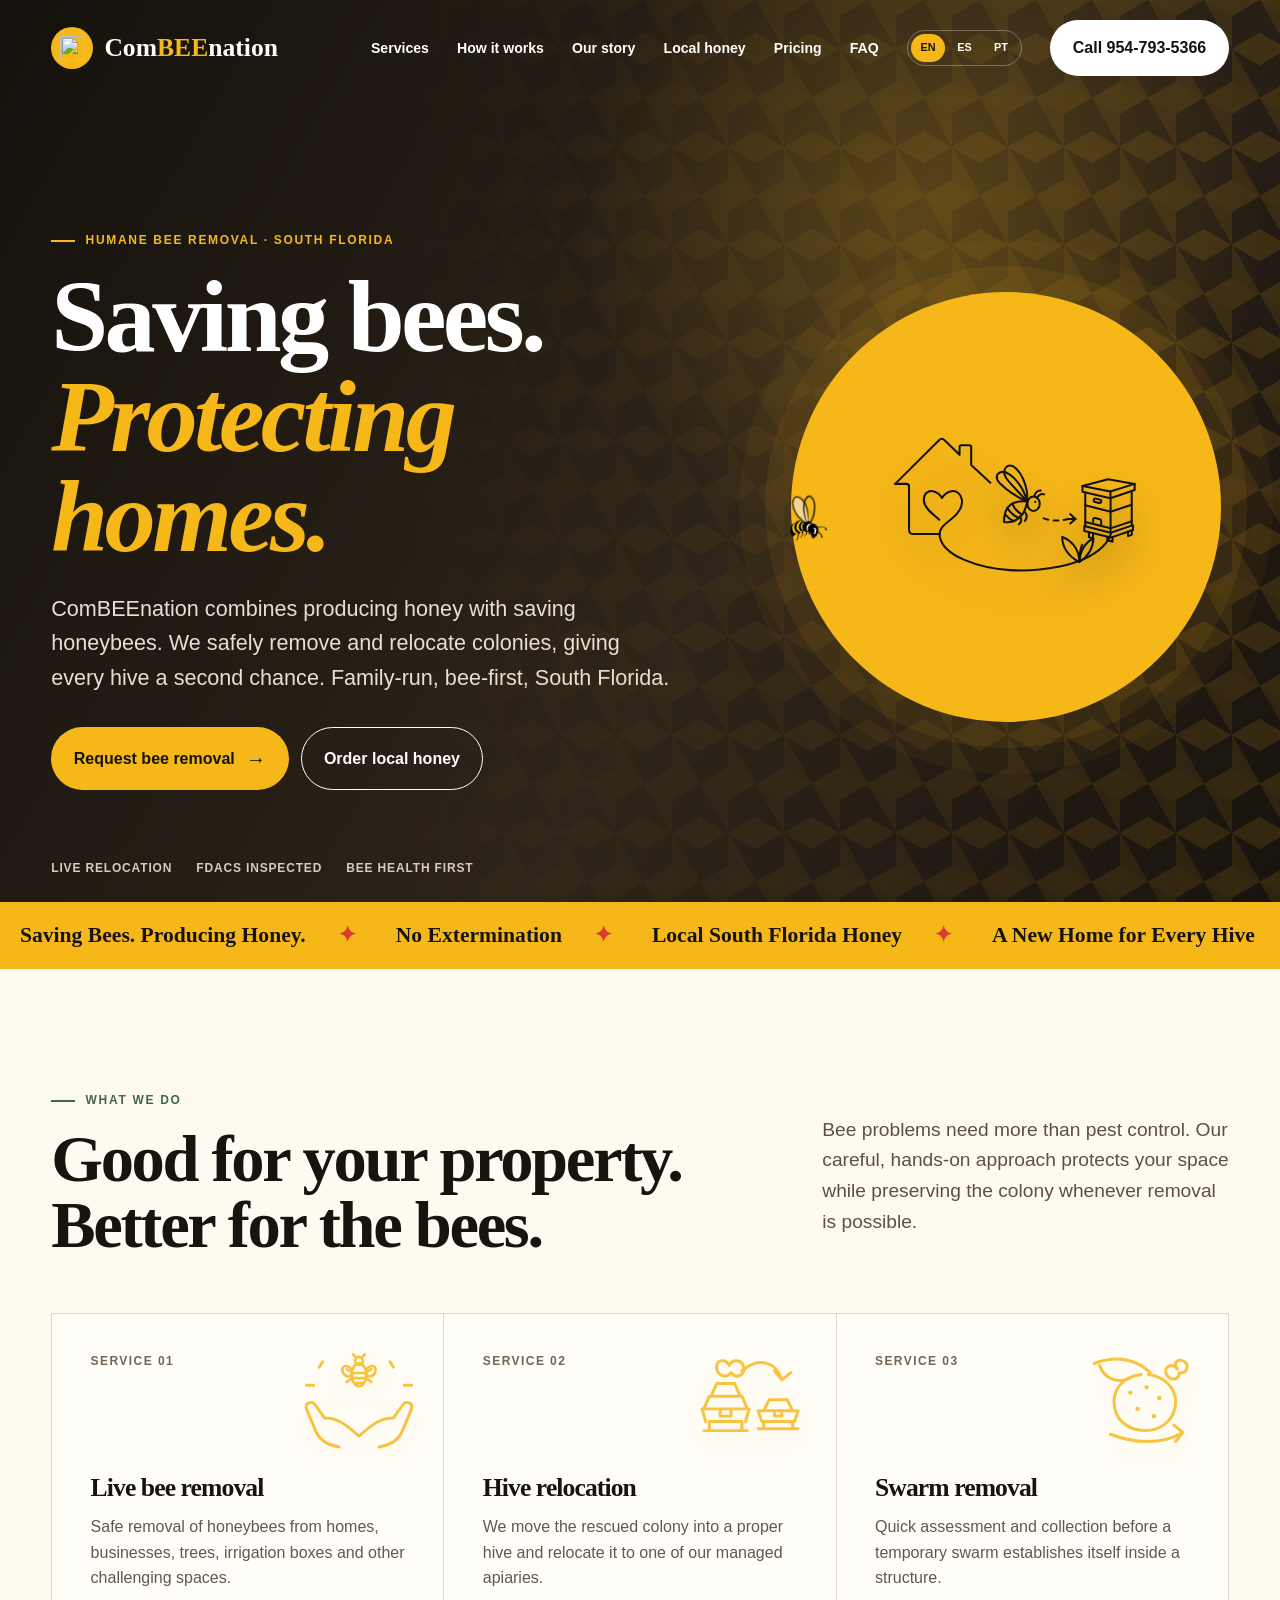
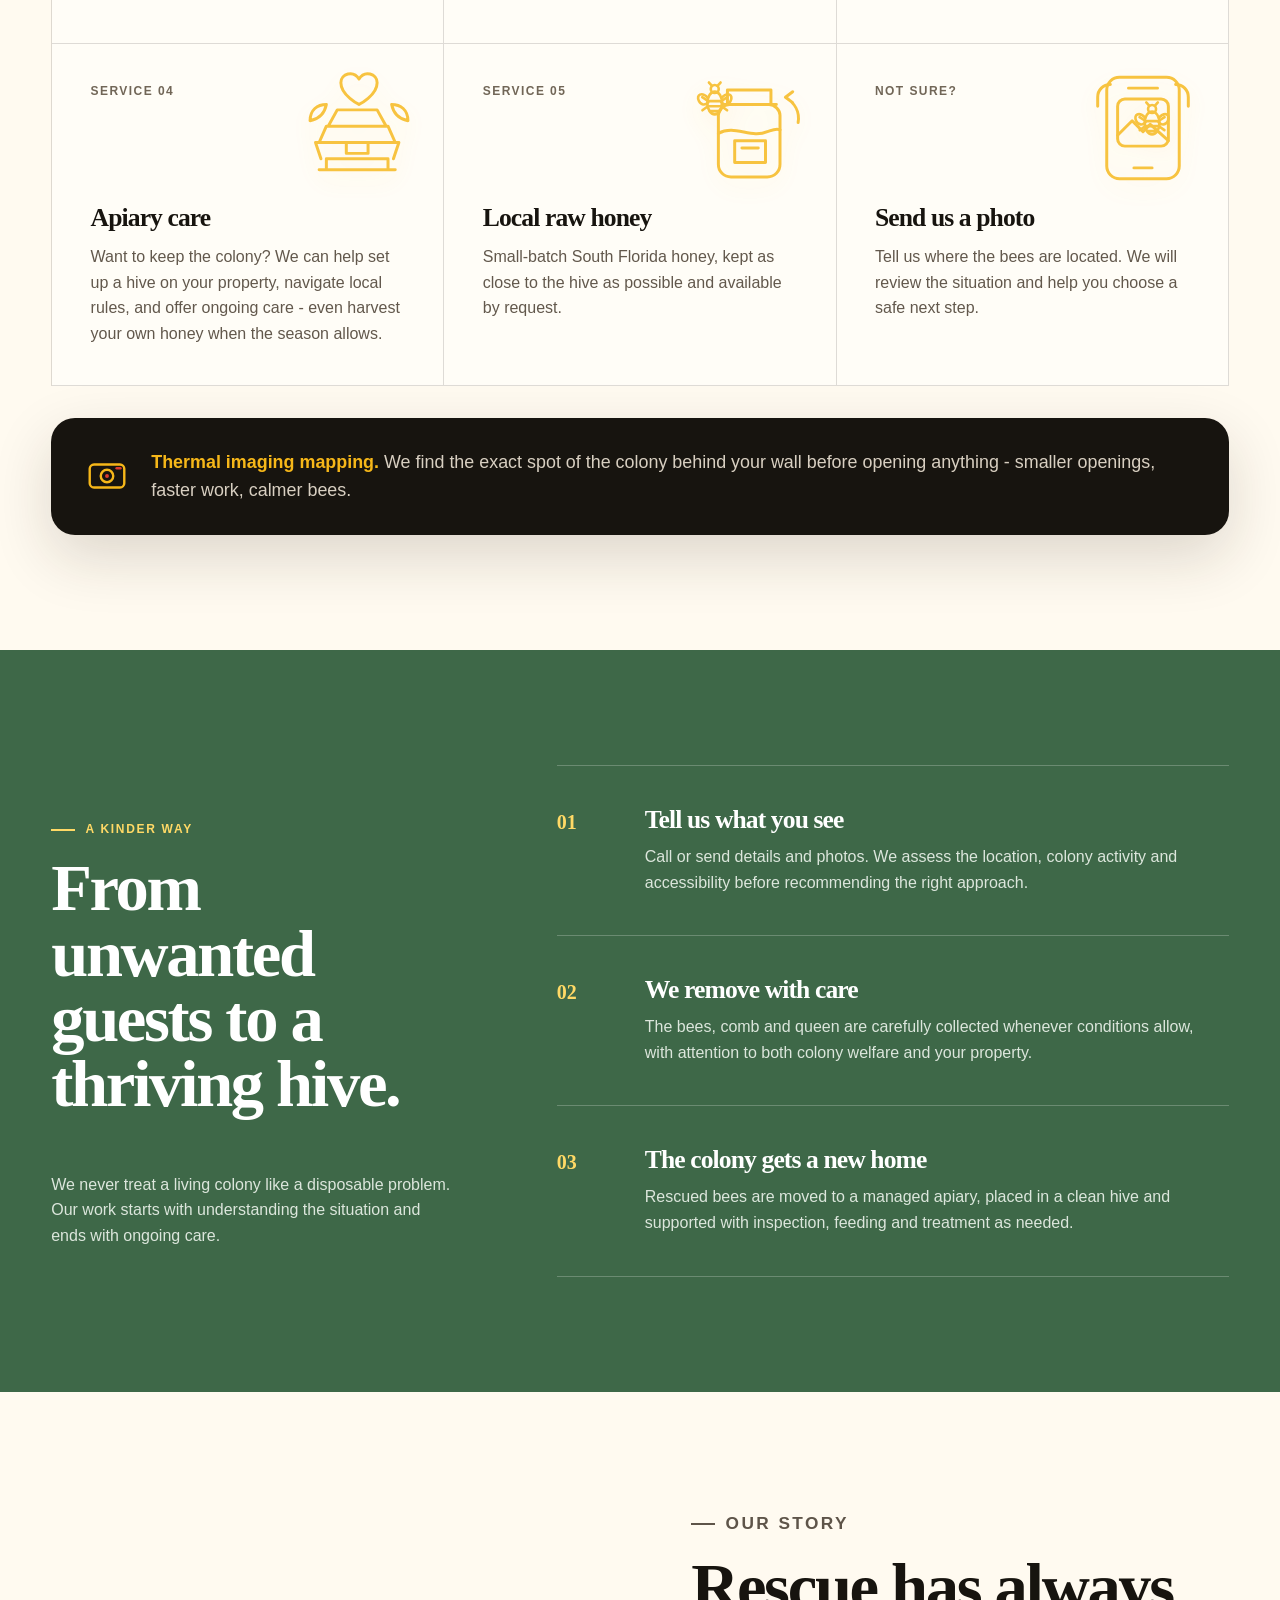
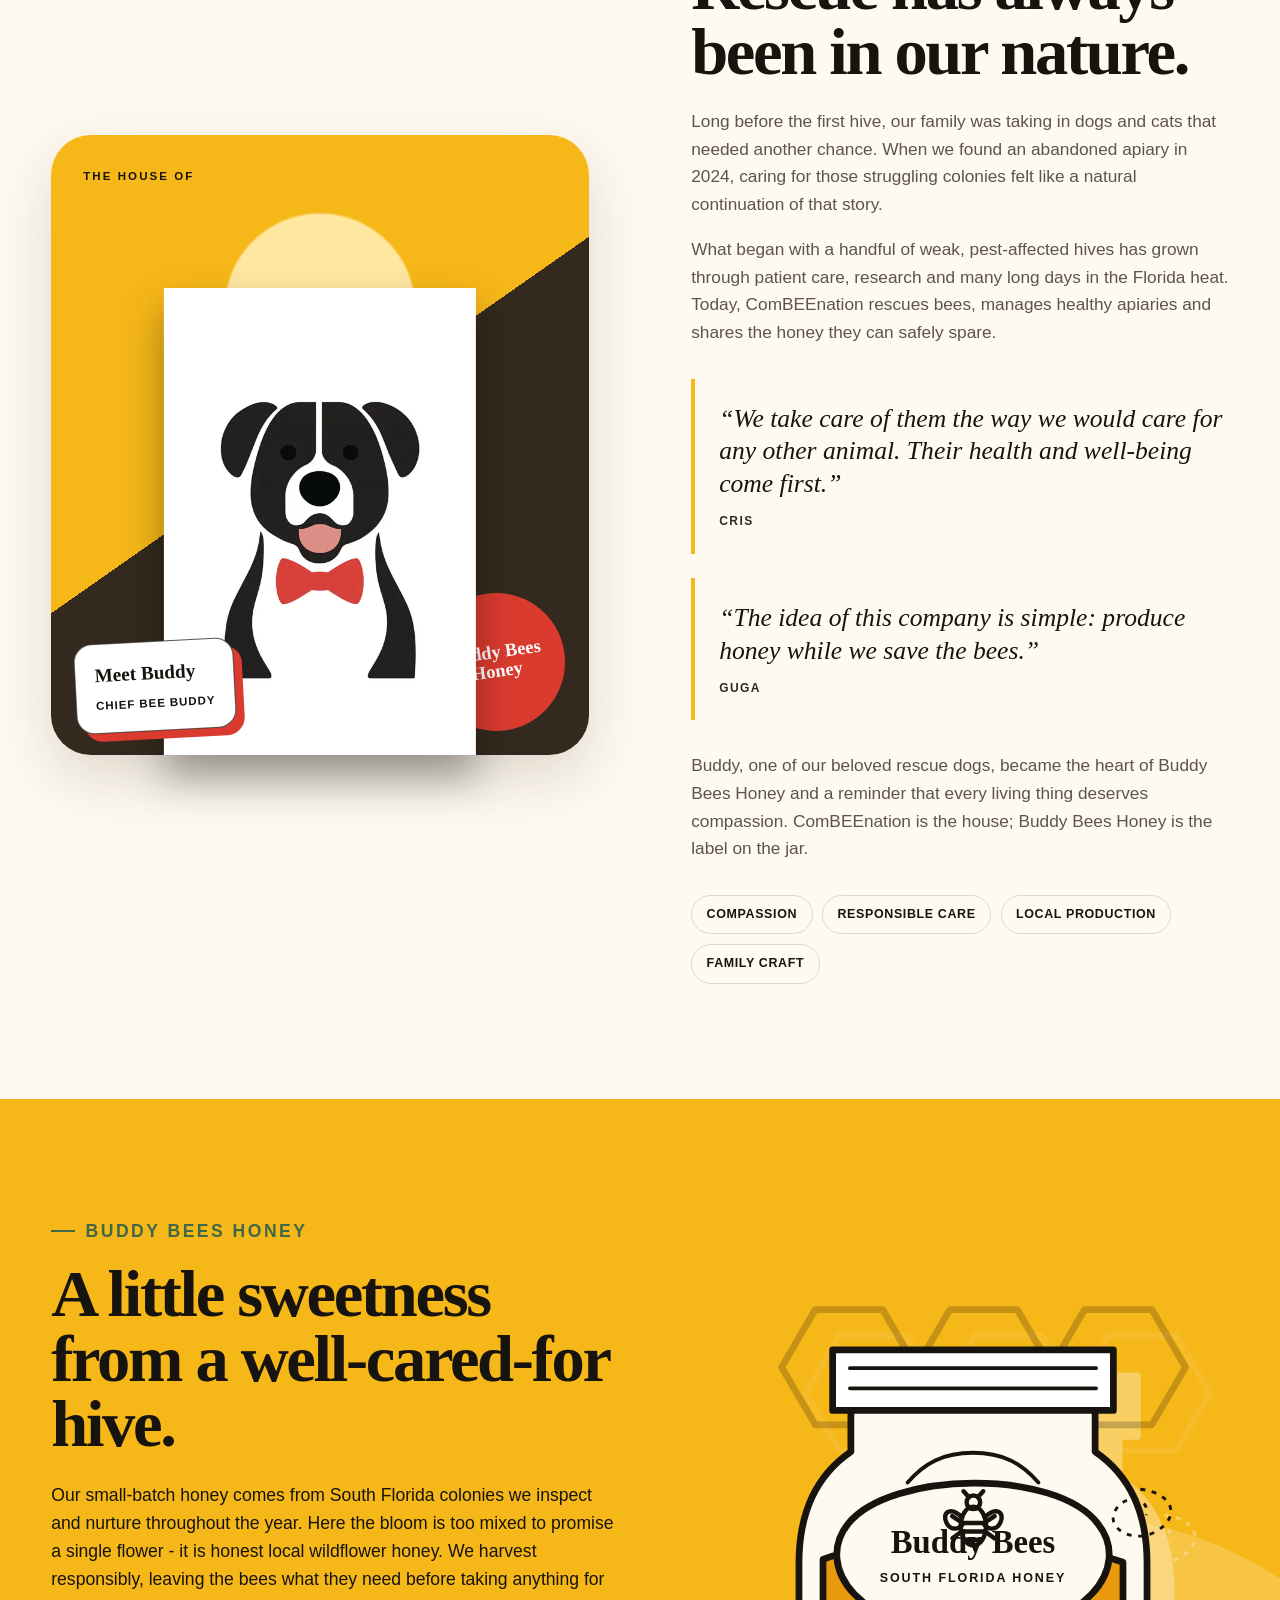
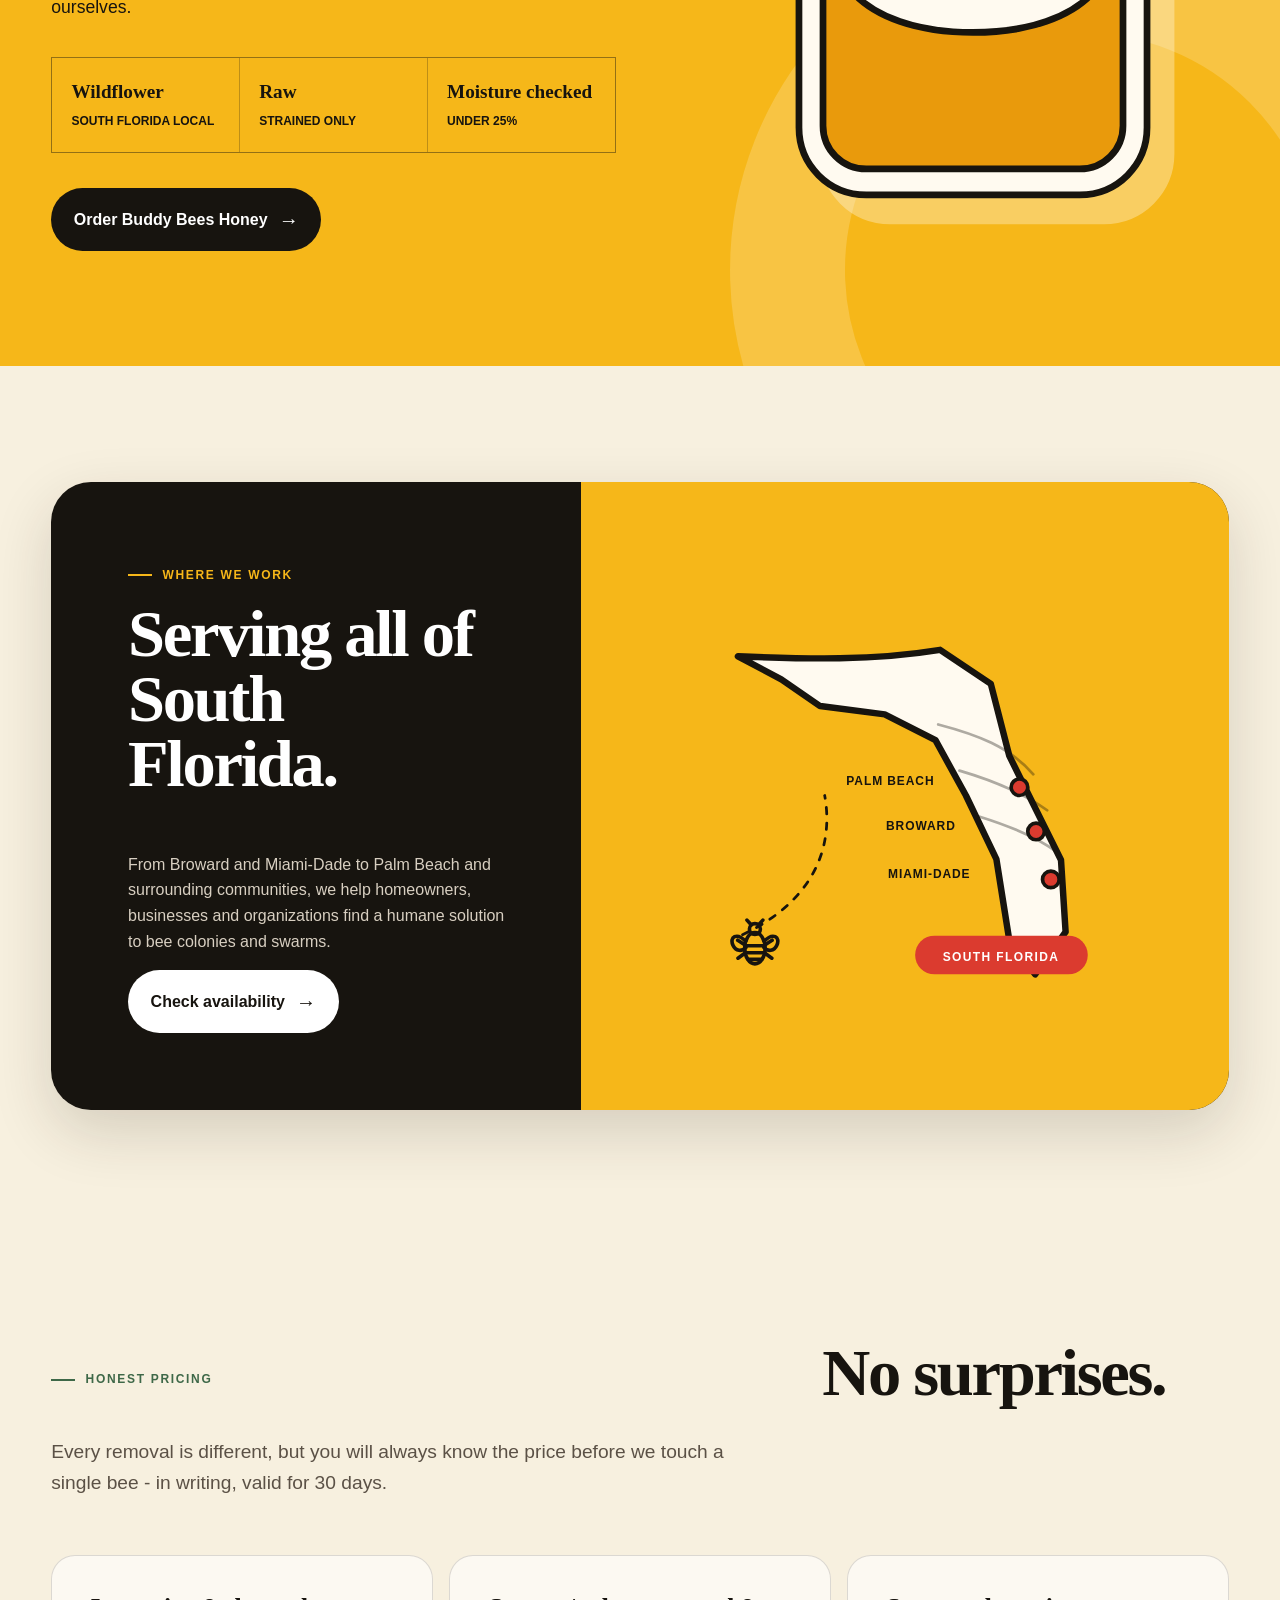
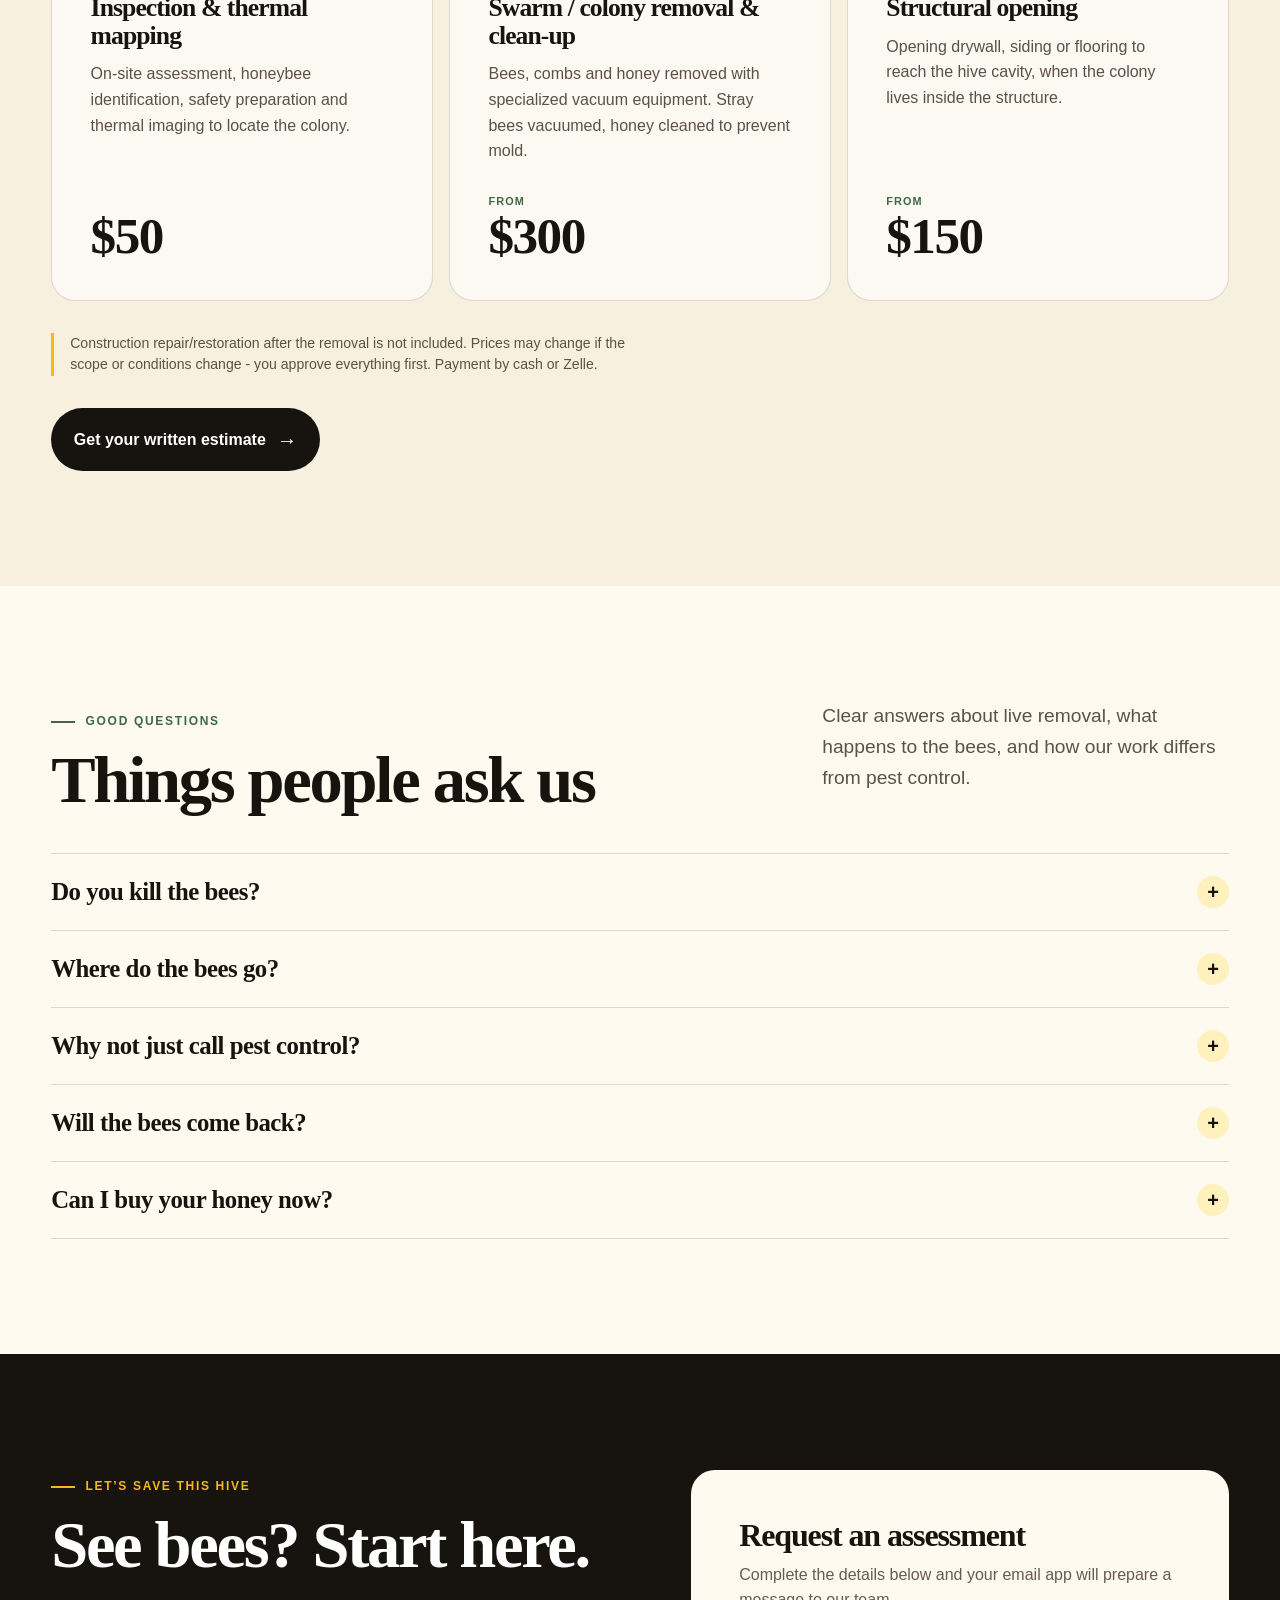
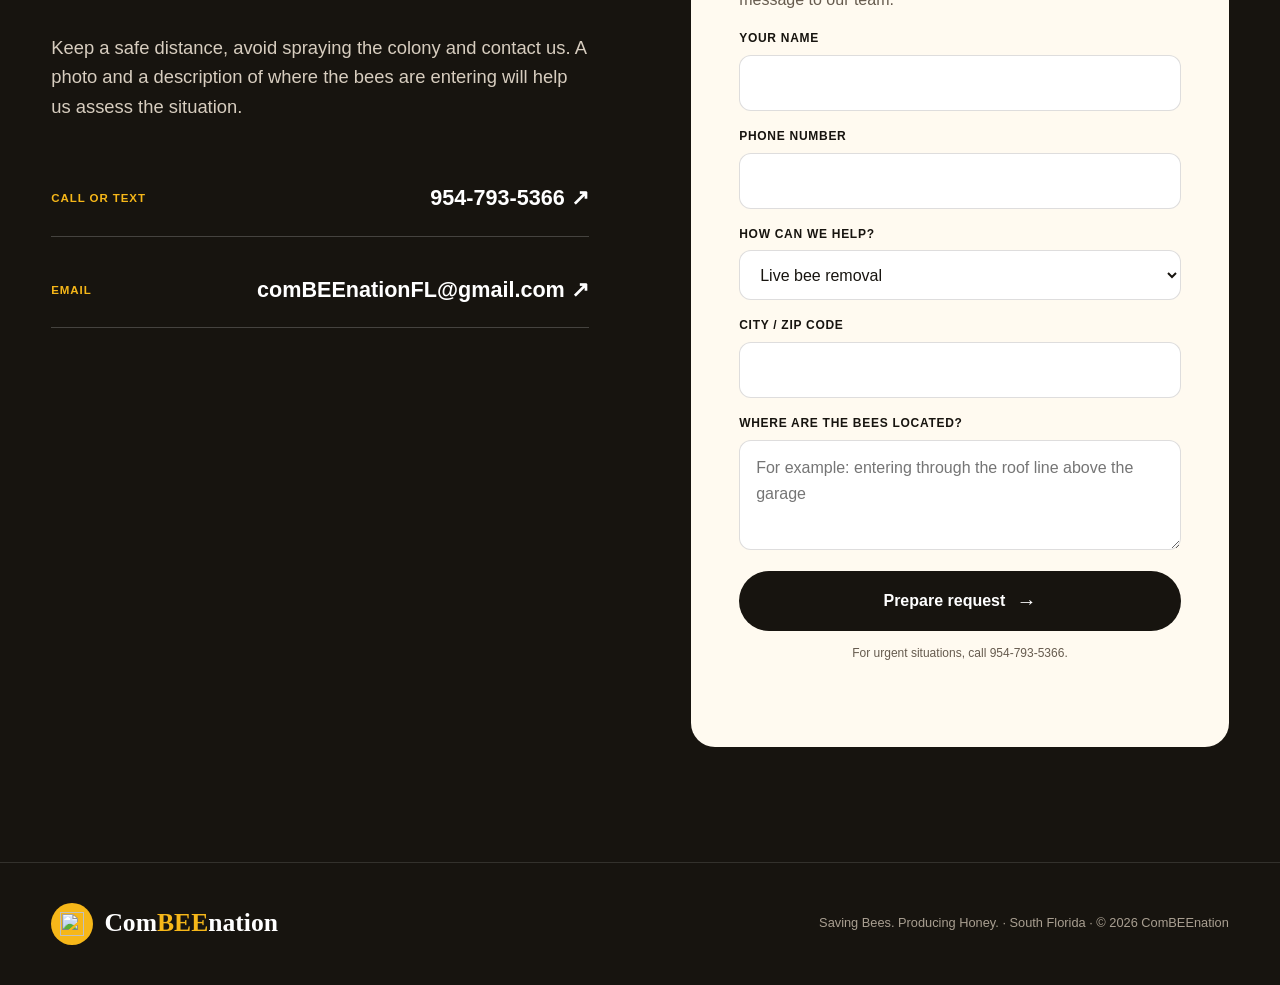
==== index.html @ e832d256 "Refine index.html content for clarity and impact, updating service descriptions and trust indicators" ====
<!DOCTYPE html>
<html lang="en">

<head>
    <meta charset="UTF-8">
    <meta name="viewport" content="width=device-width, initial-scale=1.0">
    <meta name="description"
        content="ComBEEnation provides humane live bee removal, colony relocation, apiary care and local raw honey throughout South Florida.">
    <meta name="theme-color" content="#f6b719">
    <title>ComBEEnation | Saving Bees Across South Florida</title>
    <link rel="stylesheet" href="assets/css/styles.css">
</head>

<body>
    <header class="site-header">
        <div class="container nav">
            <a class="logo" href="#home" aria-label="ComBEEnation home">
                <span class="logo__mark" aria-hidden="true"><img class="svg-icon" src="assets/images/svg/icon-bee.svg"
                        alt=""></span>
                <span>Com<strong>BEE</strong>nation</span>
            </a>
            <button class="menu-toggle" type="button" aria-expanded="false" aria-controls="main-menu"
                aria-label="Open navigation menu">☰</button>
            <nav class="nav__links" id="main-menu" aria-label="Main navigation">
                <a href="#services">Services</a>
                <a href="#process">How it works</a>
                <a href="#story">Our story</a>
                <a href="#honey">Local honey</a>
                <a href="#pricing">Pricing</a>
                <a href="#faq">FAQ</a>
                <div class="language-switcher" aria-label="Choose language">
                    <button type="button" data-language="en" aria-pressed="true">EN</button>
                    <button type="button" data-language="es" aria-pressed="false">ES</button>
                    <button type="button" data-language="pt" aria-pressed="false">PT</button>
                </div>
                <a class="button button--light" href="tel:+19547935366">Call 954-793-5366</a>
            </nav>
        </div>
    </header>

    <main>
        <section class="hero" id="home">
            <div class="container hero__grid">
                <div class="hero__copy">
                    <p class="eyebrow">Humane bee removal · South Florida</p>
                    <h1>Saving bees.<br><span>Protecting homes.</span></h1>
                    <p class="hero__lede">ComBEEnation combines producing honey with saving honeybees. We safely remove and relocate colonies, giving every hive a second chance. Family-run, bee-first, South Florida.</p>
                    <div class="hero__actions">
                        <a class="button" href="#contact">Request bee removal <span class="button__arrow"
                                aria-hidden="true">→</span></a>
                        <a class="button button--outline" href="#honey">Order local honey</a>
                    </div>
                </div>
                <div class="hero__visual" aria-label="ComBEEnation bee protection and relocation">
                    <div class="hero__sun" aria-hidden="true"></div>
                    <img class="buddy" src="assets/images/svg/business.svg"
                        alt="Minimalist illustration of a home, a flying bee and an apiary hive connected by a leafy path">
                </div>
            </div>
            <div class="container hero__trust" aria-label="Service qualities">
                <span>Live relocation</span>
                <span>FDACS inspected</span>
                <span>Bee health first</span>
            </div>
        </section>

        <div class="purpose-strip" aria-hidden="true">
            <div class="purpose-strip__track">
                <div class="purpose-strip__item">Saving Bees. Producing Honey.</div>
                <div class="purpose-strip__item">No Extermination</div>
                <div class="purpose-strip__item">Local South Florida Honey</div>
                <div class="purpose-strip__item">A New Home for Every Hive</div>
                <div class="purpose-strip__item">Saving Bees. Producing Honey.</div>
                <div class="purpose-strip__item">No Extermination</div>
                <div class="purpose-strip__item">Local South Florida Honey</div>
                <div class="purpose-strip__item">A New Home for Every Hive</div>
            </div>
        </div>

        <section class="services" id="services">
            <div class="container">
                <div class="section-heading reveal">
                    <div>
                        <p class="eyebrow">What we do</p>
                        <h2>Good for your property. Better for the bees.</h2>
                    </div>
                    <p class="section-intro">Bee problems need more than pest control. Our careful, hands-on approach
                        protects your space while preserving the colony whenever removal is possible.</p>
                </div>
                <div class="service-grid">
                    <article class="service-card reveal">
                        <span class="service-card__icon" aria-hidden="true"><img class="svg-icon"
                                src="assets/images/svg/service-live-removal.svg" alt=""></span>
                        <span class="service-card__number">SERVICE 01</span>
                        <h3>Live bee removal</h3>
                        <p>Safe removal of honeybees from homes, businesses, trees, irrigation boxes and other
                            challenging spaces.</p>
                    </article>
                    <article class="service-card reveal">
                        <span class="service-card__icon" aria-hidden="true"><img class="svg-icon"
                                src="assets/images/svg/service-hive-relocation.svg" alt=""></span>
                        <span class="service-card__number">SERVICE 02</span>
                        <h3>Hive relocation</h3>
                        <p>We move the rescued colony into a proper hive and relocate it to one of our managed apiaries.
                        </p>
                    </article>
                    <article class="service-card reveal">
                        <span class="service-card__icon" aria-hidden="true"><img class="svg-icon"
                                src="assets/images/svg/service-swarm-removal.svg" alt=""></span>
                        <span class="service-card__number">SERVICE 03</span>
                        <h3>Swarm removal</h3>
                        <p>Quick assessment and collection before a temporary swarm establishes itself inside a
                            structure.</p>
                    </article>
                    <article class="service-card reveal">
                        <span class="service-card__icon" aria-hidden="true"><img class="svg-icon"
                                src="assets/images/svg/service-apiary-care.svg" alt=""></span>
                        <span class="service-card__number">SERVICE 04</span>
                        <h3>Apiary care</h3>
                        <p>Want to keep the colony? We can help set up a hive on your property, navigate local rules, and offer ongoing care - even harvest your own honey when the season allows.</p>
                    </article>
                    <article class="service-card reveal">
                        <span class="service-card__icon" aria-hidden="true"><img class="svg-icon"
                                src="assets/images/svg/service-local-honey.svg" alt=""></span>
                        <span class="service-card__number">SERVICE 05</span>
                        <h3>Local raw honey</h3>
                        <p>Small-batch South Florida honey, kept as close to the hive as possible and available by
                            request.</p>
                    </article>
                    <article class="service-card reveal">
                        <span class="service-card__icon" aria-hidden="true"><img class="svg-icon"
                                src="assets/images/svg/service-send-photo.svg" alt=""></span>
                        <span class="service-card__number">NOT SURE?</span>
                        <h3>Send us a photo</h3>
                        <p>Tell us where the bees are located. We will review the situation and help you choose a safe
                            next step.</p>
                    </article>
                </div>
                <div class="thermal reveal">
                    <img class="thermal__icon" src="assets/images/svg/thermal-camera.svg" alt="">
                    <p><strong>Thermal imaging mapping.</strong> We find the exact spot of the colony behind your wall
                        before opening anything - smaller openings, faster work, calmer bees.</p>
                </div>
            </div>
        </section>

        <section class="process" id="process">
            <div class="container process__layout">
                <div class="process__sticky reveal">
                    <p class="eyebrow">A kinder way</p>
                    <h2>From unwanted guests to a thriving hive.</h2>
                    <p>We never treat a living colony like a disposable problem. Our work starts with understanding the
                        situation and ends with ongoing care.</p>
                </div>
                <div class="steps">
                    <article class="step reveal">
                        <div>
                            <h3>Tell us what you see</h3>
                            <p>Call or send details and photos. We assess the location, colony activity and
                                accessibility before recommending the right approach.</p>
                        </div>
                    </article>
                    <article class="step reveal">
                        <div>
                            <h3>We remove with care</h3>
                            <p>The bees, comb and queen are carefully collected whenever conditions allow, with
                                attention to both colony welfare and your property.</p>
                        </div>
                    </article>
                    <article class="step reveal">
                        <div>
                            <h3>The colony gets a new home</h3>
                            <p>Rescued bees are moved to a managed apiary, placed in a clean hive and supported with
                                inspection, feeding and treatment as needed.</p>
                        </div>
                    </article>
                </div>
            </div>
        </section>

        <section class="story" id="story">
            <div class="container story__grid">
                <div class="story__art reveal" aria-label="The House of Buddy Bees">
                    <img class="buddy" src="assets/images/buddy.webp"
                        alt="Buddy, the rescue dog who inspired Buddy Bees Honey">
                    <div class="buddy-badge">
                        <strong>Meet Buddy</strong>
                        <span>Chief Bee Buddy</span>
                    </div>
                    <div class="story__stamp">Buddy Bees Honey</div>
                </div>
                <div class="story__copy reveal">
                    <p class="eyebrow">Our story</p>
                    <h2>Rescue has always been in our nature.</h2>
                    <p>Long before the first hive, our family was taking in dogs and cats that needed another chance.
                        When we found an abandoned apiary in 2024, caring for those struggling colonies felt like a
                        natural continuation of that story.</p>
                    <p>What began with a handful of weak, pest-affected hives has grown through patient care, research
                        and many long days in the Florida heat. Today, ComBEEnation rescues bees, manages healthy
                        apiaries and shares the honey they can safely spare.</p>
                    <blockquote class="quote">
                        <p>“We take care of them the way we would care for any other animal. Their health and well-being come first.”</p>
                        <cite>Cris</cite>
                    </blockquote>
                    <blockquote class="quote">
                        <p>“The idea of this company is simple: produce honey while we save the bees.”</p>
                        <cite>Guga</cite>
                    </blockquote>
                    <p>Buddy, one of our beloved rescue dogs, became the heart of Buddy Bees Honey and a reminder that every living thing deserves compassion. ComBEEnation is the house; Buddy Bees Honey is the label on the jar.</p>
                    <div class="values" aria-label="Our values">
                        <span class="value">Compassion</span>
                        <span class="value">Responsible care</span>
                        <span class="value">Local production</span>
                        <span class="value">Family craft</span>
                    </div>
                </div>
            </div>
        </section>

        <section class="honey-section" id="honey">
            <div class="container honey__grid">
                <div class="honey__copy reveal">
                    <p class="eyebrow">Buddy Bees Honey</p>
                    <h2>A little sweetness from a well-cared-for hive.</h2>
                    <p>Our small-batch honey comes from South Florida colonies we inspect and nurture throughout the year. Here the bloom is too mixed to promise a single flower - it is honest local wildflower honey. We harvest responsibly, leaving the bees what they need before taking anything for ourselves.</p>
                    <div class="honey__facts">
                        <div class="honey__fact"><strong>Wildflower</strong><span>South Florida local</span></div>
                        <div class="honey__fact"><strong>Raw</strong><span>Strained only</span></div>
                        <div class="honey__fact"><strong>Moisture checked</strong><span>Under 25%</span></div>
                    </div>
                    <a class="button"
                        href="mailto:comBEEnationFL@gmail.com?subject=Buddy%20Bees%20Honey%20Order&body=Hi%20ComBEEnation%2C%0A%0AI%20would%20like%20to%20order%20local%20honey.%0A%0AName%3A%0AQuantity%3A%0ACity%3A">Order
                        Buddy Bees Honey <span class="button__arrow" aria-hidden="true">→</span></a>
                </div>
                <img class="honey-illustration reveal" src="assets/images/svg/honey-illustration.svg"
                    alt="A hand-drawn jar of golden South Florida honey with bees and honeycomb.">
            </div>
        </section>

        <section class="area" id="area">
            <div class="container">
                <div class="area__card reveal">
                    <div class="area__copy">
                        <p class="eyebrow">Where we work</p>
                        <h2>Serving all of South Florida.</h2>
                        <p>From Broward and Miami-Dade to Palm Beach and surrounding communities, we help homeowners,
                            businesses and organizations find a humane solution to bee colonies and swarms.</p>
                        <a class="button button--light" href="tel:+19547935366">Check availability <span
                                class="button__arrow" aria-hidden="true">→</span></a>
                    </div>
                    <div class="area__map">
                        <img class="florida-map" src="assets/images/svg/florida-map.svg"
                            alt="Stylized map highlighting Palm Beach, Broward and Miami-Dade counties.">
                    </div>
                </div>
            </div>
        </section>

        <section class="pricing" id="pricing">
            <div class="container">
                <div class="pricing__head reveal">
                    <p class="eyebrow">Honest pricing</p>
                    <h2>No surprises.</h2>
                    <p class="section-intro">Every removal is different, but you will always know the price before we
                        touch a single bee - in writing, valid for 30 days.</p>
                </div>
                <div class="price-list">
                    <article class="price-row reveal">
                        <div class="price-row__copy">
                            <h3>Inspection &amp; thermal mapping</h3>
                            <p>On-site assessment, honeybee identification, safety preparation and thermal imaging to
                                locate the colony.</p>
                        </div>
                        <div class="price-row__value">$50</div>
                    </article>
                    <article class="price-row reveal">
                        <div class="price-row__copy">
                            <h3>Swarm / colony removal &amp; clean-up</h3>
                            <p>Bees, combs and honey removed with specialized vacuum equipment. Stray bees vacuumed,
                                honey cleaned to prevent mold.</p>
                        </div>
                        <div class="price-row__value"><small>from</small>$300</div>
                    </article>
                    <article class="price-row reveal">
                        <div class="price-row__copy">
                            <h3>Structural opening</h3>
                            <p>Opening drywall, siding or flooring to reach the hive cavity, when the colony lives
                                inside the structure.</p>
                        </div>
                        <div class="price-row__value"><small>from</small>$150</div>
                    </article>
                </div>
                <p class="price-note reveal">Construction repair/restoration after the removal is not included. Prices
                    may change if the scope or conditions change - you approve everything first. Payment by cash or
                    Zelle.</p>
                <div class="price-cta reveal">
                    <a class="button" href="tel:+19547935366">Get your written estimate <span class="button__arrow"
                            aria-hidden="true">→</span></a>
                </div>
            </div>
        </section>

        <section class="faq" id="faq">
            <div class="container">
                <div class="section-heading reveal">
                    <div>
                        <p class="eyebrow">Good questions</p>
                        <h2>Things people ask us</h2>
                    </div>
                    <p class="section-intro">Clear answers about live removal, what happens to the bees, and how our
                        work differs from pest control.</p>
                </div>
                <div class="faq__list">
                    <details class="reveal">
                        <summary>Do you kill the bees?</summary>
                        <p>Never. Not one, not with chemicals, not "just this once". If a colony can't be removed
                            safely, we would rather turn the job down than harm the bees.</p>
                    </details>
                    <details class="reveal">
                        <summary>Where do the bees go?</summary>
                        <p>To our apiaries in Davie - certified beekeepers, apiaries inspected by the Florida Department of Agriculture (FDACS). There they're nursed back to strength and become part of our local honey production.</p>
                    </details>
                    <details class="reveal">
                        <summary>Why not just call pest control?</summary>
                        <p>Spraying a colony leaves poisoned honey and dead brood rotting inside your wall - and the
                            queen's pheromone keeps attracting new swarms to the same spot. Removal solves the problem;
                            extermination hides it.</p>
                    </details>
                    <details class="reveal">
                        <summary>Will the bees come back?</summary>
                        <p>Honest answer: the scent left behind can attract scout bees. We remove the combs and honey,
                            clean the area, and show you exactly which entry points to seal so a new swarm doesn't move
                            in.</p>
                    </details>
                    <details class="reveal">
                        <summary>Can I buy your honey now?</summary>
                        <p>Almost! Our first commercial harvest is on the way. Text or email us to join the Buddy Bees
                            Honey waitlist and you'll be first in line.</p>
                    </details>
                </div>
            </div>
        </section>

        <section class="contact" id="contact">
            <div class="container contact__grid">
                <div class="reveal">
                    <p class="eyebrow">Let’s save this hive</p>
                    <h2>See bees? Start here.</h2>
                    <p class="contact__lede">Keep a safe distance, avoid spraying the colony and contact us. A photo and
                        a description of where the bees are entering will help us assess the situation.</p>
                    <div class="contact__options">
                        <a class="contact-link" href="tel:+19547935366"><span>Call or text</span><strong>954-793-5366
                                ↗</strong></a>
                        <a class="contact-link"
                            href="mailto:comBEEnationFL@gmail.com"><span>Email</span><strong>comBEEnationFL@gmail.com
                                ↗</strong></a>
                    </div>
                </div>
                <form class="request-card reveal" id="request-form">
                    <h3>Request an assessment</h3>
                    <p>Complete the details below and your email app will prepare a message to our team.</p>
                    <div class="field">
                        <label for="name">Your name</label>
                        <input id="name" name="name" autocomplete="name" required>
                    </div>
                    <div class="field">
                        <label for="phone">Phone number</label>
                        <input id="phone" name="phone" type="tel" autocomplete="tel" required>
                    </div>
                    <div class="field">
                        <label for="need">How can we help?</label>
                        <select id="need" name="need">
                            <option>Live bee removal</option>
                            <option>Swarm removal</option>
                            <option>Apiary care</option>
                            <option>Order local honey</option>
                            <option>Something else</option>
                        </select>
                    </div>
                    <div class="field">
                        <label for="location">City / ZIP code</label>
                        <input id="location" name="location" autocomplete="postal-code" required>
                    </div>
                    <div class="field">
                        <label for="message">Where are the bees located?</label>
                        <textarea id="message" name="message"
                            placeholder="For example: entering through the roof line above the garage"></textarea>
                    </div>
                    <button class="button" type="submit">Prepare request <span class="button__arrow"
                            aria-hidden="true">→</span></button>
                    <p class="form-note">For urgent situations, call 954-793-5366.</p>
                    <p class="form-status" id="form-status" role="status"></p>
                </form>
            </div>
        </section>
    </main>

    <div class="bee-flight" aria-hidden="true">
        <img src="assets/images/svg/bee.svg" alt="" width="50" height="50">
    </div>

    <button class="back-to-top" type="button" aria-label="Back to top" title="Back to top">
        <img class="svg-icon" src="assets/images/svg/arrow-up.svg" alt="">
    </button>

    <footer class="footer">
        <div class="container footer__inner">
            <a class="logo" href="#home">
                <span class="logo__mark" aria-hidden="true"><img class="svg-icon" src="assets/images/svg/icon-bee.svg"
                        alt=""></span>
                <span>Com<strong>BEE</strong>nation</span>
            </a>
            <p>Saving Bees. Producing Honey. · South Florida · © <span id="year"></span> ComBEEnation</p>
        </div>
    </footer>

    <script src="assets/js/translations.js" defer></script>
    <script src="assets/js/app.js" defer></script>
    <script src="assets/js/bee.js" defer></script>
</body>

</html>
---- assets/css/styles.css ----
/* =========================================================
           DESIGN TOKENS - ajuste a identidade visual por aqui
           ========================================================= */
        :root {
            --color-honey: #f6b719;
            --color-honey-light: #ffd966;
            --color-honey-pale: #fff1bd;
            --color-ink: #17140f;
            --color-bark: #33291e;
            --color-cream: #fffaf0;
            --color-paper: #f7f0df;
            --color-white: #ffffff;
            --color-red: #db3b2f;
            --color-green: #3e6848;
            --color-line: rgba(23, 20, 15, .14);
            --color-shadow: rgba(41, 31, 18, .16);

            --font-display: Georgia, "Times New Roman", serif;
            --font-body: Arial, Helvetica, sans-serif;

            --page-padding: clamp(1.25rem, 4vw, 4.5rem);
            --section-padding: clamp(4.5rem, 9vw, 8.5rem);
            --content-width: 1240px;
            --text-width: 680px;

            --radius-sm: 12px;
            --radius-md: 24px;
            --radius-lg: 40px;
            --radius-pill: 999px;

            --shadow-card: 0 22px 60px var(--color-shadow);
            --transition: 220ms cubic-bezier(.2, .75, .25, 1);
        }

        *,
        *::before,
        *::after {
            box-sizing: border-box;
        }

        html {
            scroll-behavior: smooth;
        }

        body {
            margin: 0;
            color: var(--color-ink);
            background: var(--color-cream);
            font-family: var(--font-body);
            line-height: 1.6;
            -webkit-font-smoothing: antialiased;
        }

        body.menu-open {
            overflow: hidden;
        }

        a {
            color: inherit;
        }

        img {
            display: block;
            max-width: 100%;
        }

        .svg-icon {
            width: 1.6rem;
            height: 1.6rem;
        }

        button,
        input,
        textarea,
        select {
            font: inherit;
        }

        button,
        a {
            -webkit-tap-highlight-color: transparent;
        }

        :focus-visible {
            outline: 3px solid var(--color-red);
            outline-offset: 4px;
        }

        .sr-only {
            position: absolute;
            width: 1px;
            height: 1px;
            padding: 0;
            margin: -1px;
            overflow: hidden;
            clip: rect(0, 0, 0, 0);
            white-space: nowrap;
            border: 0;
        }

        .container {
            width: min(var(--content-width), calc(100% - (var(--page-padding) * 2)));
            margin-inline: auto;
        }

        .eyebrow {
            display: inline-flex;
            align-items: center;
            gap: .65rem;
            margin: 0 0 1rem;
            color: var(--color-green);
            font-size: .75rem;
            font-weight: 800;
            letter-spacing: .14em;
            text-transform: uppercase;
        }

        .eyebrow::before {
            content: "";
            width: 24px;
            height: 2px;
            background: currentColor;
        }

        h1,
        h2,
        h3,
        p {
            margin-top: 0;
        }

        h1,
        h2,
        h3 {
            font-family: var(--font-display);
            letter-spacing: -.035em;
            line-height: .98;
        }

        h1 {
            font-size: clamp(3.5rem, 8vw, 7.8rem);
            font-weight: 700;
        }

        h2 {
            font-size: clamp(2.7rem, 5.2vw, 5.5rem);
        }

        h3 {
            font-size: clamp(1.45rem, 2vw, 2rem);
            line-height: 1.08;
        }

        .section-intro {
            max-width: var(--text-width);
            color: #5b5146;
            font-size: clamp(1.05rem, 1.5vw, 1.25rem);
        }

        .button {
            display: inline-flex;
            min-height: 54px;
            align-items: center;
            justify-content: center;
            gap: .7rem;
            padding: .9rem 1.35rem;
            border: 1px solid transparent;
            border-radius: var(--radius-pill);
            background: var(--color-ink);
            color: var(--color-white);
            font-weight: 800;
            text-decoration: none;
            transition: transform var(--transition), background var(--transition), color var(--transition);
        }

        .button:hover {
            transform: translateY(-3px);
            background: var(--color-red);
        }

        .button--light {
            background: var(--color-white);
            color: var(--color-ink);
        }

        .button--outline {
            border-color: currentColor;
            background: transparent;
            color: var(--color-ink);
        }

        .button--outline:hover {
            background: var(--color-ink);
            color: var(--color-white);
        }

        .button__arrow {
            font-size: 1.25rem;
            transition: transform var(--transition);
        }

        .button:hover .button__arrow {
            transform: translateX(4px);
        }

        /* Navegação */
        .site-header {
            position: absolute;
            z-index: 30;
            top: 0;
            left: 0;
            width: 100%;
            color: var(--color-white);
        }

        .nav {
            display: flex;
            min-height: 96px;
            align-items: center;
            justify-content: space-between;
            gap: 2rem;
        }

        .logo {
            display: inline-flex;
            align-items: center;
            gap: .7rem;
            color: inherit;
            font-family: var(--font-display);
            font-size: clamp(1.3rem, 2vw, 1.7rem);
            font-weight: 700;
            text-decoration: none;
        }

        .logo__mark {
            display: grid;
            width: 42px;
            height: 42px;
            place-items: center;
            border-radius: 50%;
            background: var(--color-honey);
            color: var(--color-ink);
            font-family: var(--font-body);
            font-size: 1.25rem;
        }

        .logo__mark .svg-icon {
            width: 24px;
            height: 24px;
        }

        .logo strong {
            color: var(--color-honey);
        }

        .nav__links {
            display: flex;
            align-items: center;
            gap: clamp(1rem, 2.2vw, 2.2rem);
        }

        .language-switcher {
            display: inline-flex;
            gap: .15rem;
            padding: .2rem;
            border: 1px solid rgba(255, 255, 255, .3);
            border-radius: var(--radius-pill);
        }

        .language-switcher button {
            min-width: 34px;
            padding: .35rem .45rem;
            border: 0;
            border-radius: var(--radius-pill);
            background: transparent;
            color: inherit;
            font-size: .68rem;
            font-weight: 900;
            cursor: pointer;
        }

        .language-switcher button[aria-pressed="true"] {
            background: var(--color-honey);
            color: var(--color-ink);
        }

        .nav__links a:not(.button) {
            font-size: .88rem;
            font-weight: 700;
            text-decoration: none;
            white-space: nowrap;
        }

        .nav__links .button {
            white-space: nowrap;
        }

        .nav__links a:not(.button):hover {
            color: var(--color-honey);
        }

        .menu-toggle {
            display: none;
            width: 48px;
            height: 48px;
            border: 1px solid rgba(255, 255, 255, .35);
            border-radius: 50%;
            background: transparent;
            color: inherit;
            cursor: pointer;
        }

        /* Hero */
        .hero {
            position: relative;
            min-height: 800px;
            overflow: hidden;
            padding: clamp(10rem, 18vw, 14rem) 0 7rem;
            background:
                radial-gradient(circle at 72% 24%, rgba(246, 183, 25, .22), transparent 30%),
                linear-gradient(120deg, #14110c 0%, #2e2419 58%, #18130e 100%);
            color: var(--color-white);
        }

        .hero::before {
            content: "";
            position: absolute;
            inset: 0;
            opacity: .12;
            background-image:
                linear-gradient(30deg, #f6b719 12%, transparent 12.5%, transparent 87%, #f6b719 87.5%, #f6b719),
                linear-gradient(150deg, #f6b719 12%, transparent 12.5%, transparent 87%, #f6b719 87.5%, #f6b719),
                linear-gradient(30deg, #f6b719 12%, transparent 12.5%, transparent 87%, #f6b719 87.5%, #f6b719),
                linear-gradient(150deg, #f6b719 12%, transparent 12.5%, transparent 87%, #f6b719 87.5%, #f6b719),
                linear-gradient(60deg, rgba(246, 183, 25, .8) 25%, transparent 25.5%, transparent 75%, rgba(246, 183, 25, .8) 75%);
            background-position: 0 0, 0 0, 28px 49px, 28px 49px, 0 0;
            background-size: 56px 98px;
            mask-image: linear-gradient(90deg, transparent 30%, #000 100%);
        }

        .hero__grid {
            position: relative;
            z-index: 2;
            display: grid;
            grid-template-columns: minmax(0, 1.2fr) minmax(320px, .8fr);
            align-items: center;
            gap: clamp(2rem, 5vw, 6rem);
        }

        .hero .eyebrow {
            color: var(--color-honey);
        }

        .hero h1 {
            max-width: 760px;
            margin-bottom: 1.5rem;
        }

        .hero h1 span {
            color: var(--color-honey);
            font-style: italic;
        }

        .hero__lede {
            max-width: 620px;
            margin-bottom: 2rem;
            color: #e8dfd2;
            font-size: clamp(1.1rem, 1.7vw, 1.35rem);
        }

        .hero__actions {
            display: flex;
            flex-wrap: wrap;
            gap: .8rem;
        }

        .hero__actions .button:first-child {
            background: var(--color-honey);
            color: var(--color-ink);
        }

        .hero__actions .button:first-child:hover {
            background: var(--color-white);
        }

        .hero__actions .button--outline {
            color: var(--color-white);
        }

        .hero__visual {
            position: relative;
            display: grid;
            min-height: 470px;
            place-items: center;
        }

        .hero__sun {
            position: absolute;
            width: min(34vw, 430px);
            aspect-ratio: 1;
            border-radius: 50%;
            background: var(--color-honey);
            box-shadow: 0 0 0 26px rgba(246, 183, 25, .07), 0 0 0 52px rgba(246, 183, 25, .04);
        }

        .buddy {
            position: relative;
            z-index: 1;
            width: min(28vw, 340px);
            filter: drop-shadow(0 22px 20px rgba(0, 0, 0, .34));
        }

        .buddy-badge {
            position: absolute;
            z-index: 2;
            left: 1.5rem;
            bottom: 1.5rem;
            max-width: 180px;
            padding: 1rem 1.2rem;
            border: 1px solid rgba(23, 20, 15, .72);
            border-radius: 18px;
            background: var(--color-white);
            color: var(--color-ink);
            box-shadow: 8px 8px 0 var(--color-red);
            transform: rotate(-3deg);
        }

        .buddy-badge strong {
            display: block;
            font-family: var(--font-display);
            font-size: 1.2rem;
        }

        .buddy-badge span {
            font-size: .72rem;
            font-weight: 800;
            letter-spacing: .08em;
            text-transform: uppercase;
        }

        .hero__trust {
            position: absolute;
            z-index: 3;
            right: var(--page-padding);
            bottom: 1.5rem;
            display: flex;
            gap: 1.5rem;
            color: #d6ccbe;
            font-size: .75rem;
            font-weight: 700;
            letter-spacing: .07em;
            text-transform: uppercase;
        }

        /* Faixa de propósito */
        .purpose-strip {
            overflow: hidden;
            background: var(--color-honey);
            color: var(--color-ink);
        }

        .purpose-strip__track {
            display: flex;
            width: max-content;
            animation: ticker 24s linear infinite;
        }

        .purpose-strip__item {
            display: flex;
            align-items: center;
            gap: 2rem;
            padding: 1rem 1.25rem;
            font-family: var(--font-display);
            font-size: clamp(1rem, 2vw, 1.35rem);
            font-weight: 700;
            white-space: nowrap;
        }

        .purpose-strip__item::after {
            content: "✦";
            color: var(--color-red);
        }

        @keyframes ticker {
            to {
                transform: translateX(-50%);
            }
        }

        /* Serviços */
        .services {
            padding: var(--section-padding) 0;
        }

        .section-heading {
            display: grid;
            grid-template-columns: minmax(0, 1fr) minmax(280px, .55fr);
            align-items: end;
            gap: 2rem;
            margin-bottom: 3.5rem;
        }

        .section-heading h2 {
            max-width: 800px;
            margin-bottom: 0;
        }

        .service-grid {
            display: grid;
            grid-template-columns: repeat(3, 1fr);
            border-top: 1px solid var(--color-line);
            border-left: 1px solid var(--color-line);
        }

        .service-card {
            position: relative;
            min-height: 330px;
            padding: clamp(1.5rem, 3vw, 2.5rem);
            overflow: hidden;
            border-right: 1px solid var(--color-line);
            border-bottom: 1px solid var(--color-line);
            background: rgba(255, 255, 255, .45);
            transition: background var(--transition), transform var(--transition);
        }

        .service-card:hover {
            z-index: 2;
            background: var(--color-white);
            transform: translateY(-8px);
            box-shadow: var(--shadow-card);
        }

        .service-card__number {
            display: block;
            margin-bottom: clamp(4rem, 8vw, 7rem);
            color: #716657;
            font-size: .75rem;
            font-weight: 800;
            letter-spacing: .12em;
        }

        .service-card h3 {
            max-width: 240px;
            margin-bottom: .8rem;
        }

        .service-card p {
            margin-bottom: 0;
            color: #62584c;
        }

        .service-card__icon {
            position: absolute;
            top: .65rem;
            right: .65rem;
            display: grid;
            width: 148px;
            height: 148px;
            place-items: center;
            color: var(--color-honey);
            opacity: .82;
            pointer-events: none;
            animation: service-icon-drift 5.4s ease-in-out infinite;
        }

        .service-card__icon .svg-icon {
            width: 116px;
            height: 116px;
            filter: drop-shadow(0 9px 14px rgba(246, 183, 25, .14));
            transition: transform 400ms cubic-bezier(.2, .75, .25, 1), opacity var(--transition);
        }

        .service-card:nth-child(2) .service-card__icon {
            animation-delay: -.9s;
        }

        .service-card:nth-child(3) .service-card__icon {
            animation-delay: -1.8s;
        }

        .service-card:nth-child(4) .service-card__icon {
            animation-delay: -2.7s;
        }

        .service-card:nth-child(5) .service-card__icon {
            animation-delay: -3.6s;
        }

        .service-card:nth-child(6) .service-card__icon {
            animation-delay: -4.5s;
        }

        .service-card:hover .service-card__icon {
            opacity: 1;
        }

        .service-card:hover .service-card__icon .svg-icon {
            transform: scale(1.055);
        }

        @keyframes service-icon-drift {

            0%,
            100% {
                transform: translate3d(0, 0, 0) rotate(0);
            }

            50% {
                transform: translate3d(0, -5px, 0) rotate(1.2deg);
            }
        }

        .service-card h3,
        .service-card p,
        .service-card__number {
            position: relative;
            z-index: 1;
        }

        .thermal {
            display: flex;
            align-items: center;
            gap: 1.25rem;
            margin-top: 2rem;
            padding: clamp(1.35rem, 3vw, 1.85rem) clamp(1.4rem, 3vw, 2rem);
            border-radius: var(--radius-md);
            background: var(--color-ink);
            color: var(--color-cream);
            box-shadow: var(--shadow-card);
        }

        .thermal__icon {
            flex: 0 0 auto;
            width: 48px;
            height: 48px;
        }

        .thermal p {
            margin: 0;
            color: #d8cfc1;
            font-size: clamp(1rem, 1.4vw, 1.12rem);
        }

        .thermal strong {
            color: var(--color-honey);
        }

        /* Processo */
        .process {
            position: relative;
            overflow: hidden;
            padding: var(--section-padding) 0;
            background: var(--color-green);
            color: var(--color-white);
        }

        .process .eyebrow {
            color: var(--color-honey-light);
        }

        .process__layout {
            display: grid;
            grid-template-columns: .75fr 1.25fr;
            gap: clamp(3rem, 8vw, 8rem);
        }

        .process__sticky {
            align-self: start;
            position: sticky;
            top: 3rem;
        }

        .process__sticky p {
            color: #dce6dc;
        }

        .steps {
            counter-reset: steps;
        }

        .step {
            position: relative;
            display: grid;
            grid-template-columns: 64px 1fr;
            gap: 1.5rem;
            padding: 2.5rem 0;
            border-top: 1px solid rgba(255, 255, 255, .23);
            counter-increment: steps;
        }

        .step:last-child {
            border-bottom: 1px solid rgba(255, 255, 255, .23);
        }

        .step::before {
            content: "0" counter(steps);
            color: var(--color-honey-light);
            font-family: var(--font-display);
            font-size: 1.25rem;
            font-weight: 700;
        }

        .step h3 {
            margin-bottom: .65rem;
        }

        .step p {
            max-width: 550px;
            margin-bottom: 0;
            color: #dce6dc;
        }

        /* História */
        .story {
            padding: var(--section-padding) 0;
        }

        .story__grid {
            display: grid;
            grid-template-columns: 1fr 1fr;
            align-items: center;
            gap: clamp(3rem, 8vw, 8rem);
        }

        .story__art {
            position: relative;
            min-height: 620px;
            border-radius: var(--radius-lg);
            background:
                radial-gradient(circle at 50% 28%, #ffe7a0 0 18%, transparent 18.5%),
                linear-gradient(145deg, var(--color-honey) 0 48%, var(--color-bark) 48%);
            box-shadow: var(--shadow-card);
        }

        .story__art::before {
            content: "THE HOUSE OF";
            position: absolute;
            top: 2rem;
            left: 2rem;
            color: var(--color-ink);
            font-size: .72rem;
            font-weight: 900;
            letter-spacing: .18em;
        }

        .story__art .buddy {
            position: absolute;
            right: 50%;
            bottom: 0;
            width: 58%;
            transform: translateX(50%);
        }

        .story__stamp {
            position: absolute;
            right: 1.5rem;
            bottom: 1.5rem;
            display: grid;
            width: 138px;
            aspect-ratio: 1;
            place-items: center;
            padding: 1rem;
            border-radius: 50%;
            background: var(--color-red);
            color: var(--color-white);
            font-family: var(--font-display);
            font-size: 1.15rem;
            font-weight: 700;
            line-height: 1.05;
            text-align: center;
            transform: rotate(-8deg);
        }

        .story__copy h2 {
            margin-bottom: 1.5rem;
        }

        .story__copy>p {
            color: #5e5449;
            font-size: 1.08rem;
        }

        .quote {
            margin: 2rem 0;
            padding: 1.5rem 0 1.5rem 1.5rem;
            border-left: 4px solid var(--color-honey);
            font-family: var(--font-display);
            font-size: clamp(1.35rem, 2vw, 1.8rem);
            font-style: italic;
            line-height: 1.28;
        }

        .quote + .quote {
            margin-top: -0.5rem;
        }

        .quote p {
            margin: 0;
        }

        .quote cite {
            display: block;
            margin-top: .85rem;
            font-family: var(--font-body);
            font-size: .75rem;
            font-style: normal;
            font-weight: 800;
            letter-spacing: .12em;
            text-transform: uppercase;
            color: var(--color-bark);
        }

        .values {
            display: flex;
            flex-wrap: wrap;
            gap: .6rem;
            margin-top: 2rem;
        }

        .value {
            padding: .55rem .9rem;
            border: 1px solid var(--color-line);
            border-radius: var(--radius-pill);
            font-size: .78rem;
            font-weight: 800;
            letter-spacing: .05em;
            text-transform: uppercase;
        }

        /* Mel */
        .honey-section {
            position: relative;
            overflow: hidden;
            padding: var(--section-padding) 0;
            background: var(--color-honey);
        }

        .honey-section::after {
            content: "";
            position: absolute;
            right: -12vw;
            bottom: -20vw;
            width: 55vw;
            aspect-ratio: 1;
            border: clamp(60px, 9vw, 140px) solid rgba(255, 255, 255, .18);
            border-radius: 50%;
        }

        .honey__grid {
            position: relative;
            z-index: 1;
            display: grid;
            grid-template-columns: 1.05fr .95fr;
            align-items: center;
            gap: clamp(3rem, 8vw, 8rem);
        }

        .honey__copy h2 {
            margin-bottom: 1.5rem;
        }

        .honey__copy p {
            max-width: 590px;
            font-size: 1.1rem;
        }

        .honey__facts {
            display: grid;
            grid-template-columns: repeat(3, 1fr);
            gap: 1px;
            margin: 2.2rem 0;
            background: rgba(23, 20, 15, .25);
            border: 1px solid rgba(23, 20, 15, .25);
        }

        .honey__fact {
            padding: 1.2rem;
            background: var(--color-honey);
        }

        .honey__fact strong {
            display: block;
            font-family: var(--font-display);
            font-size: 1.2rem;
        }

        .honey__fact span {
            font-size: .75rem;
            font-weight: 700;
            text-transform: uppercase;
        }

        .honey-illustration {
            width: min(100%, 500px);
            margin-inline: auto;
            filter: drop-shadow(24px 26px 0 rgba(255, 255, 255, .32));
        }

        /* Área de atendimento */
        .area {
            padding: var(--section-padding) 0;
            background: var(--color-paper);
        }

        .area__card {
            display: grid;
            grid-template-columns: .9fr 1.1fr;
            min-height: 500px;
            overflow: hidden;
            border-radius: var(--radius-lg);
            background: var(--color-ink);
            color: var(--color-white);
            box-shadow: var(--shadow-card);
        }

        .area__copy {
            padding: clamp(2rem, 6vw, 5.5rem);
        }

        .area__copy .eyebrow {
            color: var(--color-honey);
        }

        .area__copy p {
            color: #d8cfc1;
        }

        .area__map {
            position: relative;
            display: grid;
            min-height: 420px;
            place-items: center;
            overflow: hidden;
            background: var(--color-honey);
            color: var(--color-ink);
        }

        .florida-map {
            width: min(88%, 480px);
            height: auto;
        }

        /* Preços */
        .pricing {
            padding: var(--section-padding) 0;
            background: var(--color-paper);
        }

        .pricing__head {
            display: grid;
            grid-template-columns: minmax(0, 1fr) minmax(280px, .55fr);
            align-items: end;
            gap: 2rem;
            max-width: none;
            margin-bottom: 3.5rem;
        }

        .pricing__head h2 {
            max-width: 760px;
            margin-bottom: 0;
            font-size: clamp(2.7rem, 5.2vw, 5.5rem);
        }

        .pricing__head .section-intro {
            margin: 0;
            font-size: clamp(1.05rem, 1.5vw, 1.25rem);
        }

        .price-list {
            display: grid;
            grid-template-columns: repeat(3, 1fr);
            gap: 1rem;
        }

        .price-row {
            display: flex;
            min-height: 330px;
            flex-direction: column;
            justify-content: space-between;
            gap: 2rem;
            padding: clamp(1.5rem, 3vw, 2.5rem);
            border: 1px solid var(--color-line);
            border-radius: var(--radius-md);
            background: rgba(255, 255, 255, .58);
            transition: transform var(--transition), background var(--transition), box-shadow var(--transition);
        }

        .price-row:hover {
            transform: translateY(-8px);
            background: var(--color-white);
            box-shadow: var(--shadow-card);
        }

        .price-row__copy h3 {
            margin: 0 0 .75rem;
            font-size: clamp(1.45rem, 2vw, 2rem);
            line-height: 1.08;
        }

        .price-row__copy p {
            margin: 0;
            color: #5b5146;
            font-size: 1rem;
            line-height: 1.6;
        }

        .price-row__value {
            color: var(--color-ink);
            font-family: var(--font-display);
            font-size: clamp(2.2rem, 4vw, 3.5rem);
            font-weight: 700;
            letter-spacing: -.03em;
            line-height: 1;
            text-align: left;
            white-space: nowrap;
        }

        .price-row__value small {
            display: block;
            margin-bottom: .2rem;
            color: var(--color-green);
            font-family: var(--font-body);
            font-size: .68rem;
            font-weight: 800;
            letter-spacing: .1em;
            text-transform: uppercase;
        }

        .price-note {
            max-width: 76ch;
            margin: 2rem 0 0;
            padding-left: 1rem;
            border-left: 3px solid var(--color-honey);
            color: #5b5146;
            font-size: .88rem;
            line-height: 1.55;
        }

        .price-cta {
            margin-top: 2rem;
        }

        /* FAQ */
        .faq {
            padding: var(--section-padding) 0;
        }

        .faq .section-heading {
            margin-bottom: 2.5rem;
        }

        .faq__list {
            display: grid;
            border-top: 1px solid var(--color-line);
        }

        .faq details {
            border-bottom: 1px solid var(--color-line);
            background: transparent;
        }

        .faq summary {
            position: relative;
            list-style: none;
            cursor: pointer;
            padding: 1.45rem 3.5rem 1.45rem 0;
            font-family: var(--font-display);
            font-size: clamp(1.2rem, 2vw, 1.55rem);
            font-weight: 700;
            letter-spacing: -.02em;
            line-height: 1.2;
            transition: color var(--transition);
        }

        .faq summary::-webkit-details-marker {
            display: none;
        }

        .faq summary::after {
            content: "+";
            position: absolute;
            top: 50%;
            right: 0;
            width: 2rem;
            height: 2rem;
            display: grid;
            place-items: center;
            border-radius: 50%;
            background: var(--color-honey-pale);
            color: var(--color-ink);
            font-family: var(--font-body);
            font-size: 1.25rem;
            font-weight: 800;
            line-height: 1;
            transform: translateY(-50%);
            transition: background var(--transition), transform var(--transition), color var(--transition);
        }

        .faq details[open] summary {
            color: var(--color-green);
        }

        .faq details[open] summary::after {
            content: "−";
            background: var(--color-honey);
            transform: translateY(-50%) rotate(180deg);
        }

        .faq summary:hover {
            color: var(--color-green);
        }

        .faq details p {
            max-width: 68ch;
            margin: 0;
            padding: 0 3.5rem 1.6rem 0;
            color: #5b5146;
            font-size: 1.05rem;
        }

        /* Contato */
        .contact {
            padding: var(--section-padding) 0;
            background: var(--color-ink);
            color: var(--color-white);
        }

        .contact__grid {
            display: grid;
            grid-template-columns: 1fr 1fr;
            gap: clamp(3rem, 8vw, 8rem);
        }

        .contact .eyebrow {
            color: var(--color-honey);
        }

        .contact h2 {
            max-width: 620px;
        }

        .contact__lede {
            max-width: 560px;
            color: #d7cdbf;
            font-size: 1.15rem;
        }

        .contact__options {
            display: grid;
            gap: 1rem;
            margin-top: 2.5rem;
        }

        .contact-link {
            display: flex;
            align-items: center;
            justify-content: space-between;
            gap: 1rem;
            padding: 1.25rem 0;
            border-bottom: 1px solid rgba(255, 255, 255, .2);
            color: var(--color-white);
            font-size: clamp(1rem, 1.8vw, 1.35rem);
            font-weight: 700;
            text-decoration: none;
        }

        .contact-link span:first-child {
            color: var(--color-honey);
            font-size: .72rem;
            letter-spacing: .08em;
            text-transform: uppercase;
        }

        .contact-link:hover {
            color: var(--color-honey);
        }

        .request-card {
            padding: clamp(1.5rem, 4vw, 3rem);
            border-radius: var(--radius-md);
            background: var(--color-cream);
            color: var(--color-ink);
        }

        .request-card h3 {
            margin-bottom: .6rem;
            font-size: 2rem;
        }

        .request-card>p {
            color: #665b4e;
        }

        .field {
            display: grid;
            gap: .4rem;
            margin-top: 1rem;
        }

        .field label {
            font-size: .75rem;
            font-weight: 800;
            letter-spacing: .06em;
            text-transform: uppercase;
        }

        .field input,
        .field select,
        .field textarea {
            width: 100%;
            border: 1px solid var(--color-line);
            border-radius: var(--radius-sm);
            background: var(--color-white);
            color: var(--color-ink);
            padding: .9rem 1rem;
        }

        .field textarea {
            min-height: 110px;
            resize: vertical;
        }

        .request-card .button {
            width: 100%;
            margin-top: 1.3rem;
            border: 0;
            cursor: pointer;
        }

        .form-note {
            margin: .8rem 0 0;
            color: #74695d;
            font-size: .75rem;
            text-align: center;
        }

        .form-status {
            min-height: 1.5rem;
            margin: .7rem 0 0;
            color: var(--color-green);
            font-weight: 700;
            text-align: center;
        }

        /* Rodapé */
        .footer {
            padding: 2.5rem 0;
            border-top: 1px solid rgba(255, 255, 255, .12);
            background: var(--color-ink);
            color: #a99f91;
        }

        .footer__inner {
            display: flex;
            align-items: center;
            justify-content: space-between;
            gap: 2rem;
        }

        .footer .logo {
            color: var(--color-white);
        }

        .footer p {
            margin: 0;
            font-size: .8rem;
        }

        .back-to-top {
            position: fixed;
            z-index: 25;
            right: clamp(1rem, 3vw, 2rem);
            bottom: clamp(1rem, 3vw, 2rem);
            display: grid;
            width: 52px;
            height: 52px;
            place-items: center;
            border: 2px solid var(--color-ink);
            border-radius: 50%;
            background: var(--color-honey);
            color: var(--color-ink);
            box-shadow:
                0 12px 28px rgba(23, 20, 15, .22),
                0 3px 8px rgba(23, 20, 15, .16);
            opacity: 0;
            cursor: pointer;
            pointer-events: none;
            transform: translateY(18px);
            transition:
                opacity var(--transition),
                transform var(--transition),
                background var(--transition),
                box-shadow var(--transition);
        }

        .back-to-top.is-visible {
            opacity: 1;
            pointer-events: auto;
            transform: none;
        }

        .back-to-top:hover {
            background: var(--color-white);
            box-shadow:
                0 17px 34px rgba(23, 20, 15, .2),
                0 5px 12px rgba(23, 20, 15, .14);
        }

        .back-to-top:active,
        .back-to-top.is-pressed {
            background: var(--color-honey-light);
            box-shadow:
                0 4px 10px rgba(23, 20, 15, .18),
                0 1px 3px rgba(23, 20, 15, .16);
            transform: translateY(2px) scale(.96);
            transition-duration: 90ms;
        }

        .back-to-top .svg-icon {
            width: 22px;
            height: 22px;
        }

        .bee-flight {
            position: fixed;
            top: 0;
            left: 0;
            width: 50px;
            height: 50px;
            z-index: 20;
            pointer-events: none;
            will-change: transform;
            opacity: 0;
            transition: opacity 800ms ease-in-out;
        }

        .bee-flight.is-visible {
            opacity: 1;
        }

        .bee-flight.edge-hidden {
            opacity: 0;
            transition: none;
        }

        .bee-flight img {
            display: block;
            width: 100%;
            height: 100%;
            overflow: visible;
            transform-origin: center;
            transition: transform 250ms ease;
        }

        .bee-flight.facing-right img {
            transform: scaleX(-1);
        }

        /* Animação progressiva */
        .reveal {
            opacity: 0;
            transform: translateY(24px);
            transition: opacity 700ms ease, transform 700ms ease;
        }

        .reveal.is-visible {
            opacity: 1;
            transform: none;
        }

        @media (max-width: 900px) {
            .menu-toggle {
                display: grid;
                place-items: center;
            }

            .nav__links {
                position: fixed;
                inset: 0;
                z-index: -1;
                display: flex;
                flex-direction: column;
                justify-content: center;
                background: var(--color-ink);
                opacity: 0;
                pointer-events: none;
                transition: opacity var(--transition);
            }

            .nav__links.is-open {
                z-index: 40;
                opacity: 1;
                pointer-events: auto;
            }

            .nav__links a:not(.button) {
                font-family: var(--font-display);
                font-size: 2rem;
            }

            .menu-toggle {
                position: relative;
                z-index: 50;
            }

            .hero {
                min-height: auto;
                padding-bottom: 5rem;
            }

            .hero__grid,
            .section-heading,
            .process__layout,
            .story__grid,
            .honey__grid,
            .area__card,
            .contact__grid,
            .pricing__head {
                grid-template-columns: 1fr;
            }

            .hero__visual {
                min-height: 380px;
            }

            .hero__sun {
                width: 330px;
            }

            .buddy {
                width: 260px;
            }

            .hero__trust {
                position: relative;
                right: auto;
                bottom: auto;
                margin-top: 2.5rem;
                flex-wrap: wrap;
            }

            .section-heading {
                align-items: start;
            }

            .service-grid {
                grid-template-columns: 1fr 1fr;
            }

            .price-list {
                grid-template-columns: 1fr;
            }

            .price-row {
                min-height: 0;
            }

            .process__sticky {
                position: static;
            }

            .story__grid {
                gap: 3rem;
            }

            .story__art {
                min-height: 500px;
                order: 2;
            }

            .honey-illustration {
                margin-top: 3rem;
            }

            .area__copy {
                padding-bottom: 3rem;
            }
        }

        @media (max-width: 600px) {
            h1 {
                font-size: clamp(3.3rem, 17vw, 5rem);
            }

            .nav {
                min-height: 78px;
            }

            .logo__mark {
                width: 36px;
                height: 36px;
            }

            .hero {
                padding-top: 8.5rem;
            }

            .hero__visual {
                min-height: 330px;
            }

            .hero__sun {
                width: 270px;
            }

            .buddy {
                width: 220px;
            }

            .buddy-badge {
                left: 1rem;
                bottom: 1rem;
                max-width: 150px;
                padding: .85rem 1rem;
            }

            .service-grid {
                grid-template-columns: 1fr;
            }

            .service-card {
                min-height: 280px;
            }

            .service-card__icon {
                top: .4rem;
                right: .25rem;
                width: 126px;
                height: 126px;
            }

            .service-card__icon .svg-icon {
                width: 98px;
                height: 98px;
            }

            .honey__facts {
                grid-template-columns: 1fr;
            }

            .honey__fact {
                display: flex;
                align-items: baseline;
                justify-content: space-between;
                gap: 1rem;
            }

            .story__art {
                min-height: 420px;
            }

            .story__stamp {
                width: 108px;
                font-size: .9rem;
            }

            .contact-link {
                display: grid;
                justify-content: start;
            }

            .footer__inner {
                align-items: flex-start;
                flex-direction: column;
            }
        }

        @media (prefers-reduced-motion: reduce) {

            *,
            *::before,
            *::after {
                scroll-behavior: auto !important;
                animation-duration: .01ms !important;
                animation-iteration-count: 1 !important;
                transition-duration: .01ms !important;
            }

            .reveal {
                opacity: 1;
                transform: none;
            }

            .bee-flight {
                transform: translate(24px, 24px);
                transition-duration: 200ms;
            }
        }
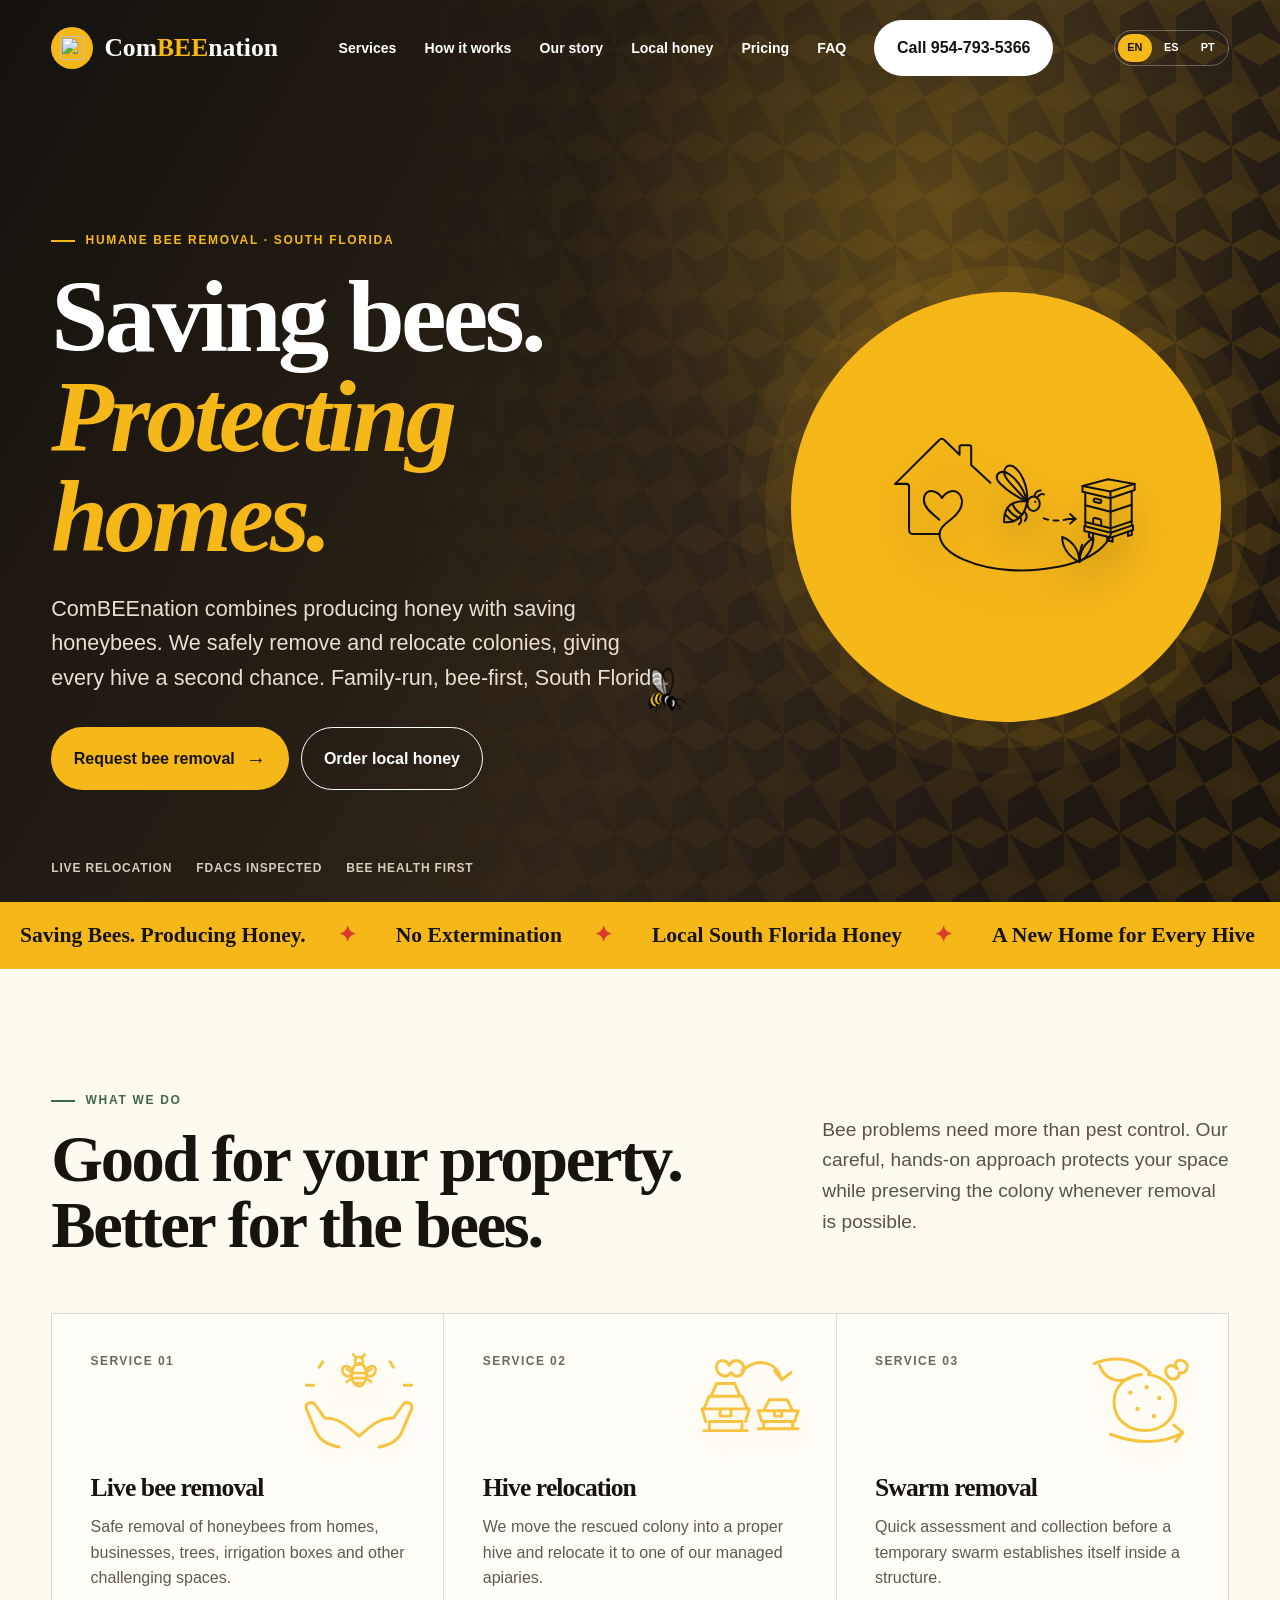
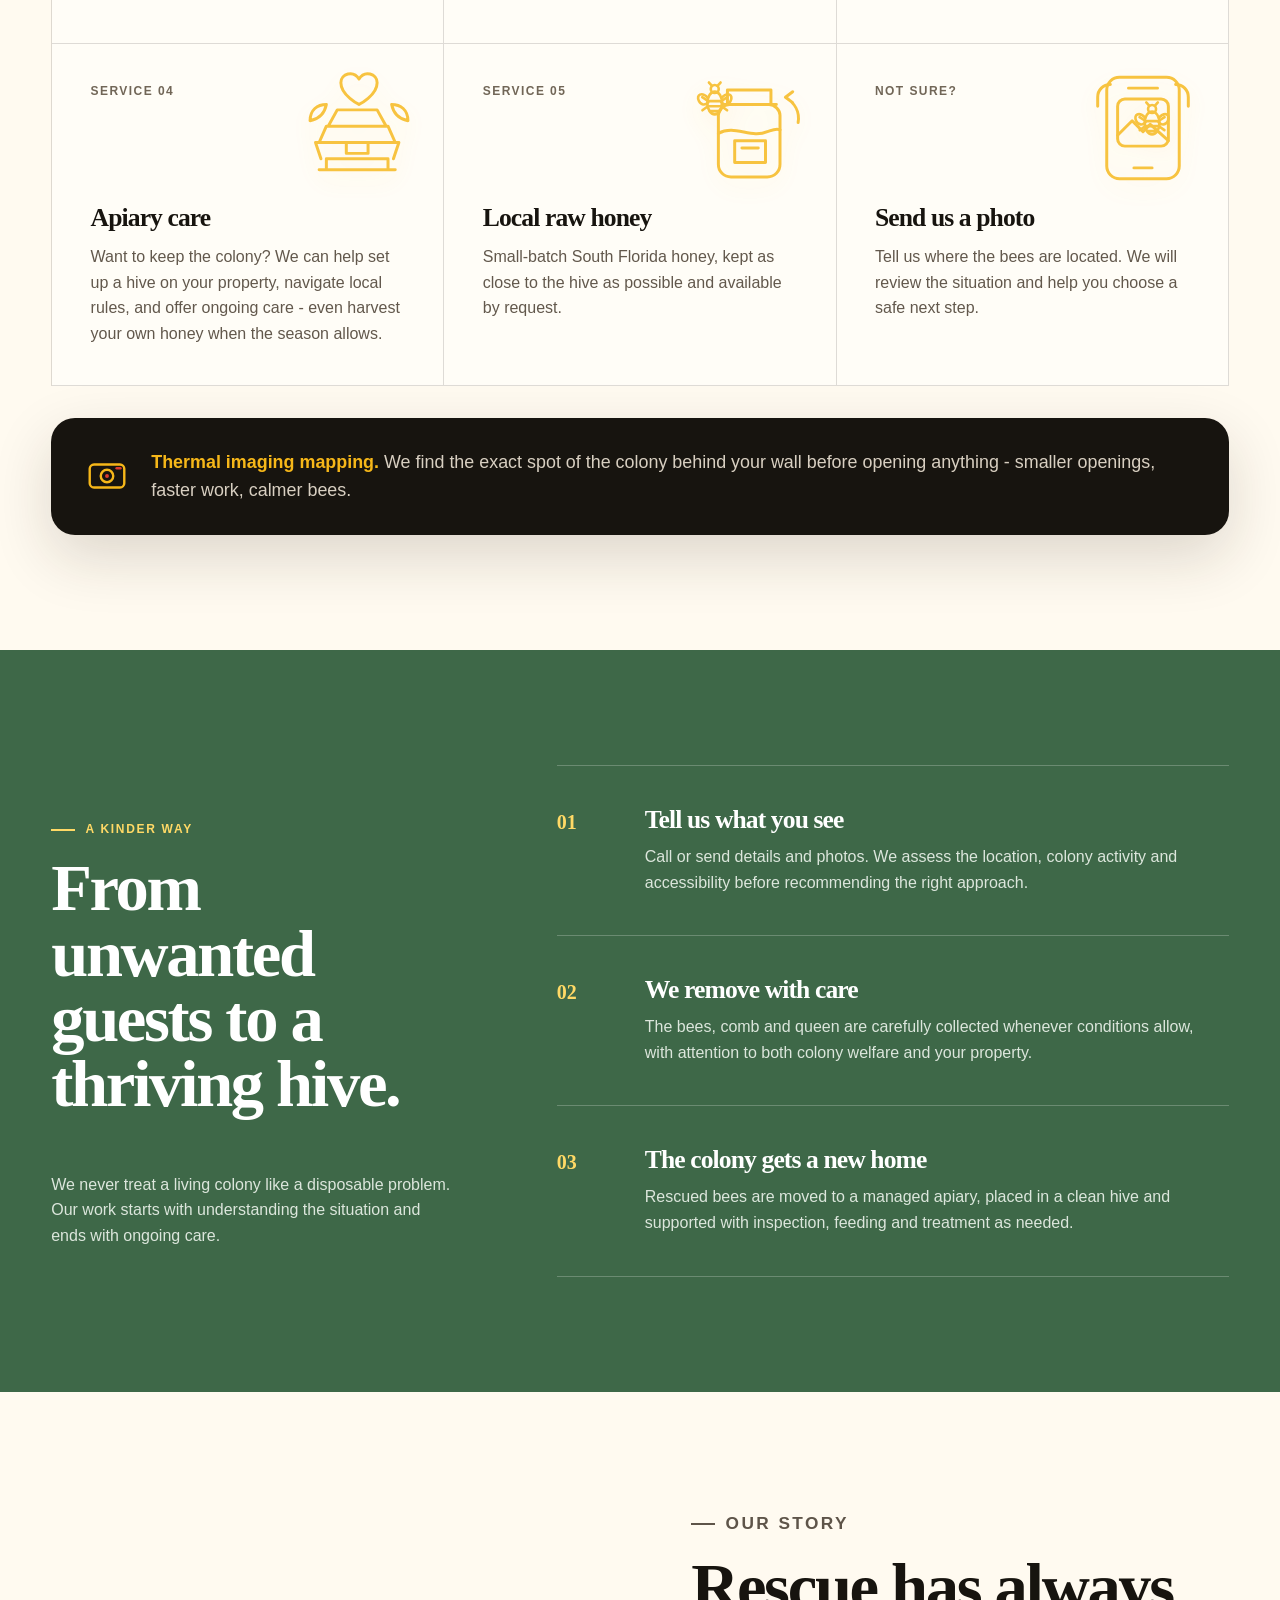
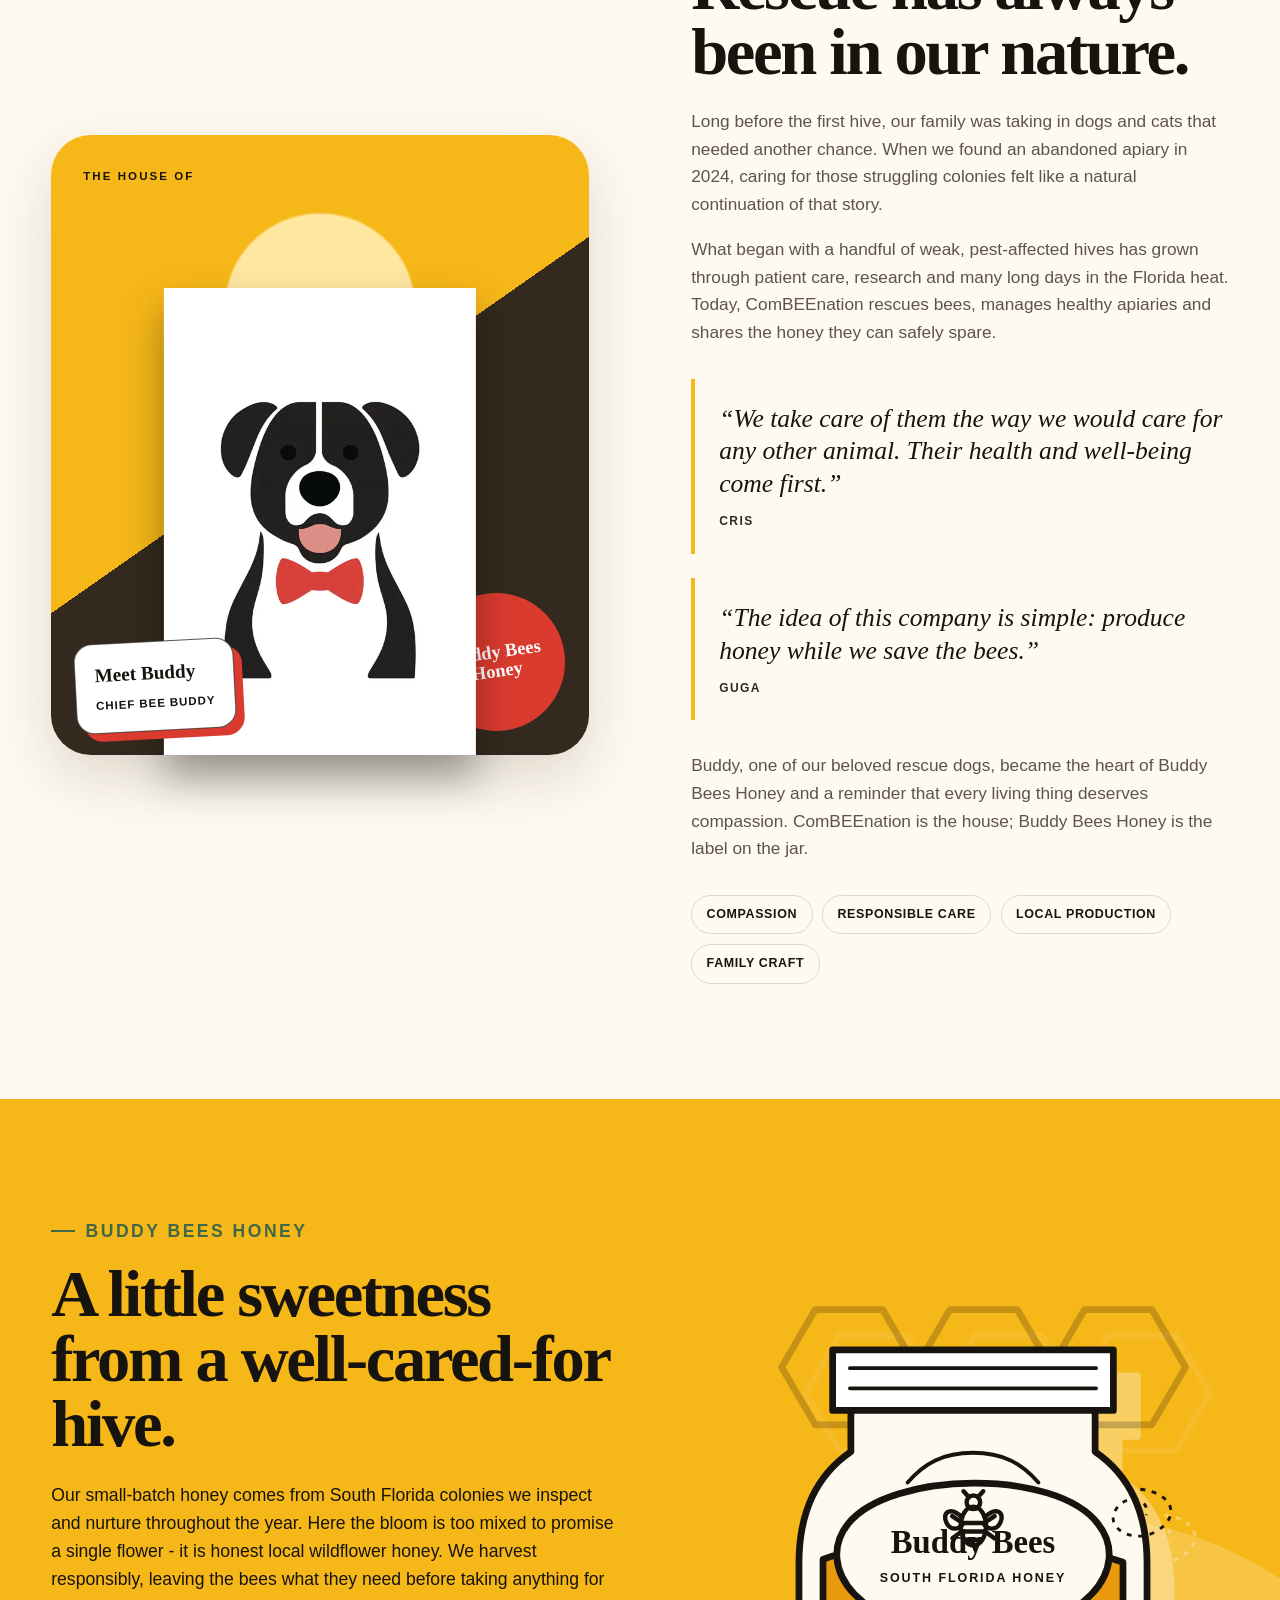
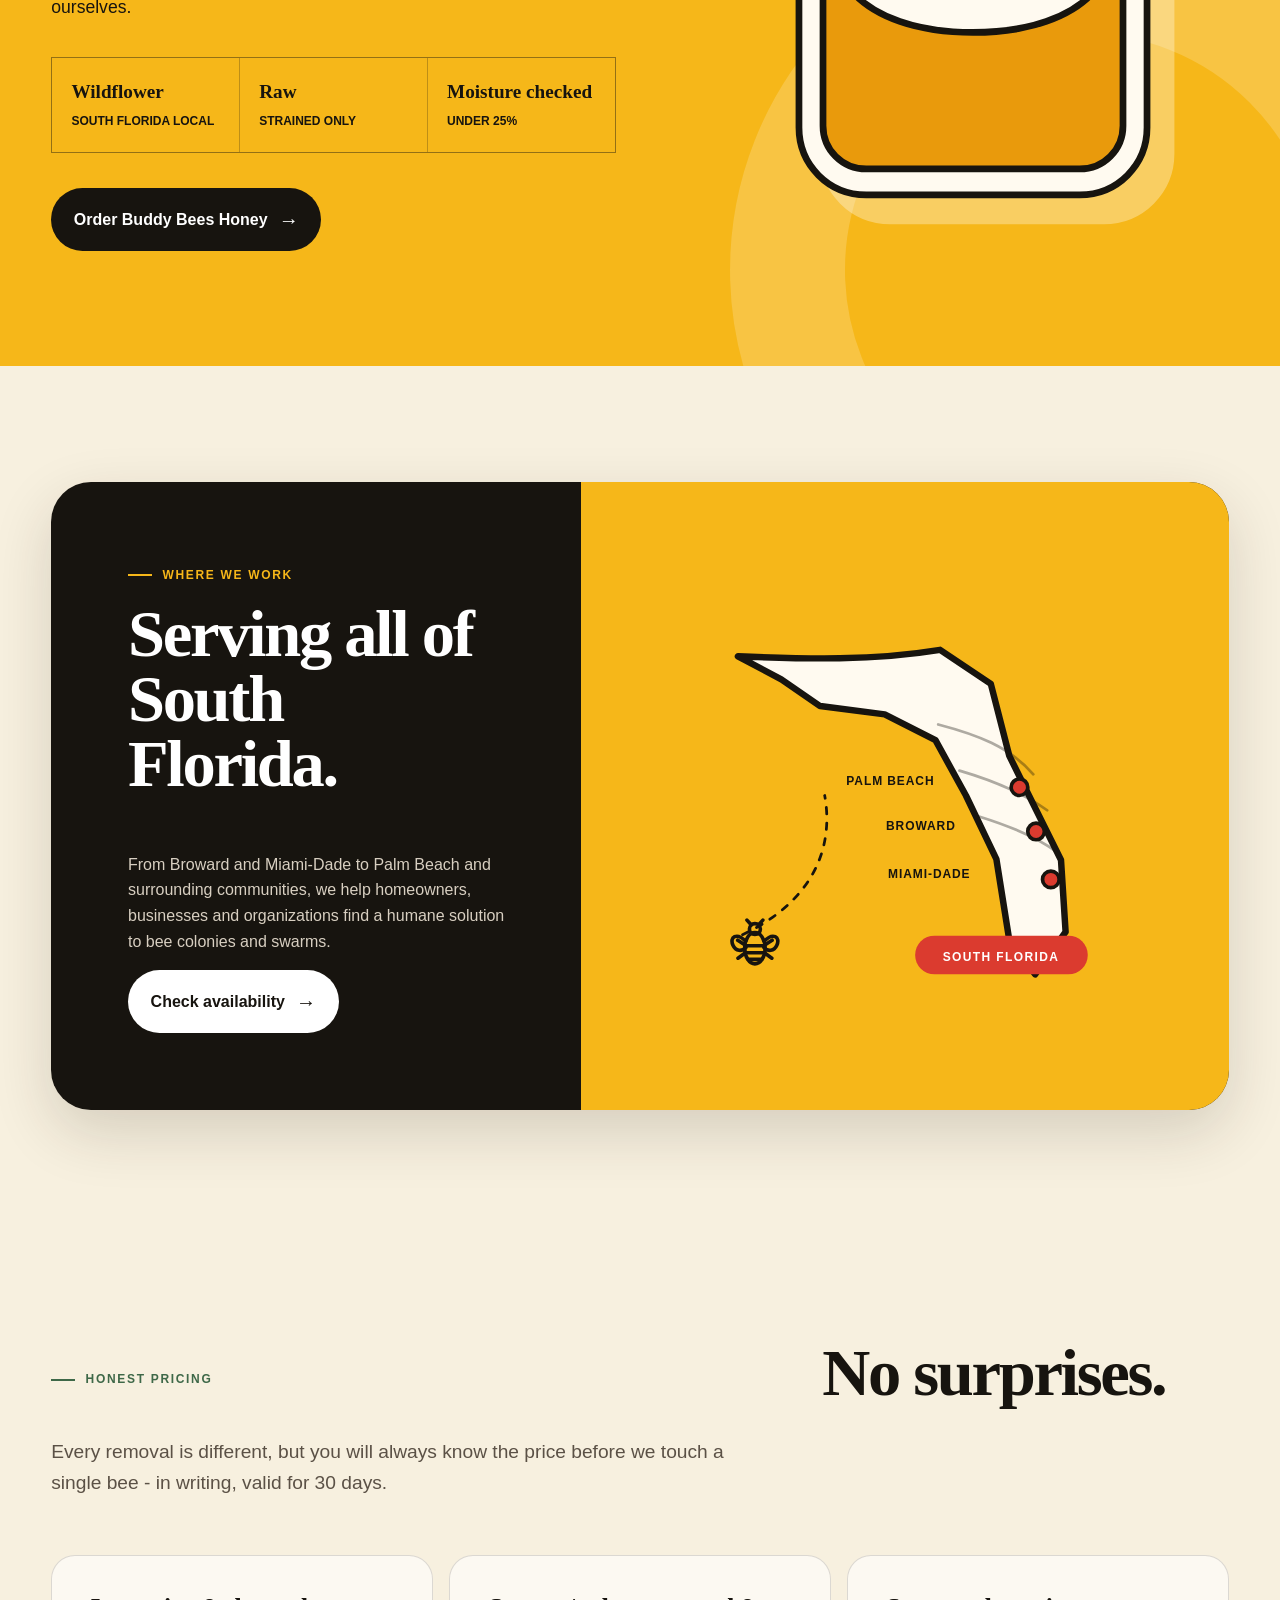
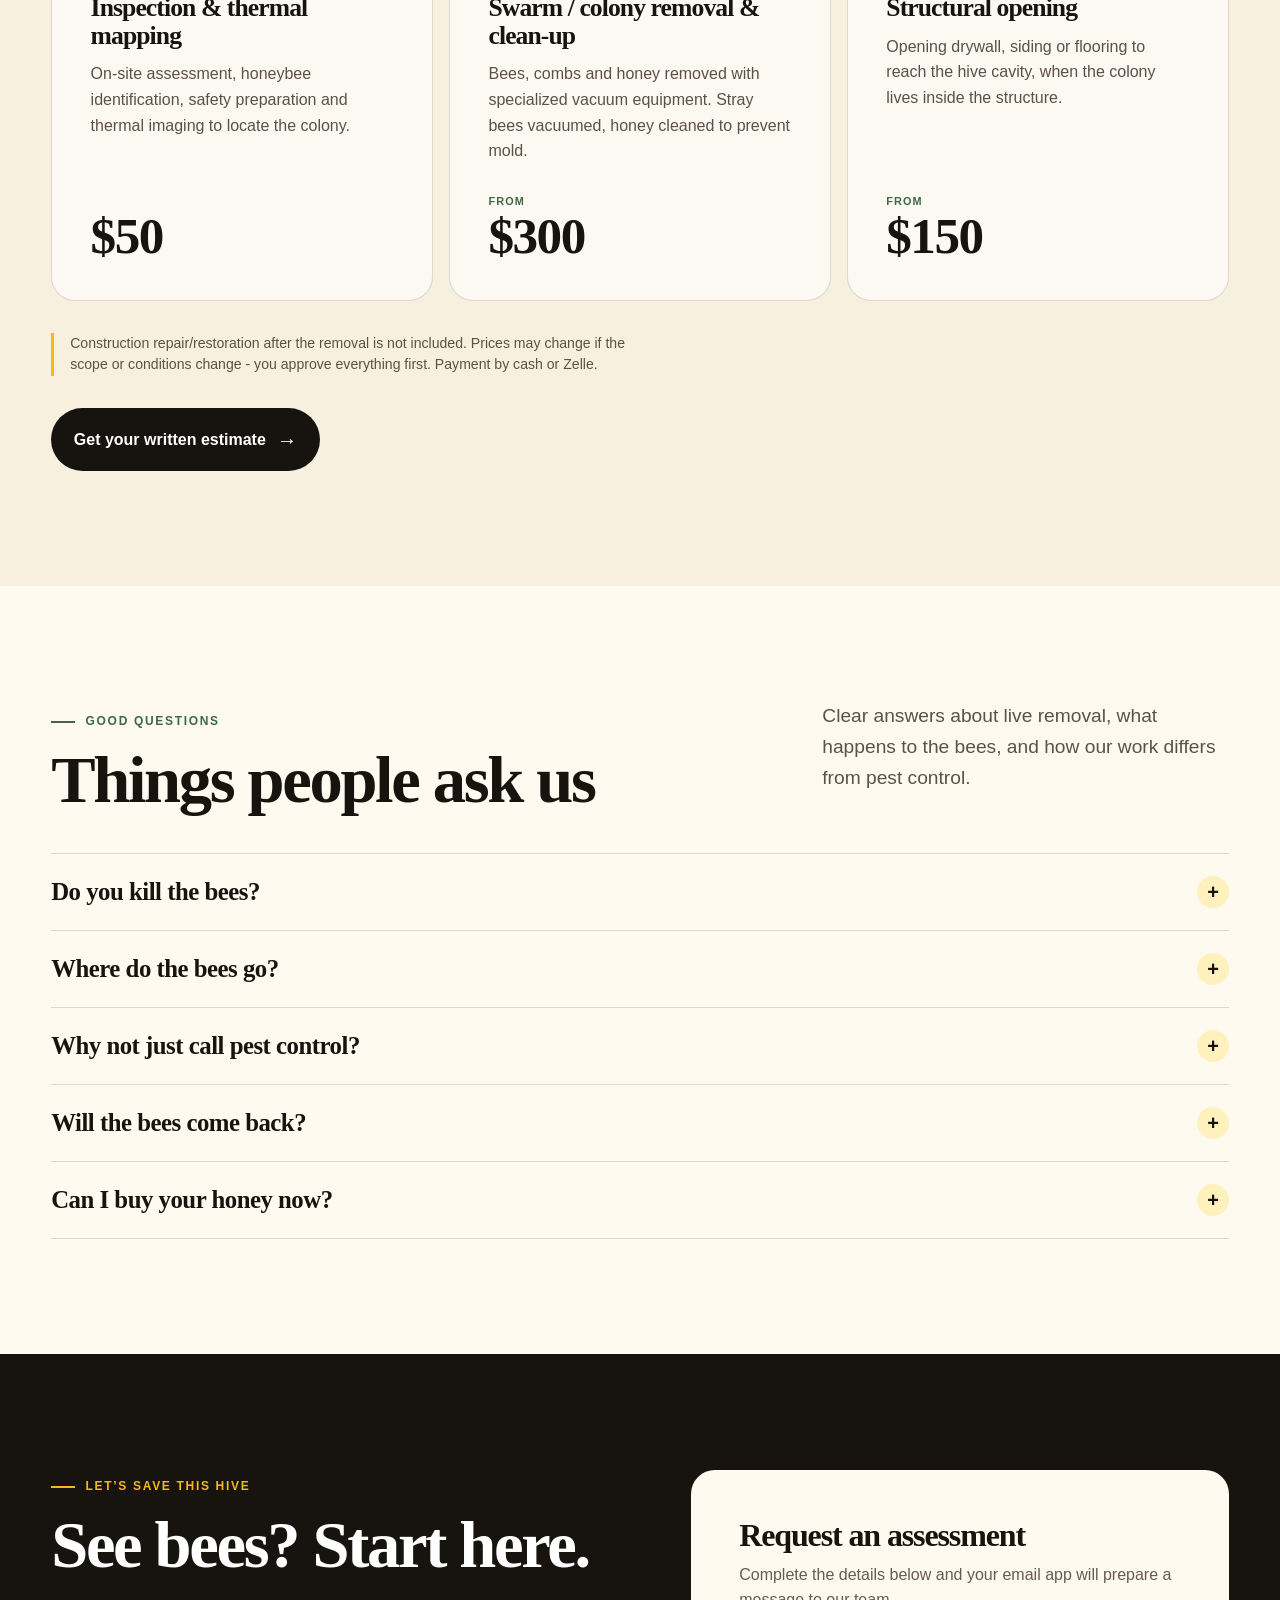
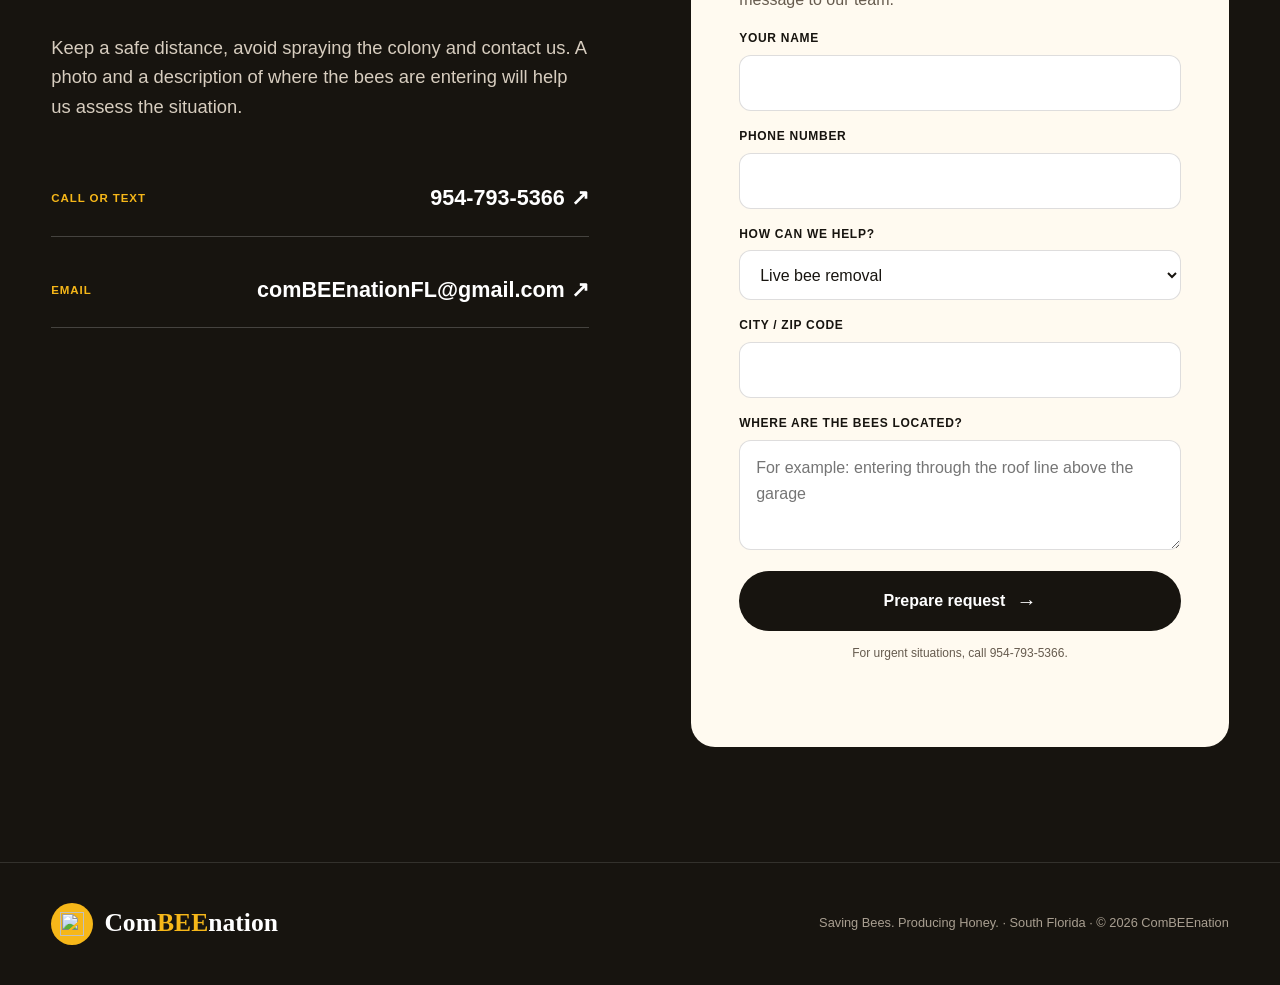
==== commit 72d7ec41: "Refactor navigation structure in index.html by moving the menu toggle button into a new nav__toolbar" ====
--- a/index.html
+++ b/index.html
@@ -19,8 +19,6 @@
                         alt=""></span>
                 <span>Com<strong>BEE</strong>nation</span>
             </a>
-            <button class="menu-toggle" type="button" aria-expanded="false" aria-controls="main-menu"
-                aria-label="Open navigation menu">☰</button>
             <nav class="nav__links" id="main-menu" aria-label="Main navigation">
                 <a href="#services">Services</a>
                 <a href="#process">How it works</a>
@@ -28,13 +26,17 @@
                 <a href="#honey">Local honey</a>
                 <a href="#pricing">Pricing</a>
                 <a href="#faq">FAQ</a>
+                <a class="button button--light" href="tel:+19547935366">Call 954-793-5366</a>
+            </nav>
+            <div class="nav__toolbar">
                 <div class="language-switcher" aria-label="Choose language">
                     <button type="button" data-language="en" aria-pressed="true">EN</button>
                     <button type="button" data-language="es" aria-pressed="false">ES</button>
                     <button type="button" data-language="pt" aria-pressed="false">PT</button>
                 </div>
-                <a class="button button--light" href="tel:+19547935366">Call 954-793-5366</a>
-            </nav>
+                <button class="menu-toggle" type="button" aria-expanded="false" aria-controls="main-menu"
+                    aria-label="Open navigation menu">☰</button>
+            </div>
         </div>
     </header>
 
--- a/assets/css/styles.css
+++ b/assets/css/styles.css
@@ -257,6 +257,13 @@
             display: flex;
             align-items: center;
             gap: clamp(1rem, 2.2vw, 2.2rem);
+        }
+
+        .nav__toolbar {
+            display: inline-flex;
+            align-items: center;
+            gap: .6rem;
+            flex-shrink: 0;
         }
 
         .language-switcher {
@@ -1372,6 +1379,14 @@
             .menu-toggle {
                 display: grid;
                 place-items: center;
+                position: relative;
+                z-index: 50;
+            }
+
+            .nav__toolbar {
+                position: relative;
+                z-index: 50;
+                margin-left: auto;
             }
 
             .nav__links {
@@ -1398,11 +1413,6 @@
                 font-size: 2rem;
             }
 
-            .menu-toggle {
-                position: relative;
-                z-index: 50;
-            }
-
             .hero {
                 min-height: auto;
                 padding-bottom: 5rem;
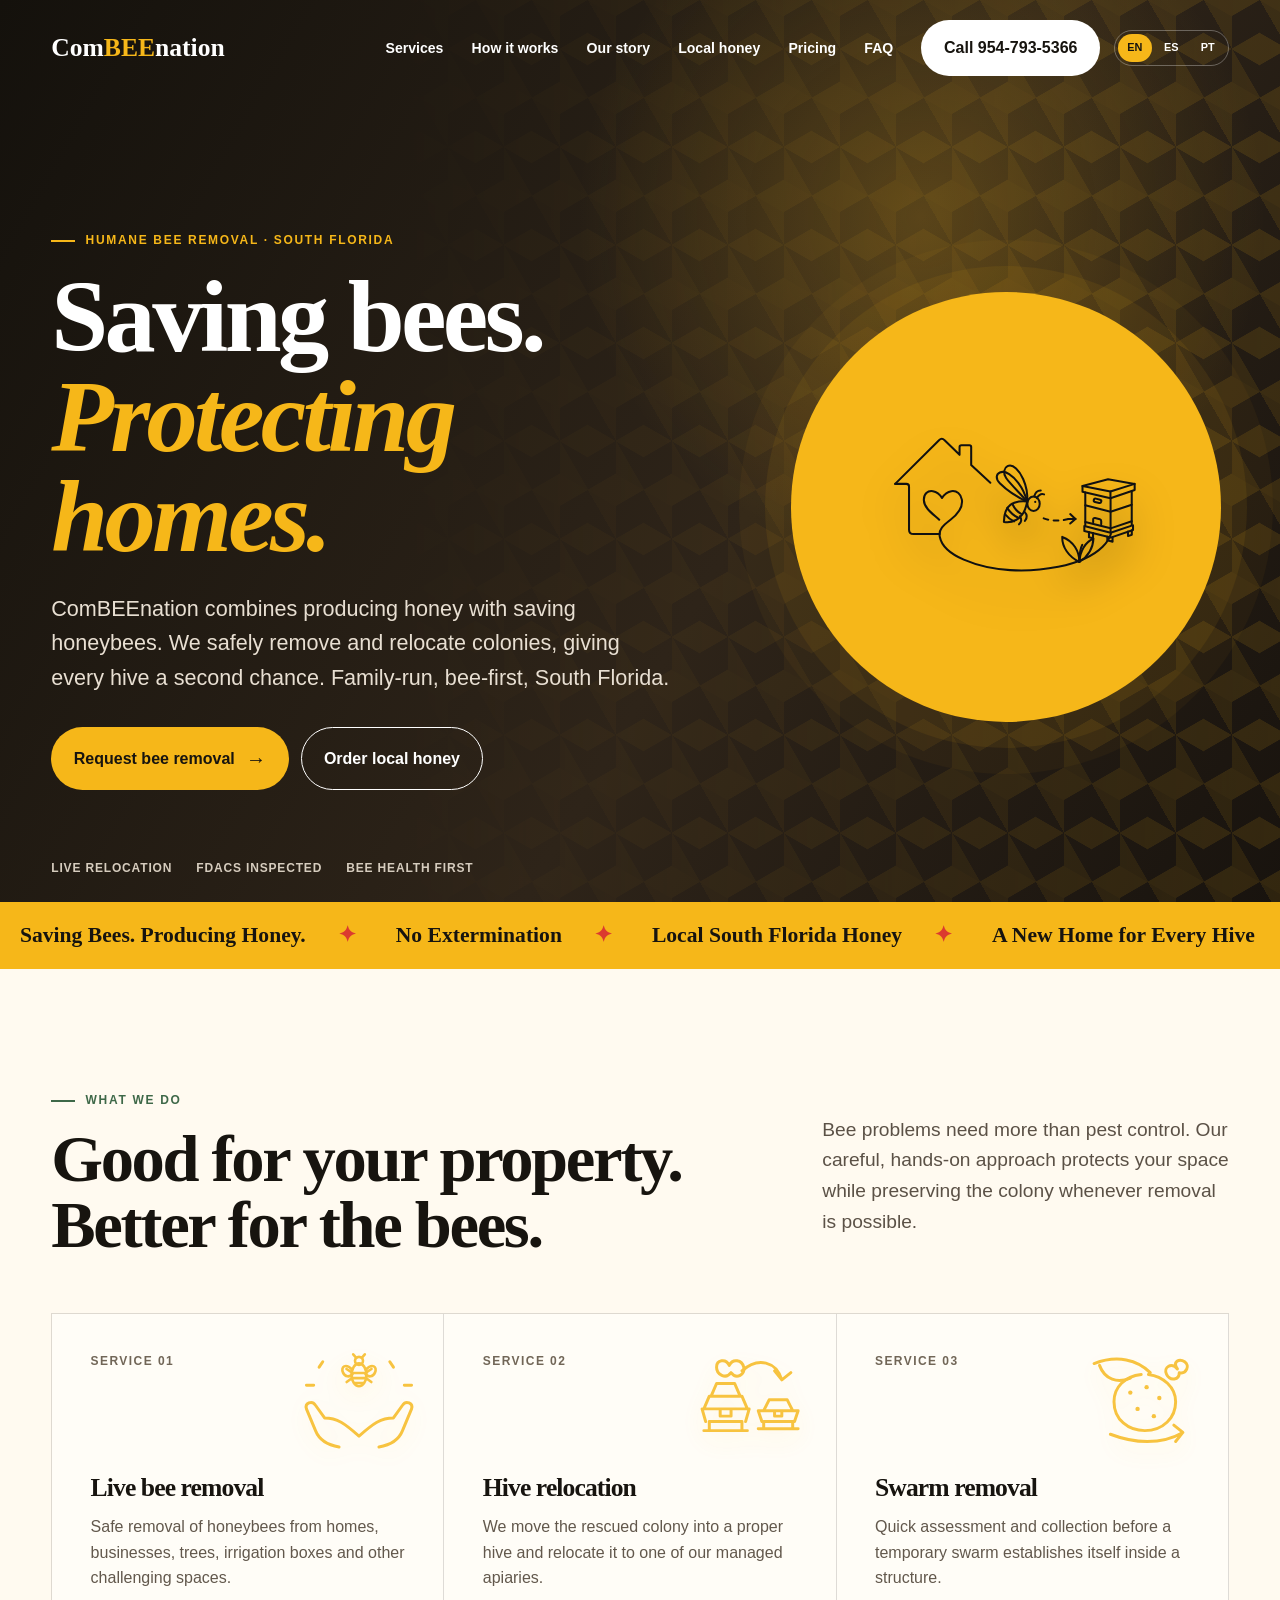
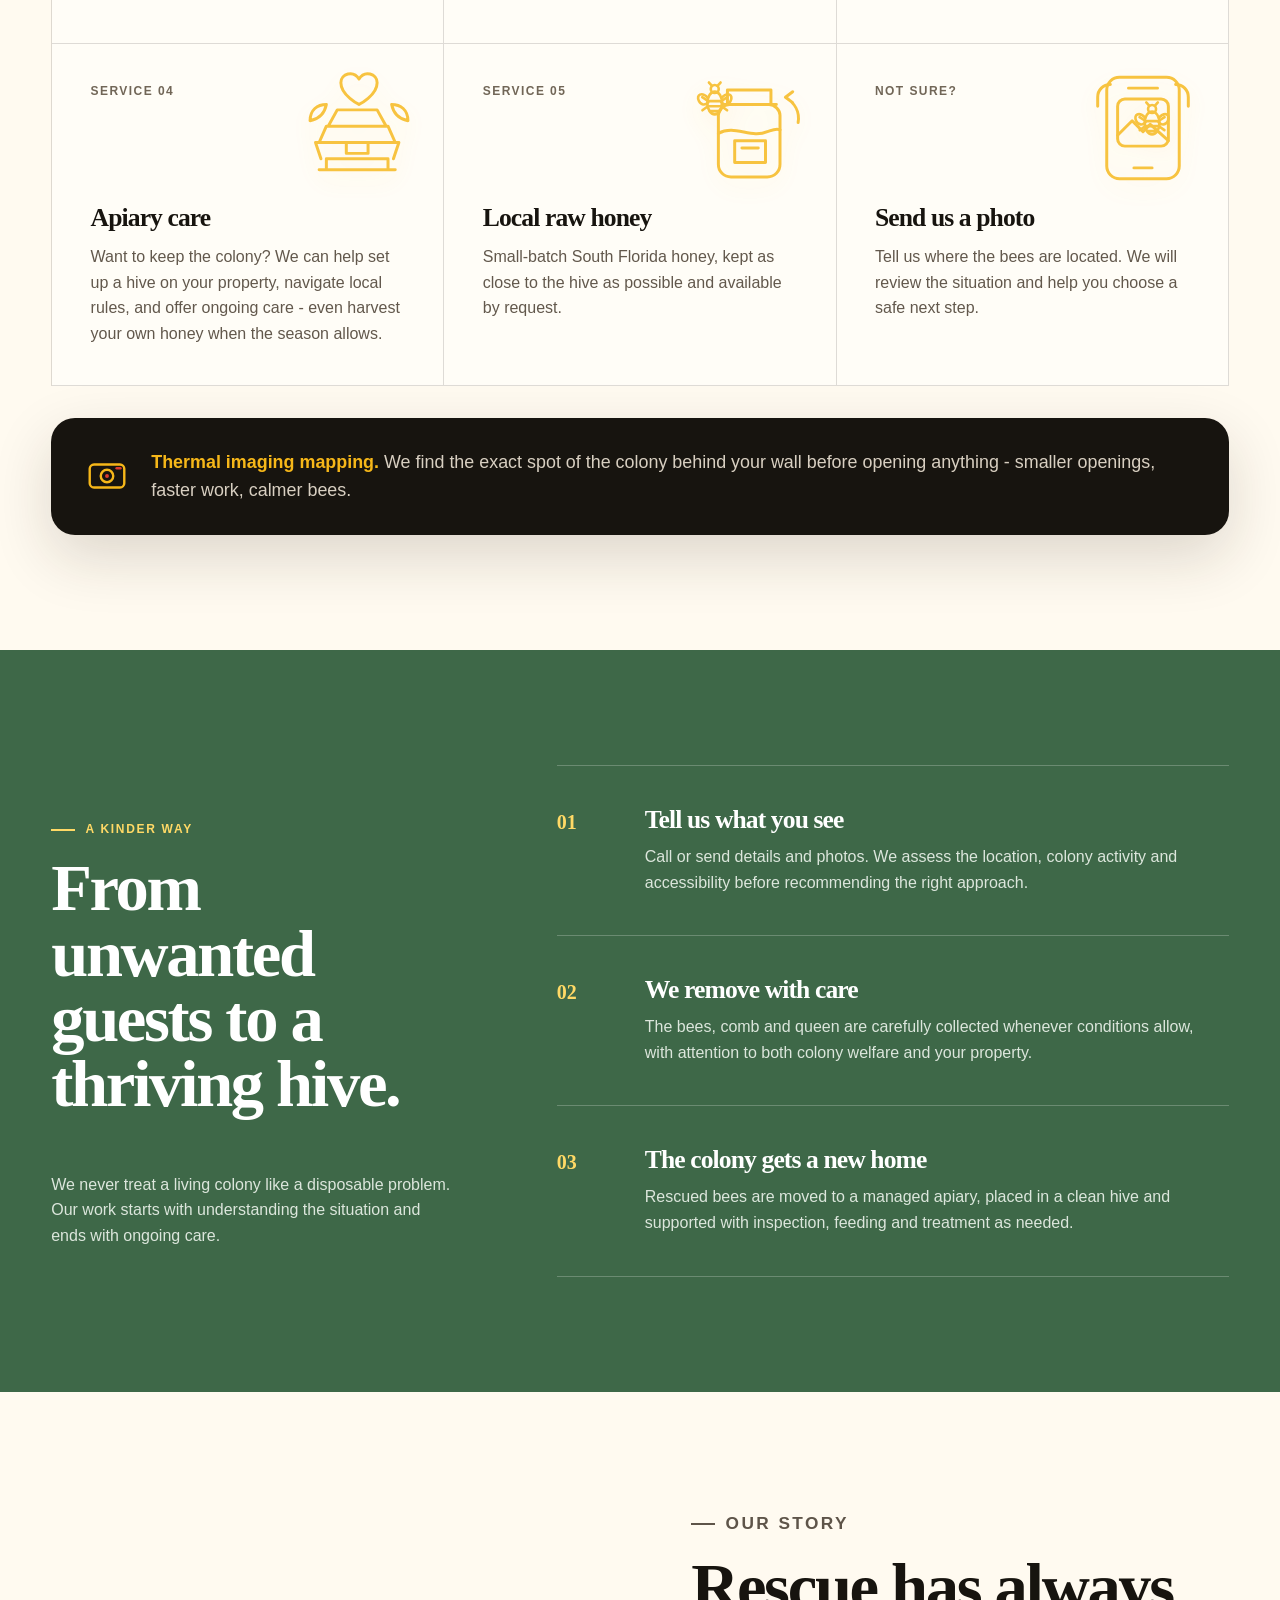
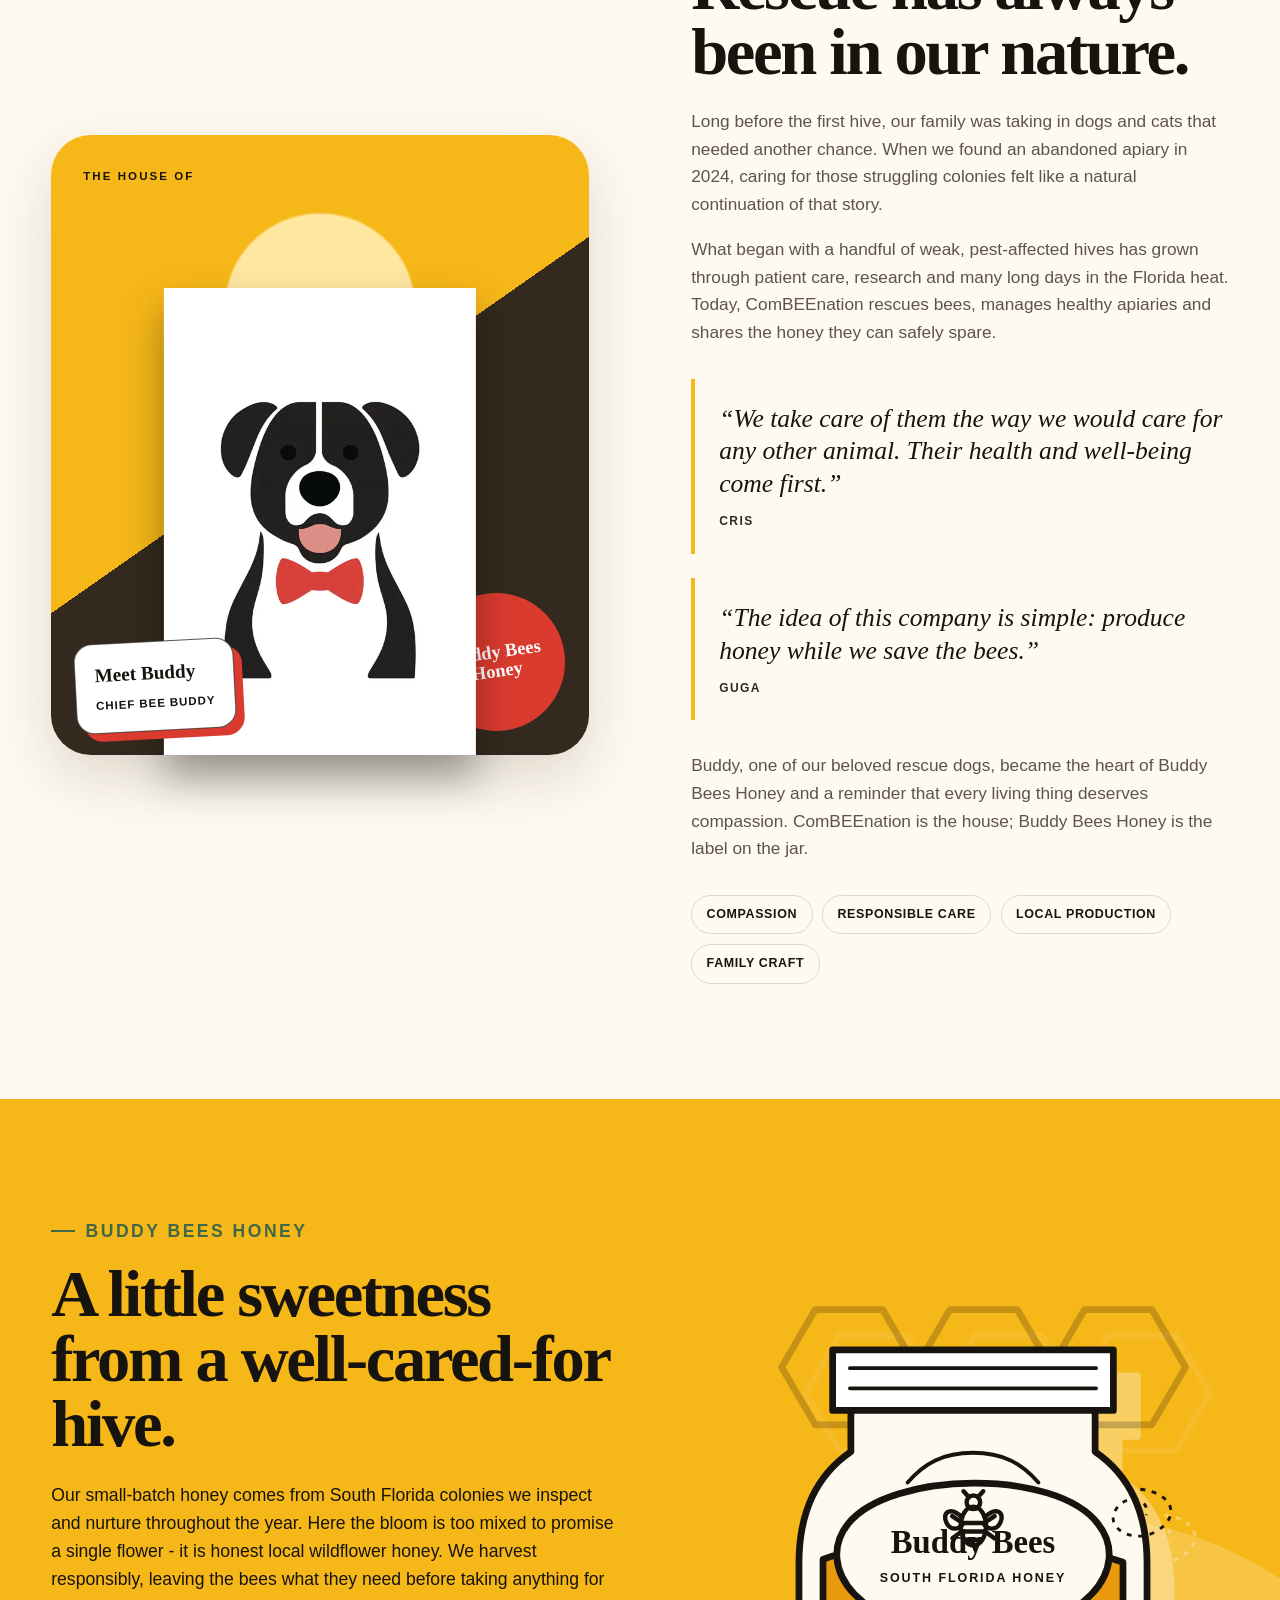
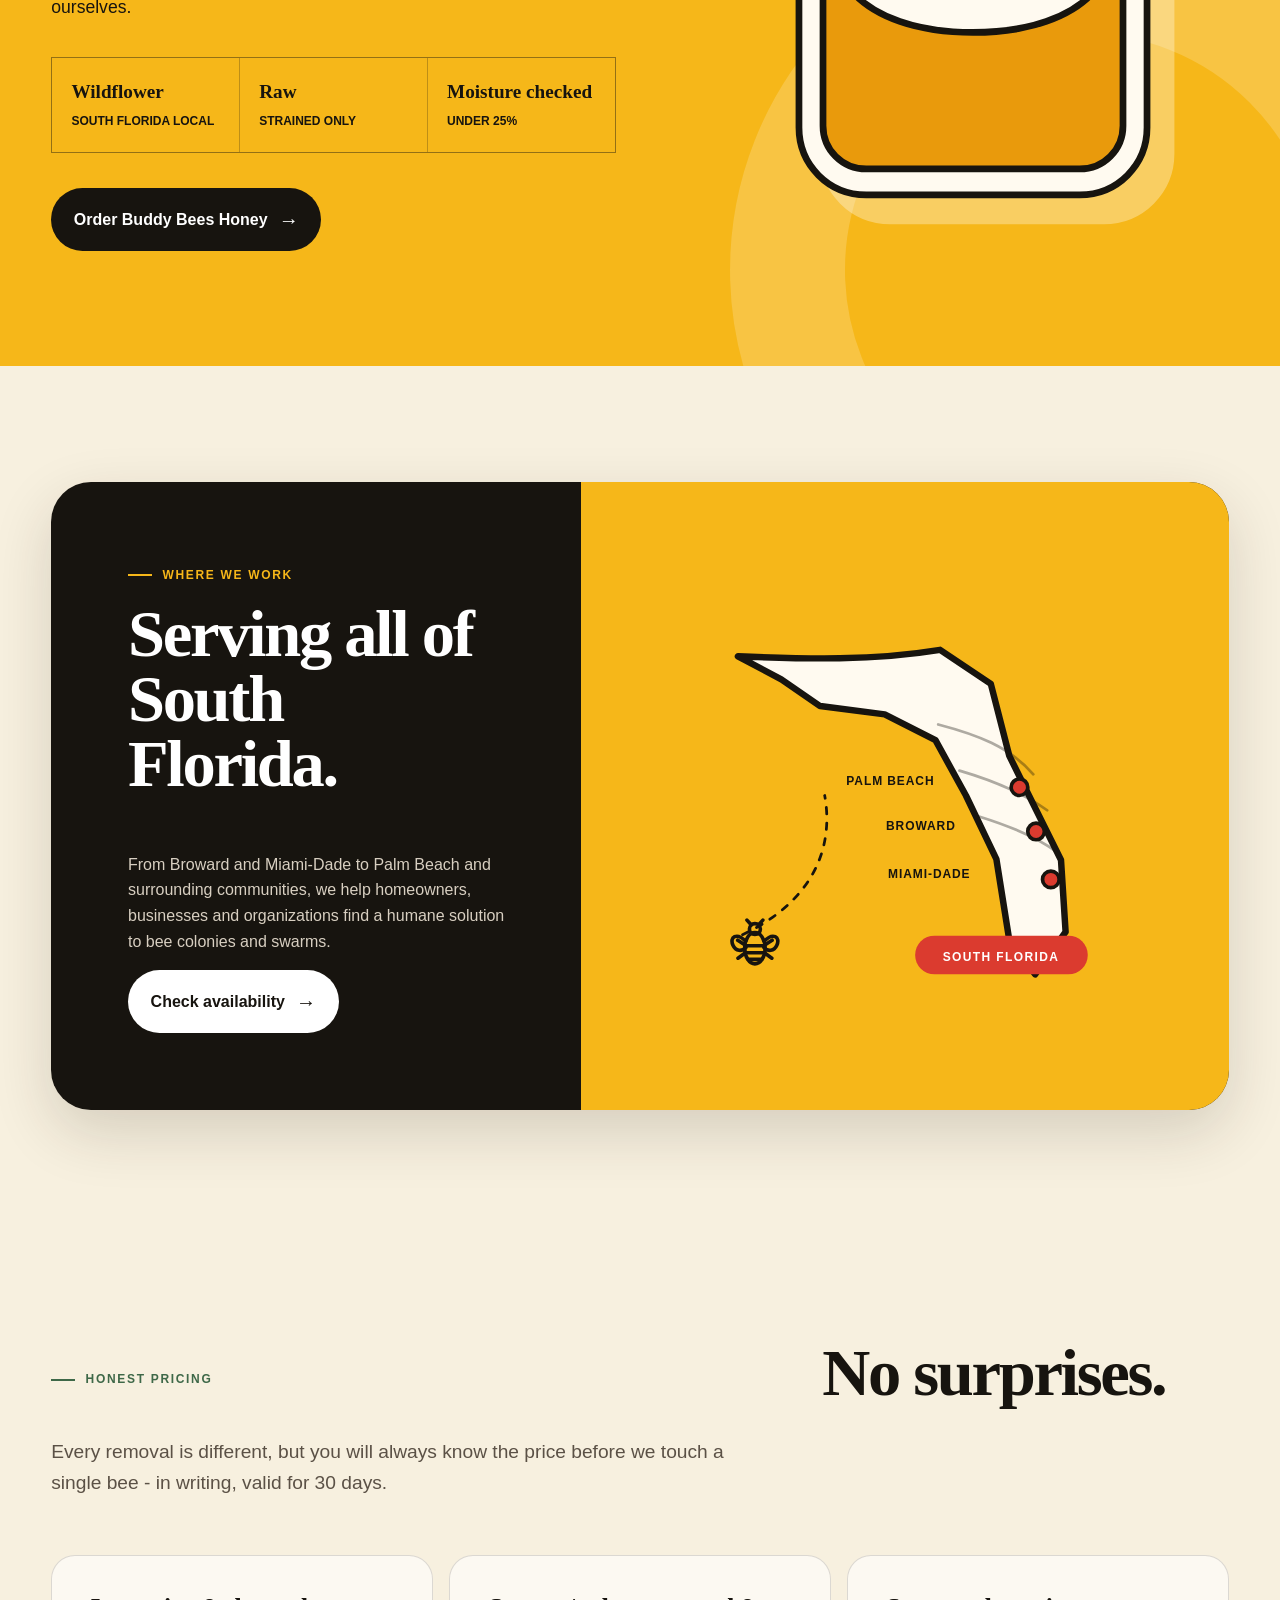
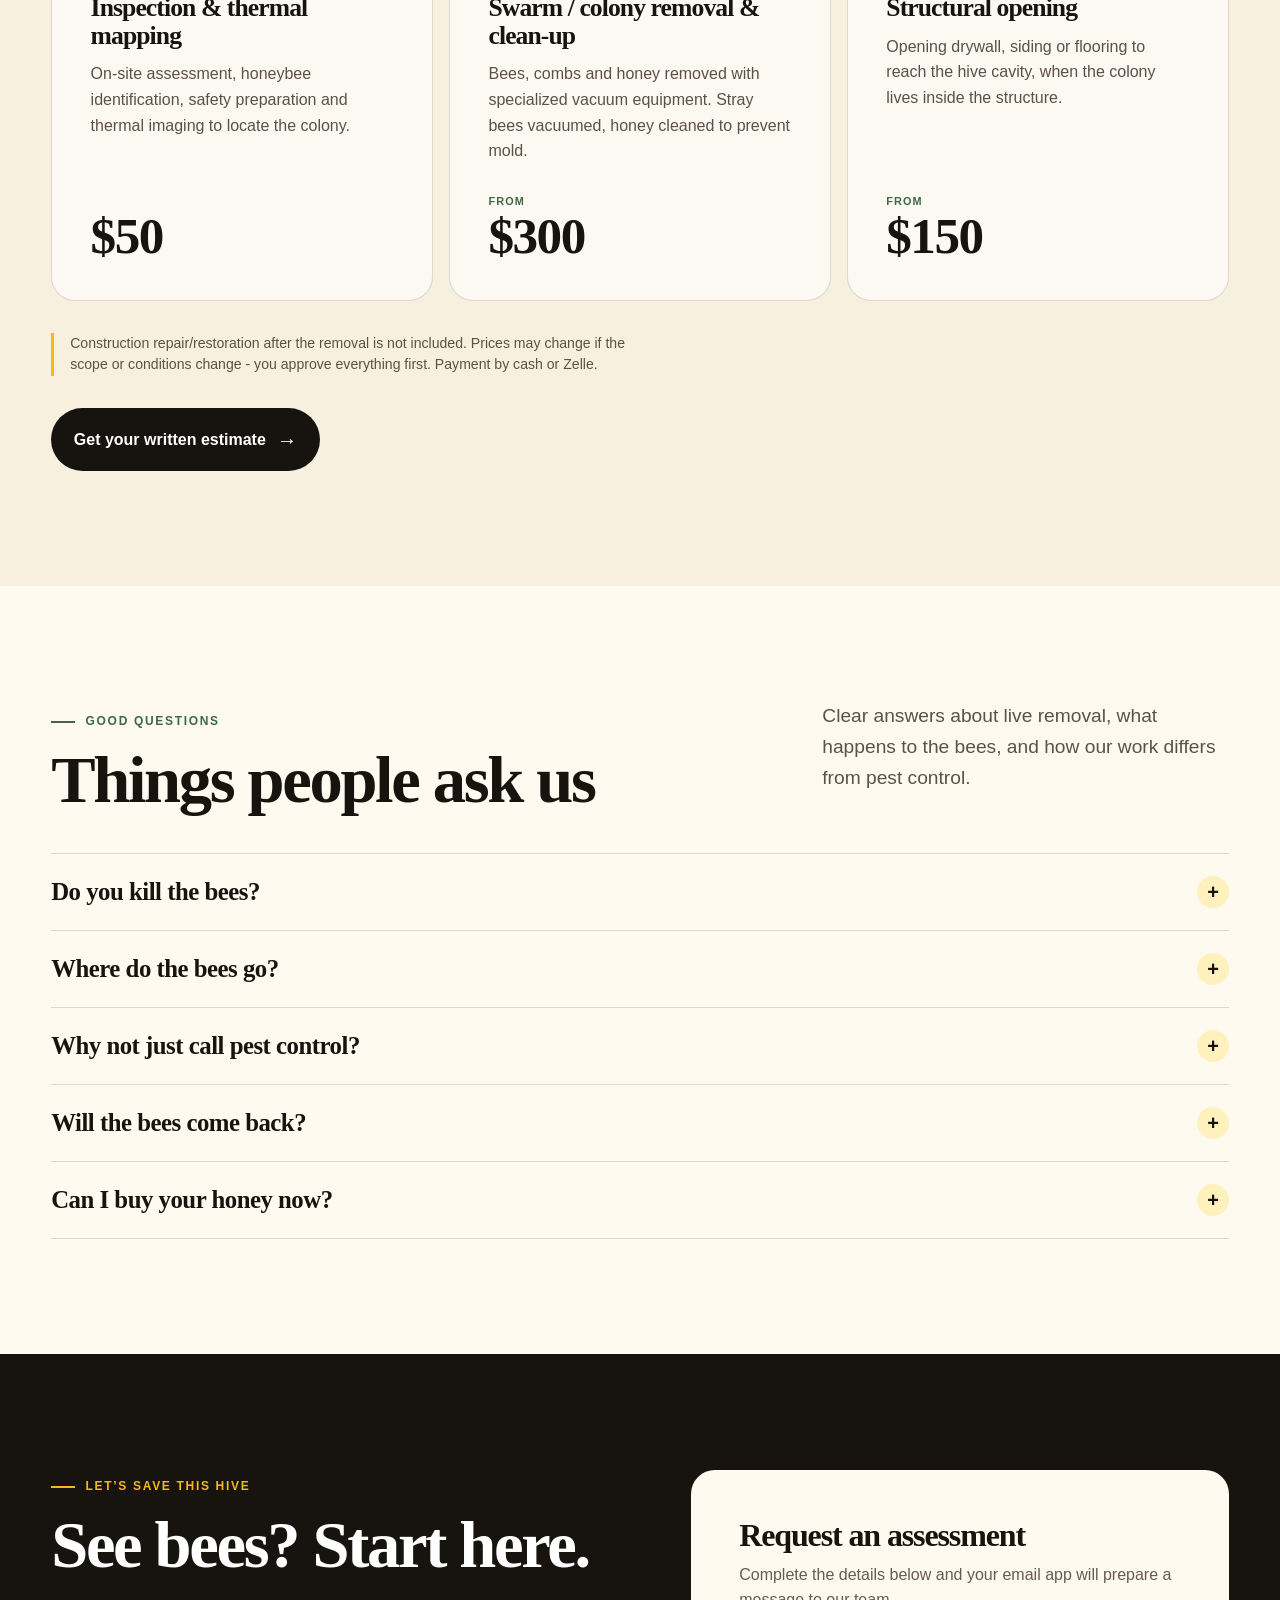
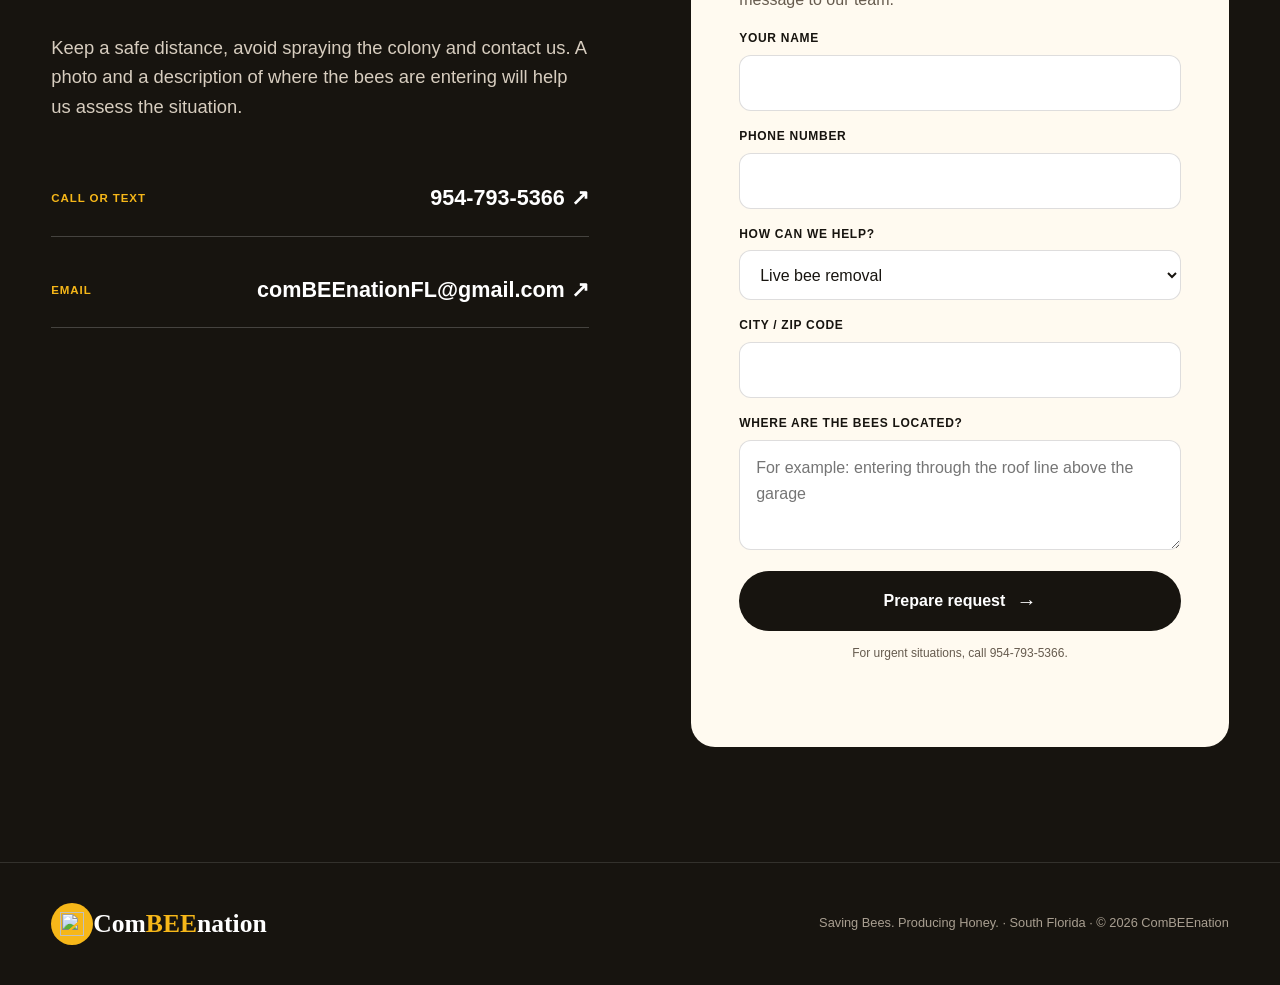
==== commit a400a10a: "Refactor navigation in index.html by repositioning the menu toggle button and updating the language " ====
--- a/index.html
+++ b/index.html
@@ -14,9 +14,9 @@
 <body>
     <header class="site-header">
         <div class="container nav">
+            <button class="menu-toggle" type="button" aria-expanded="false" aria-controls="main-menu"
+                aria-label="Open navigation menu">☰</button>
             <a class="logo" href="#home" aria-label="ComBEEnation home">
-                <span class="logo__mark" aria-hidden="true"><img class="svg-icon" src="assets/images/svg/icon-bee.svg"
-                        alt=""></span>
                 <span>Com<strong>BEE</strong>nation</span>
             </a>
             <nav class="nav__links" id="main-menu" aria-label="Main navigation">
@@ -28,14 +28,10 @@
                 <a href="#faq">FAQ</a>
                 <a class="button button--light" href="tel:+19547935366">Call 954-793-5366</a>
             </nav>
-            <div class="nav__toolbar">
-                <div class="language-switcher" aria-label="Choose language">
-                    <button type="button" data-language="en" aria-pressed="true">EN</button>
-                    <button type="button" data-language="es" aria-pressed="false">ES</button>
-                    <button type="button" data-language="pt" aria-pressed="false">PT</button>
-                </div>
-                <button class="menu-toggle" type="button" aria-expanded="false" aria-controls="main-menu"
-                    aria-label="Open navigation menu">☰</button>
+            <div class="language-switcher" aria-label="Choose language">
+                <button type="button" data-language="en" aria-pressed="true">EN</button>
+                <button type="button" data-language="es" aria-pressed="false">ES</button>
+                <button type="button" data-language="pt" aria-pressed="false">PT</button>
             </div>
         </div>
     </header>
--- a/assets/css/styles.css
+++ b/assets/css/styles.css
@@ -217,19 +217,18 @@
             display: flex;
             min-height: 96px;
             align-items: center;
-            justify-content: space-between;
-            gap: 2rem;
+            gap: .85rem;
         }
 
         .logo {
             display: inline-flex;
             align-items: center;
-            gap: .7rem;
             color: inherit;
             font-family: var(--font-display);
             font-size: clamp(1.3rem, 2vw, 1.7rem);
             font-weight: 700;
             text-decoration: none;
+            line-height: 1;
         }
 
         .logo__mark {
@@ -257,17 +256,13 @@
             display: flex;
             align-items: center;
             gap: clamp(1rem, 2.2vw, 2.2rem);
-        }
-
-        .nav__toolbar {
-            display: inline-flex;
-            align-items: center;
-            gap: .6rem;
-            flex-shrink: 0;
+            margin-left: auto;
         }
 
         .language-switcher {
             display: inline-flex;
+            flex-shrink: 0;
+            align-items: center;
             gap: .15rem;
             padding: .2rem;
             border: 1px solid rgba(255, 255, 255, .3);
@@ -308,12 +303,15 @@
 
         .menu-toggle {
             display: none;
-            width: 48px;
-            height: 48px;
+            flex-shrink: 0;
+            width: 42px;
+            height: 42px;
             border: 1px solid rgba(255, 255, 255, .35);
             border-radius: 50%;
             background: transparent;
             color: inherit;
+            font-size: 1.15rem;
+            line-height: 1;
             cursor: pointer;
         }
 
@@ -1383,9 +1381,13 @@
                 z-index: 50;
             }
 
-            .nav__toolbar {
+            .logo,
+            .language-switcher {
                 position: relative;
                 z-index: 50;
+            }
+
+            .language-switcher {
                 margin-left: auto;
             }
 
@@ -1396,6 +1398,7 @@
                 display: flex;
                 flex-direction: column;
                 justify-content: center;
+                margin-left: 0;
                 background: var(--color-ink);
                 opacity: 0;
                 pointer-events: none;
@@ -1494,11 +1497,13 @@
 
             .nav {
                 min-height: 78px;
-            }
-
-            .logo__mark {
+                gap: .65rem;
+            }
+
+            .menu-toggle {
                 width: 36px;
                 height: 36px;
+                font-size: 1rem;
             }
 
             .hero {
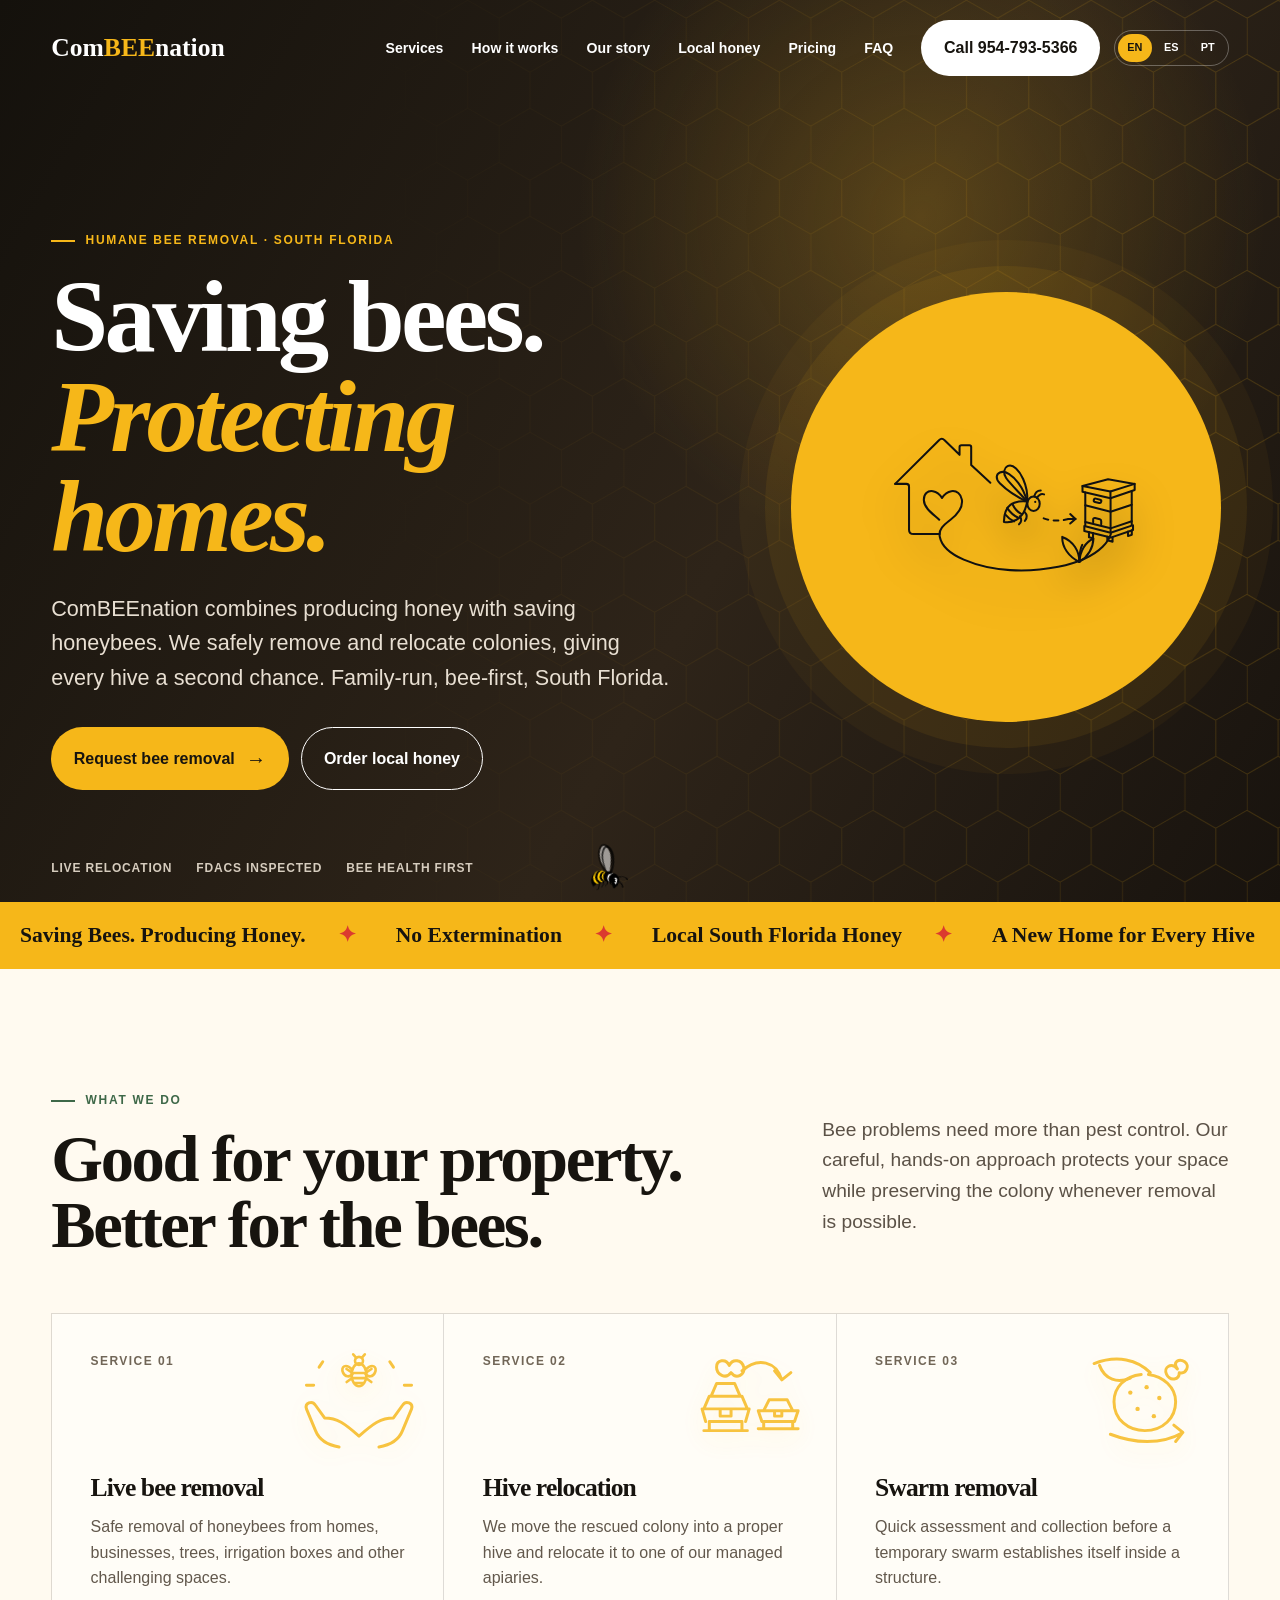
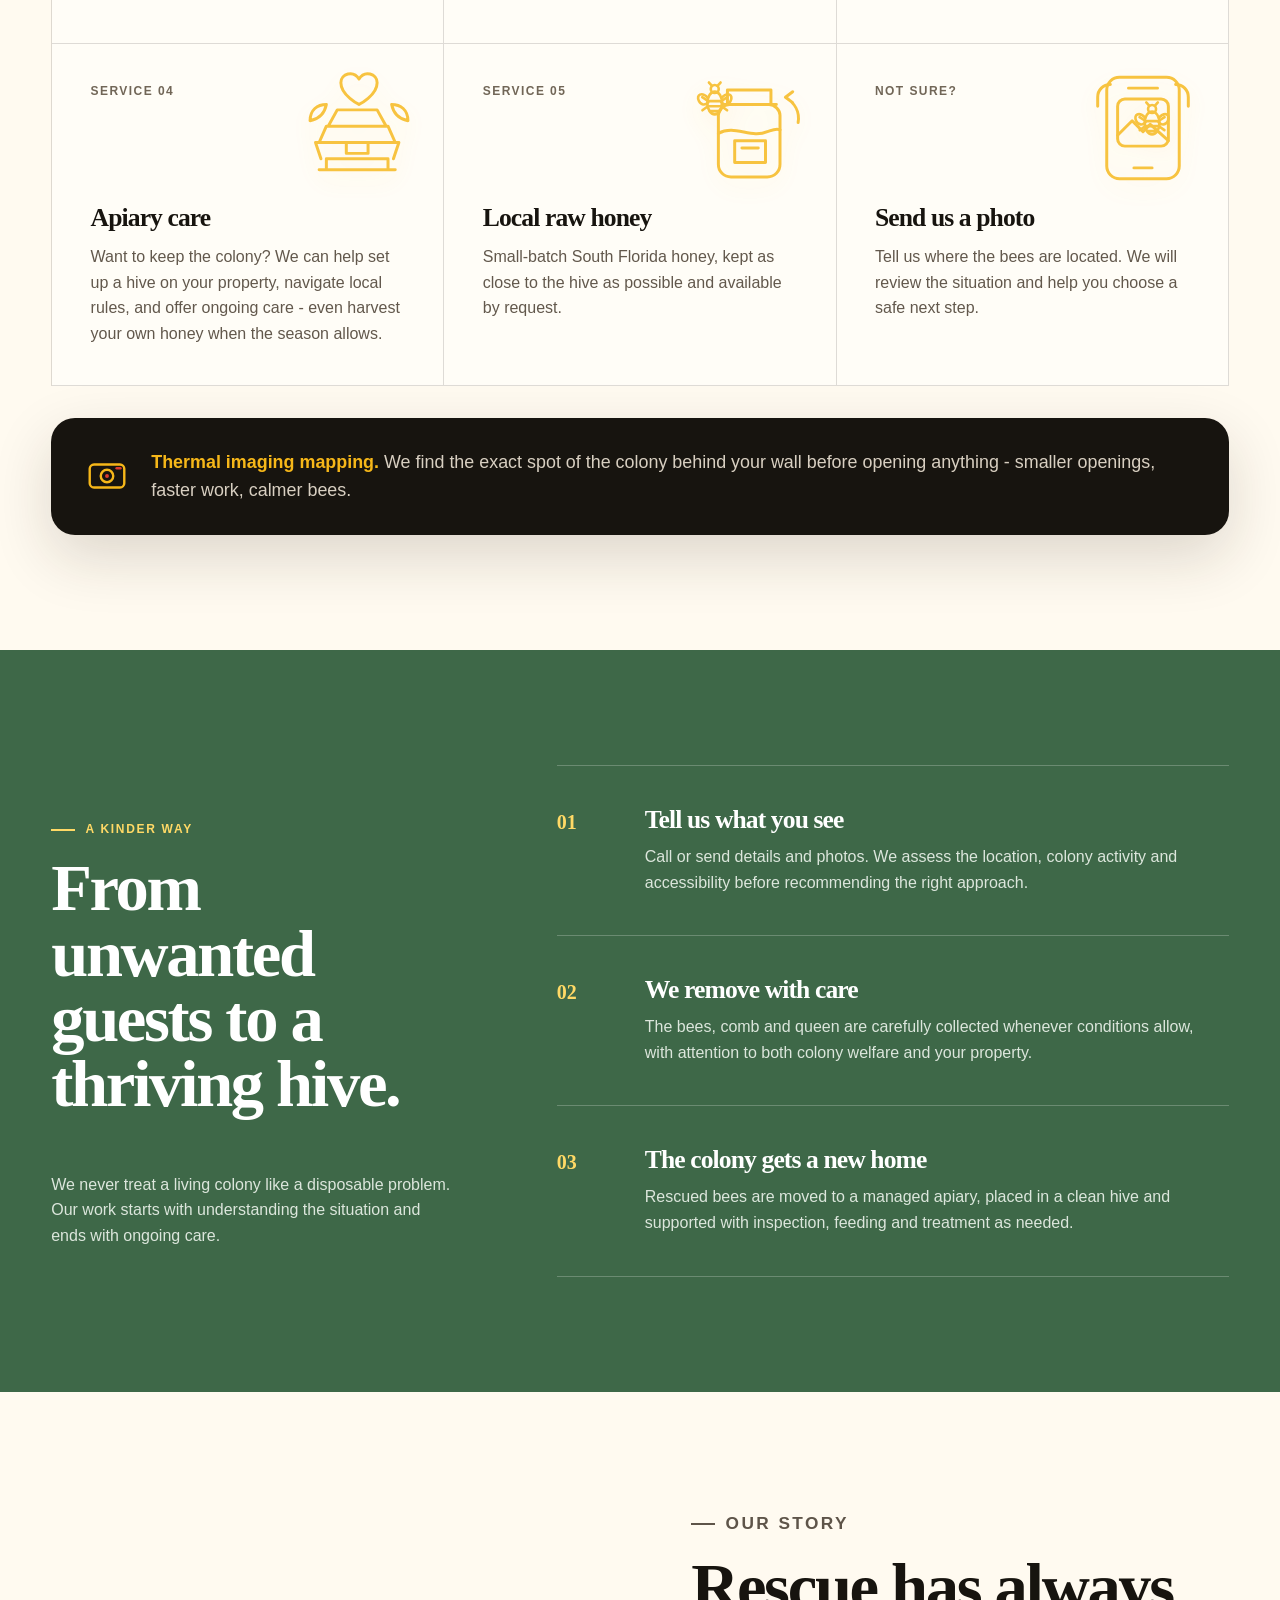
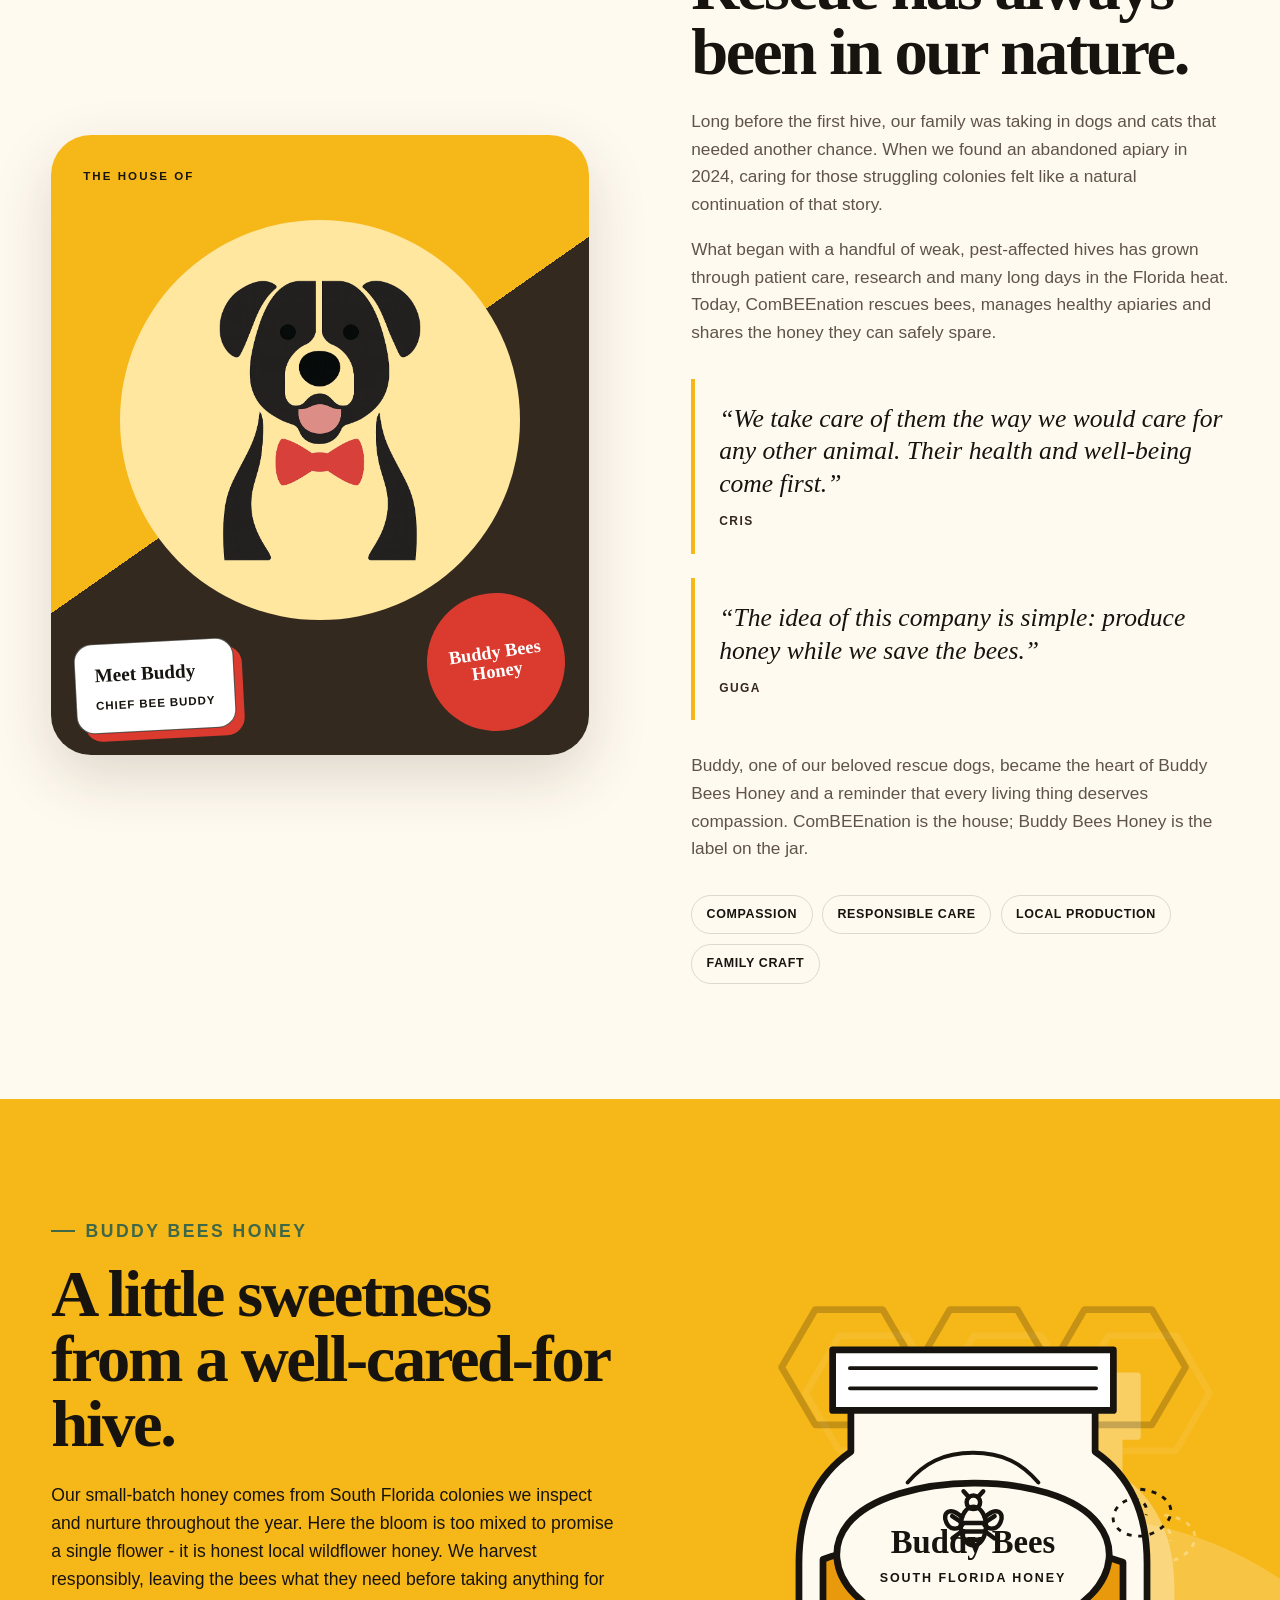
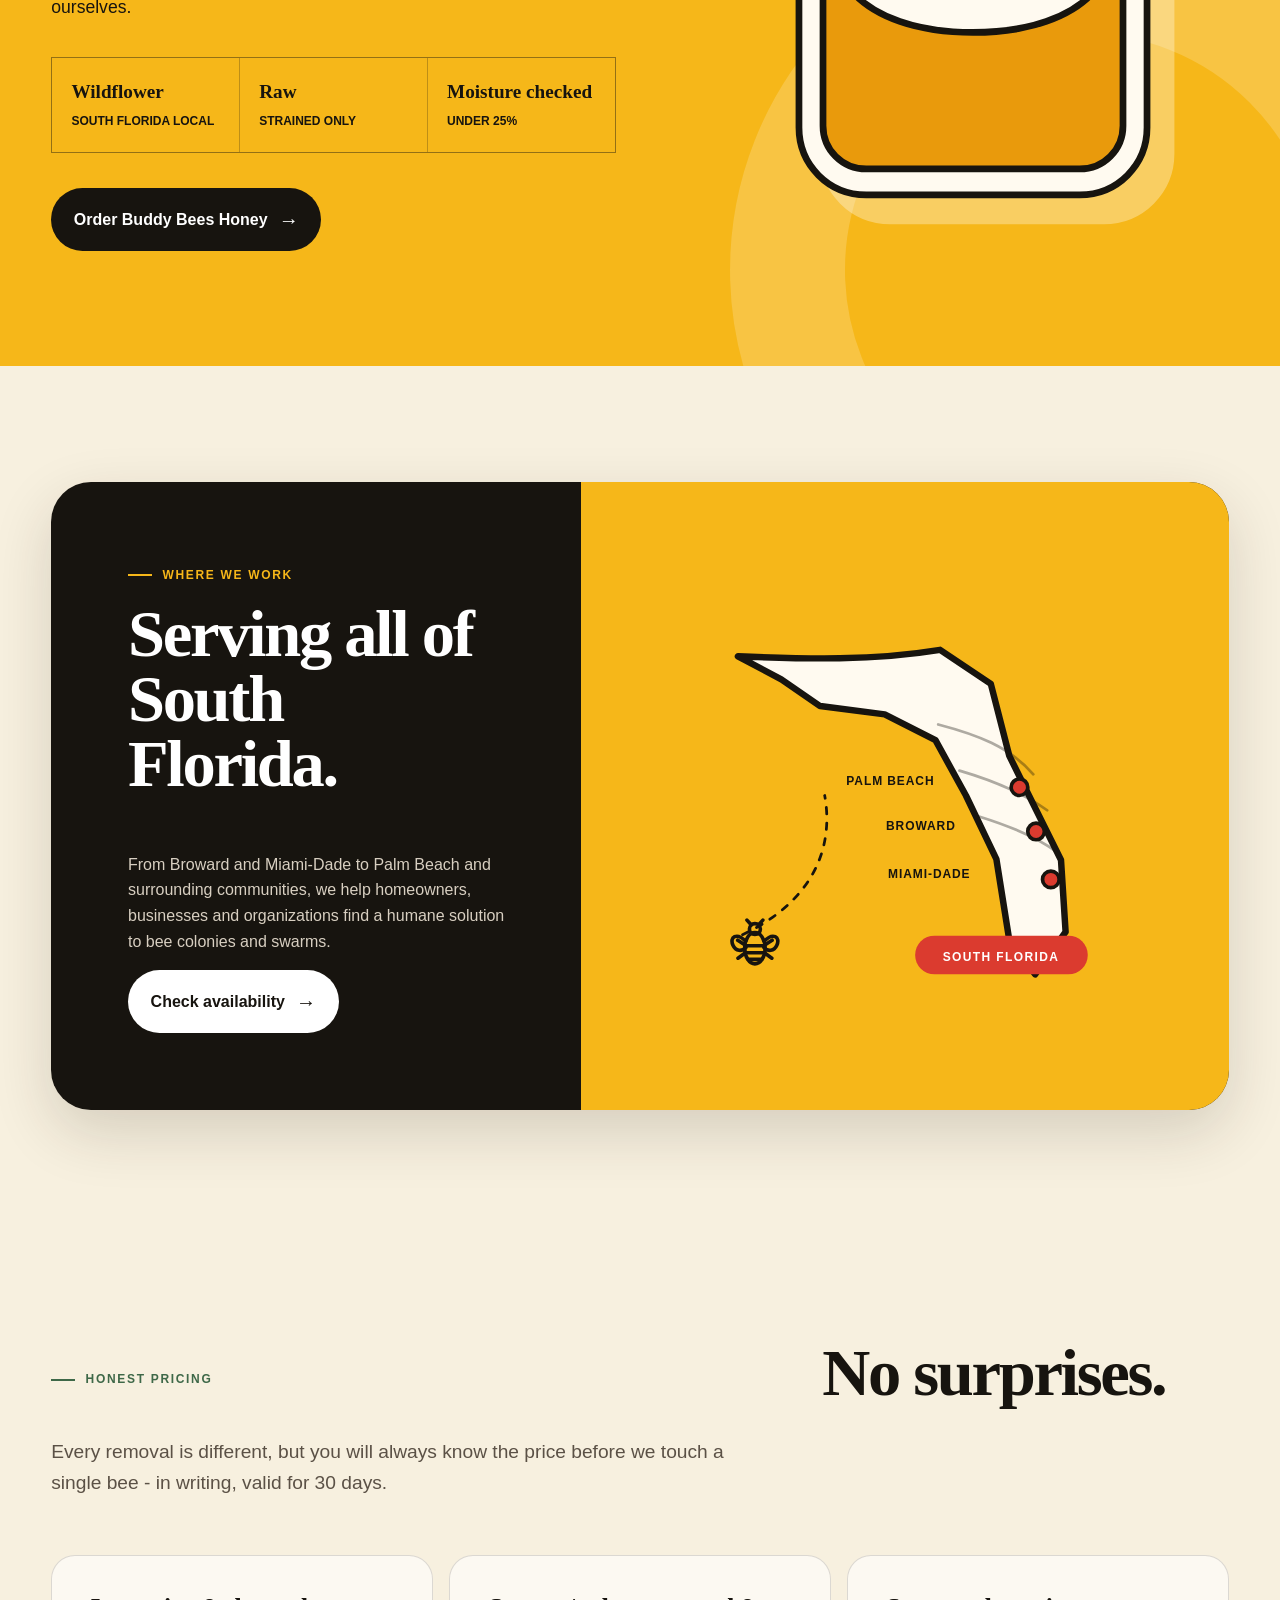
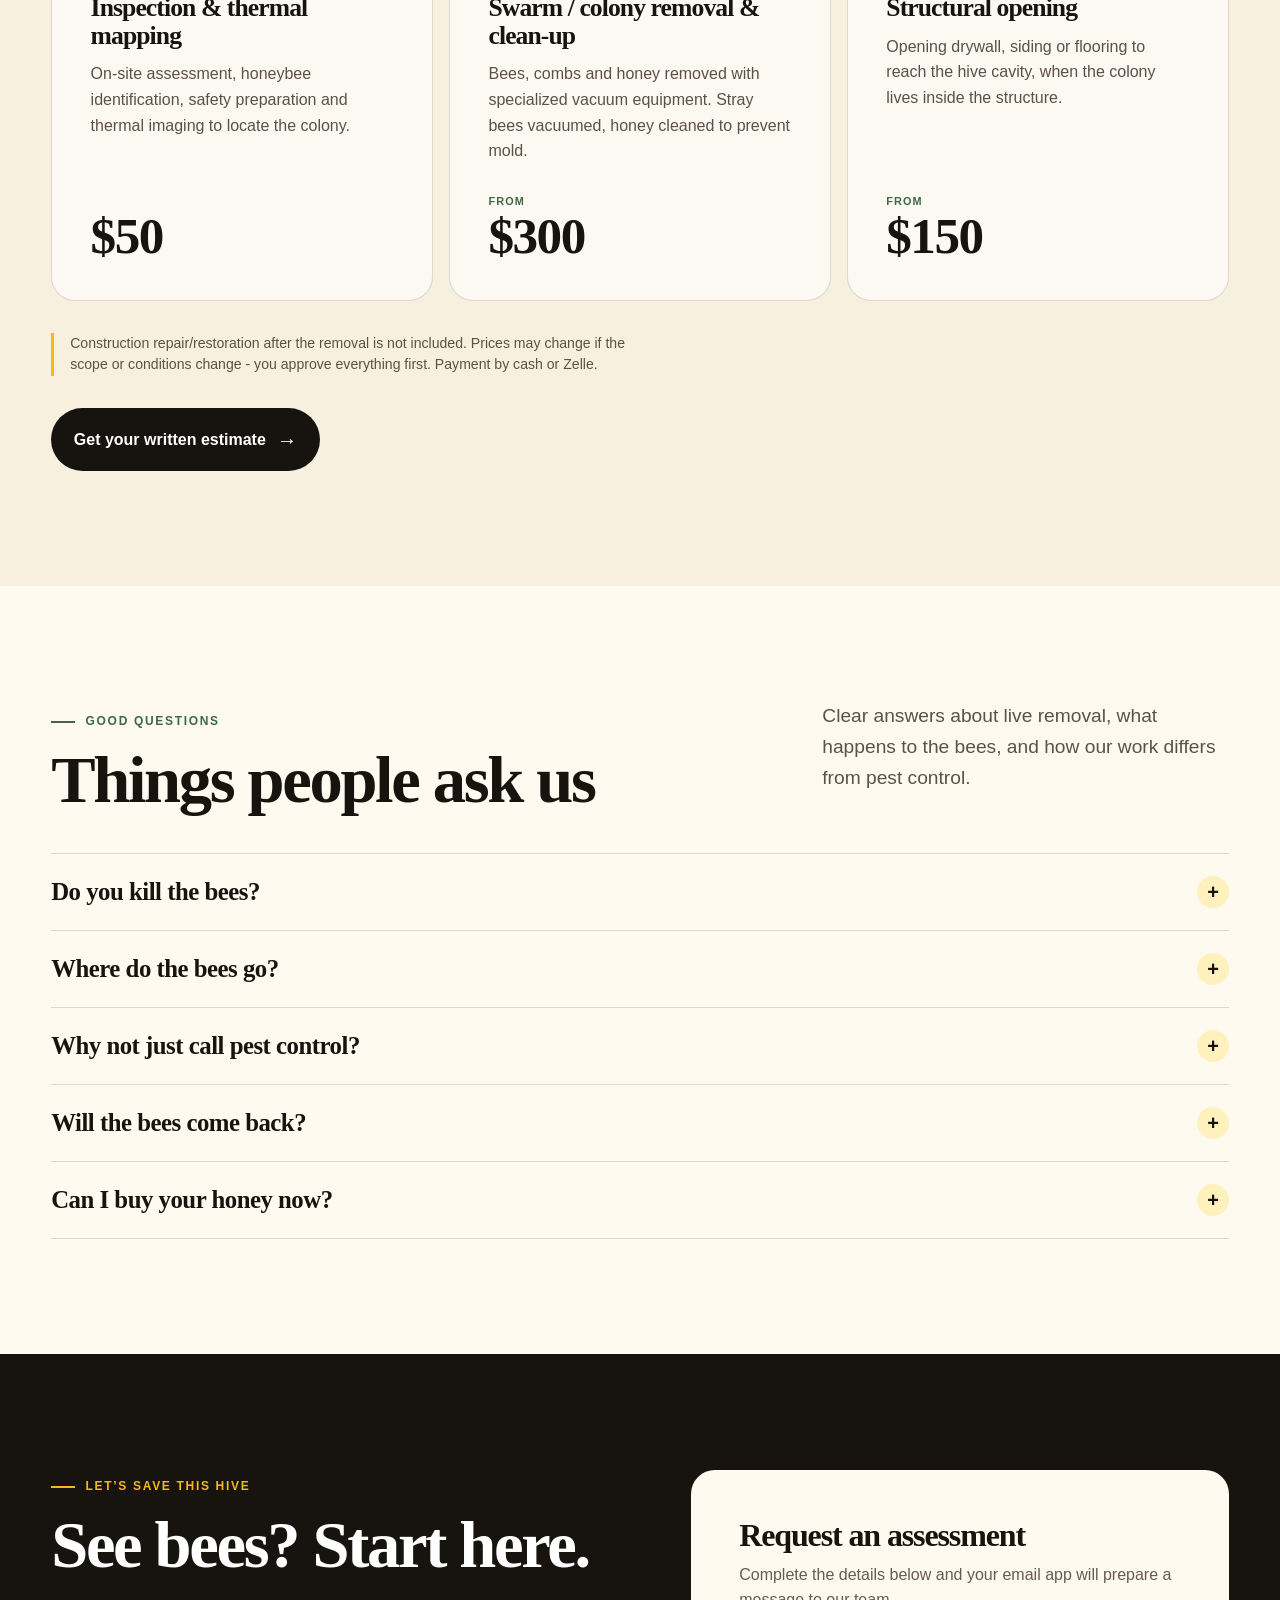
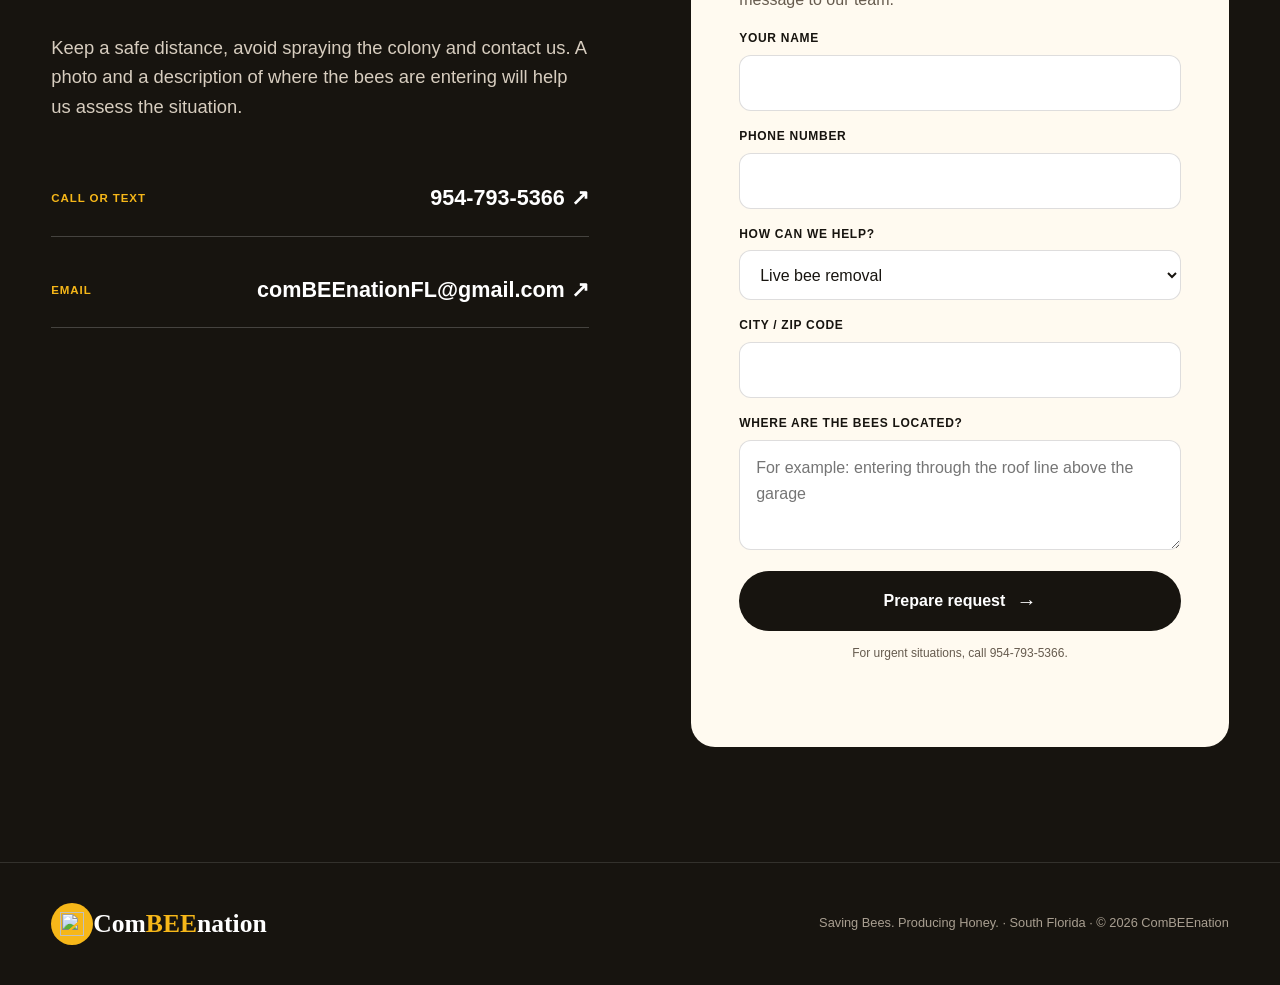
==== commit 6284f932: "Refactor index.html and styles.css for improved layout and readability. Adjust text formatting for b" ====
--- a/index.html
+++ b/index.html
@@ -42,7 +42,9 @@
                 <div class="hero__copy">
                     <p class="eyebrow">Humane bee removal · South Florida</p>
                     <h1>Saving bees.<br><span>Protecting homes.</span></h1>
-                    <p class="hero__lede">ComBEEnation combines producing honey with saving honeybees. We safely remove and relocate colonies, giving every hive a second chance. Family-run, bee-first, South Florida.</p>
+                    <p class="hero__lede">ComBEEnation combines producing honey with saving honeybees. We safely remove
+                        and relocate colonies, giving every hive a second chance. Family-run, bee-first, South Florida.
+                    </p>
                     <div class="hero__actions">
                         <a class="button" href="#contact">Request bee removal <span class="button__arrow"
                                 aria-hidden="true">→</span></a>
@@ -115,7 +117,8 @@
                                 src="assets/images/svg/service-apiary-care.svg" alt=""></span>
                         <span class="service-card__number">SERVICE 04</span>
                         <h3>Apiary care</h3>
-                        <p>Want to keep the colony? We can help set up a hive on your property, navigate local rules, and offer ongoing care - even harvest your own honey when the season allows.</p>
+                        <p>Want to keep the colony? We can help set up a hive on your property, navigate local rules,
+                            and offer ongoing care - even harvest your own honey when the season allows.</p>
                     </article>
                     <article class="service-card reveal">
                         <span class="service-card__icon" aria-hidden="true"><img class="svg-icon"
@@ -179,8 +182,10 @@
         <section class="story" id="story">
             <div class="container story__grid">
                 <div class="story__art reveal" aria-label="The House of Buddy Bees">
-                    <img class="buddy" src="assets/images/buddy.webp"
-                        alt="Buddy, the rescue dog who inspired Buddy Bees Honey">
+                    <div class="buddy-clip">
+                        <img class="buddy" src="assets/images/buddy.webp"
+                            alt="Buddy, the rescue dog who inspired Buddy Bees Honey">
+                    </div>
                     <div class="buddy-badge">
                         <strong>Meet Buddy</strong>
                         <span>Chief Bee Buddy</span>
@@ -197,14 +202,17 @@
                         and many long days in the Florida heat. Today, ComBEEnation rescues bees, manages healthy
                         apiaries and shares the honey they can safely spare.</p>
                     <blockquote class="quote">
-                        <p>“We take care of them the way we would care for any other animal. Their health and well-being come first.”</p>
+                        <p>“We take care of them the way we would care for any other animal. Their health and well-being
+                            come first.”</p>
                         <cite>Cris</cite>
                     </blockquote>
                     <blockquote class="quote">
                         <p>“The idea of this company is simple: produce honey while we save the bees.”</p>
                         <cite>Guga</cite>
                     </blockquote>
-                    <p>Buddy, one of our beloved rescue dogs, became the heart of Buddy Bees Honey and a reminder that every living thing deserves compassion. ComBEEnation is the house; Buddy Bees Honey is the label on the jar.</p>
+                    <p>Buddy, one of our beloved rescue dogs, became the heart of Buddy Bees Honey and a reminder that
+                        every living thing deserves compassion. ComBEEnation is the house; Buddy Bees Honey is the label
+                        on the jar.</p>
                     <div class="values" aria-label="Our values">
                         <span class="value">Compassion</span>
                         <span class="value">Responsible care</span>
@@ -220,7 +228,10 @@
                 <div class="honey__copy reveal">
                     <p class="eyebrow">Buddy Bees Honey</p>
                     <h2>A little sweetness from a well-cared-for hive.</h2>
-                    <p>Our small-batch honey comes from South Florida colonies we inspect and nurture throughout the year. Here the bloom is too mixed to promise a single flower - it is honest local wildflower honey. We harvest responsibly, leaving the bees what they need before taking anything for ourselves.</p>
+                    <p>Our small-batch honey comes from South Florida colonies we inspect and nurture throughout the
+                        year. Here the bloom is too mixed to promise a single flower - it is honest local wildflower
+                        honey. We harvest responsibly, leaving the bees what they need before taking anything for
+                        ourselves.</p>
                     <div class="honey__facts">
                         <div class="honey__fact"><strong>Wildflower</strong><span>South Florida local</span></div>
                         <div class="honey__fact"><strong>Raw</strong><span>Strained only</span></div>
@@ -316,7 +327,9 @@
                     </details>
                     <details class="reveal">
                         <summary>Where do the bees go?</summary>
-                        <p>To our apiaries in Davie - certified beekeepers, apiaries inspected by the Florida Department of Agriculture (FDACS). There they're nursed back to strength and become part of our local honey production.</p>
+                        <p>To our apiaries in Davie - certified beekeepers, apiaries inspected by the Florida Department
+                            of Agriculture (FDACS). There they're nursed back to strength and become part of our local
+                            honey production.</p>
                     </details>
                     <details class="reveal">
                         <summary>Why not just call pest control?</summary>
--- a/assets/css/styles.css
+++ b/assets/css/styles.css
@@ -304,10 +304,17 @@
         .menu-toggle {
             display: none;
             flex-shrink: 0;
+            box-sizing: border-box;
             width: 42px;
             height: 42px;
+            min-width: 42px;
+            min-height: 42px;
+            padding: 0;
             border: 1px solid rgba(255, 255, 255, .35);
             border-radius: 50%;
+            aspect-ratio: 1;
+            appearance: none;
+            -webkit-appearance: none;
             background: transparent;
             color: inherit;
             font-size: 1.15rem;
@@ -331,16 +338,12 @@
             content: "";
             position: absolute;
             inset: 0;
-            opacity: .12;
-            background-image:
-                linear-gradient(30deg, #f6b719 12%, transparent 12.5%, transparent 87%, #f6b719 87.5%, #f6b719),
-                linear-gradient(150deg, #f6b719 12%, transparent 12.5%, transparent 87%, #f6b719 87.5%, #f6b719),
-                linear-gradient(30deg, #f6b719 12%, transparent 12.5%, transparent 87%, #f6b719 87.5%, #f6b719),
-                linear-gradient(150deg, #f6b719 12%, transparent 12.5%, transparent 87%, #f6b719 87.5%, #f6b719),
-                linear-gradient(60deg, rgba(246, 183, 25, .8) 25%, transparent 25.5%, transparent 75%, rgba(246, 183, 25, .8) 75%);
-            background-position: 0 0, 0 0, 28px 49px, 28px 49px, 0 0;
-            background-size: 56px 98px;
-            mask-image: linear-gradient(90deg, transparent 30%, #000 100%);
+            opacity: .22;
+            background-color: transparent;
+            background-image: url("../images/honeycomb-pattern.png");
+            background-size: 62.35px 108px;
+            background-repeat: repeat;
+            mask-image: linear-gradient(90deg, transparent 28%, #000 100%);
         }
 
         .hero__grid {
@@ -731,15 +734,14 @@
             position: relative;
             min-height: 620px;
             border-radius: var(--radius-lg);
-            background:
-                radial-gradient(circle at 50% 28%, #ffe7a0 0 18%, transparent 18.5%),
-                linear-gradient(145deg, var(--color-honey) 0 48%, var(--color-bark) 48%);
+            background: linear-gradient(145deg, var(--color-honey) 0 48%, var(--color-bark) 48%);
             box-shadow: var(--shadow-card);
         }
 
         .story__art::before {
             content: "THE HOUSE OF";
             position: absolute;
+            z-index: 2;
             top: 2rem;
             left: 2rem;
             color: var(--color-ink);
@@ -748,16 +750,47 @@
             letter-spacing: .18em;
         }
 
+        .story__art::after {
+            content: "";
+            position: absolute;
+            z-index: 0;
+            left: 50%;
+            top: 46%;
+            width: min(82%, 400px);
+            aspect-ratio: 1;
+            border-radius: 50%;
+            background: #ffe7a0;
+            transform: translate(-50%, -50%);
+        }
+
+        /* Círculo que contém o Buddy — overflow escondido evita vazamento */
+        .buddy-clip {
+            position: absolute;
+            z-index: 1;
+            left: 50%;
+            top: 46%;
+            display: grid;
+            width: min(82%, 400px);
+            aspect-ratio: 1;
+            place-items: center;
+            overflow: hidden;
+            border-radius: 50%;
+            transform: translate(-50%, -50%);
+        }
+
         .story__art .buddy {
-            position: absolute;
-            right: 50%;
-            bottom: 0;
-            width: 58%;
-            transform: translateX(50%);
+            position: static;
+            width: 52%;
+            max-width: none;
+            height: auto;
+            transform: none;
+            object-fit: contain;
+            filter: none;
         }
 
         .story__stamp {
             position: absolute;
+            z-index: 2;
             right: 1.5rem;
             bottom: 1.5rem;
             display: grid;
@@ -795,7 +828,7 @@
             line-height: 1.28;
         }
 
-        .quote + .quote {
+        .quote+.quote {
             margin-top: -0.5rem;
         }
 
@@ -1492,7 +1525,11 @@
 
         @media (max-width: 600px) {
             h1 {
-                font-size: clamp(3.3rem, 17vw, 5rem);
+                font-size: clamp(2.85rem, 13.5vw, 4.4rem);
+            }
+
+            .hero h1 span {
+                font-size: .88em;
             }
 
             .nav {
@@ -1503,6 +1540,8 @@
             .menu-toggle {
                 width: 36px;
                 height: 36px;
+                min-width: 36px;
+                min-height: 36px;
                 font-size: 1rem;
             }
 
@@ -1600,4 +1639,4 @@
                 transform: translate(24px, 24px);
                 transition-duration: 200ms;
             }
-        }
+        }
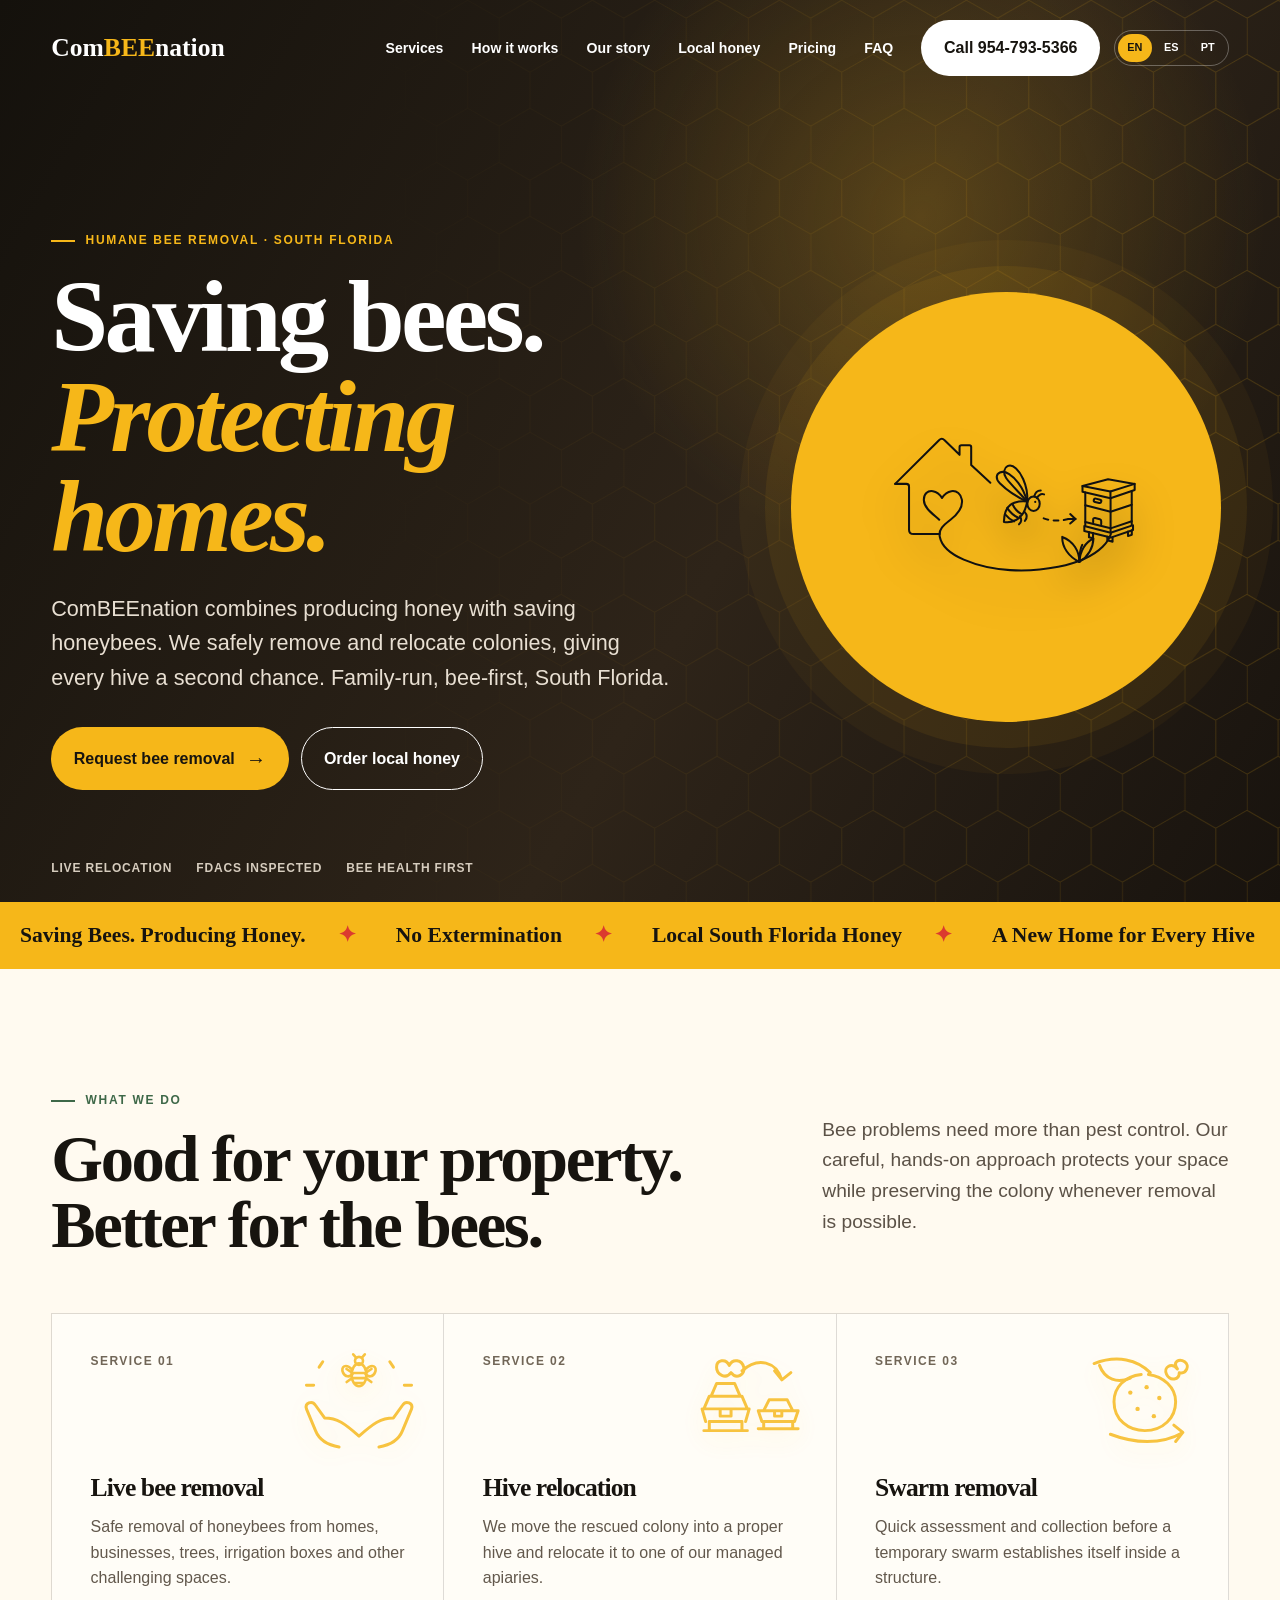
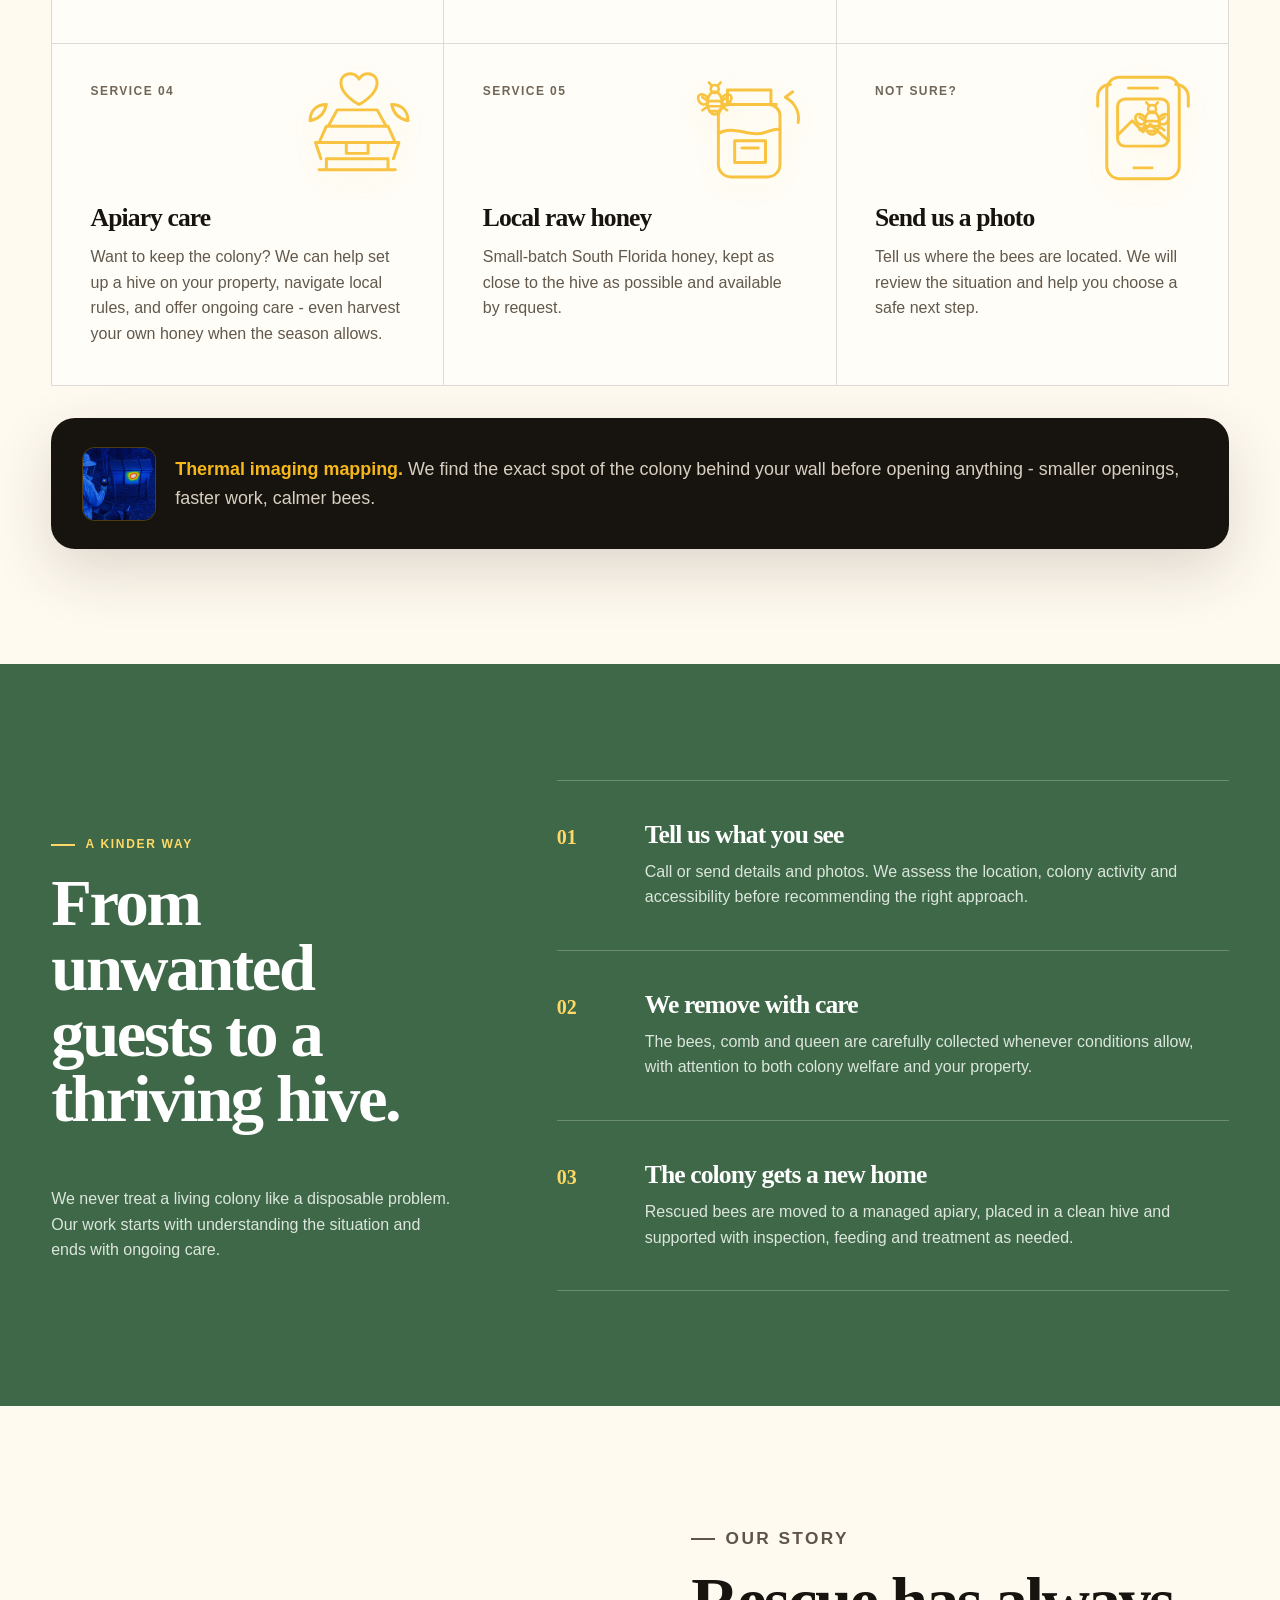
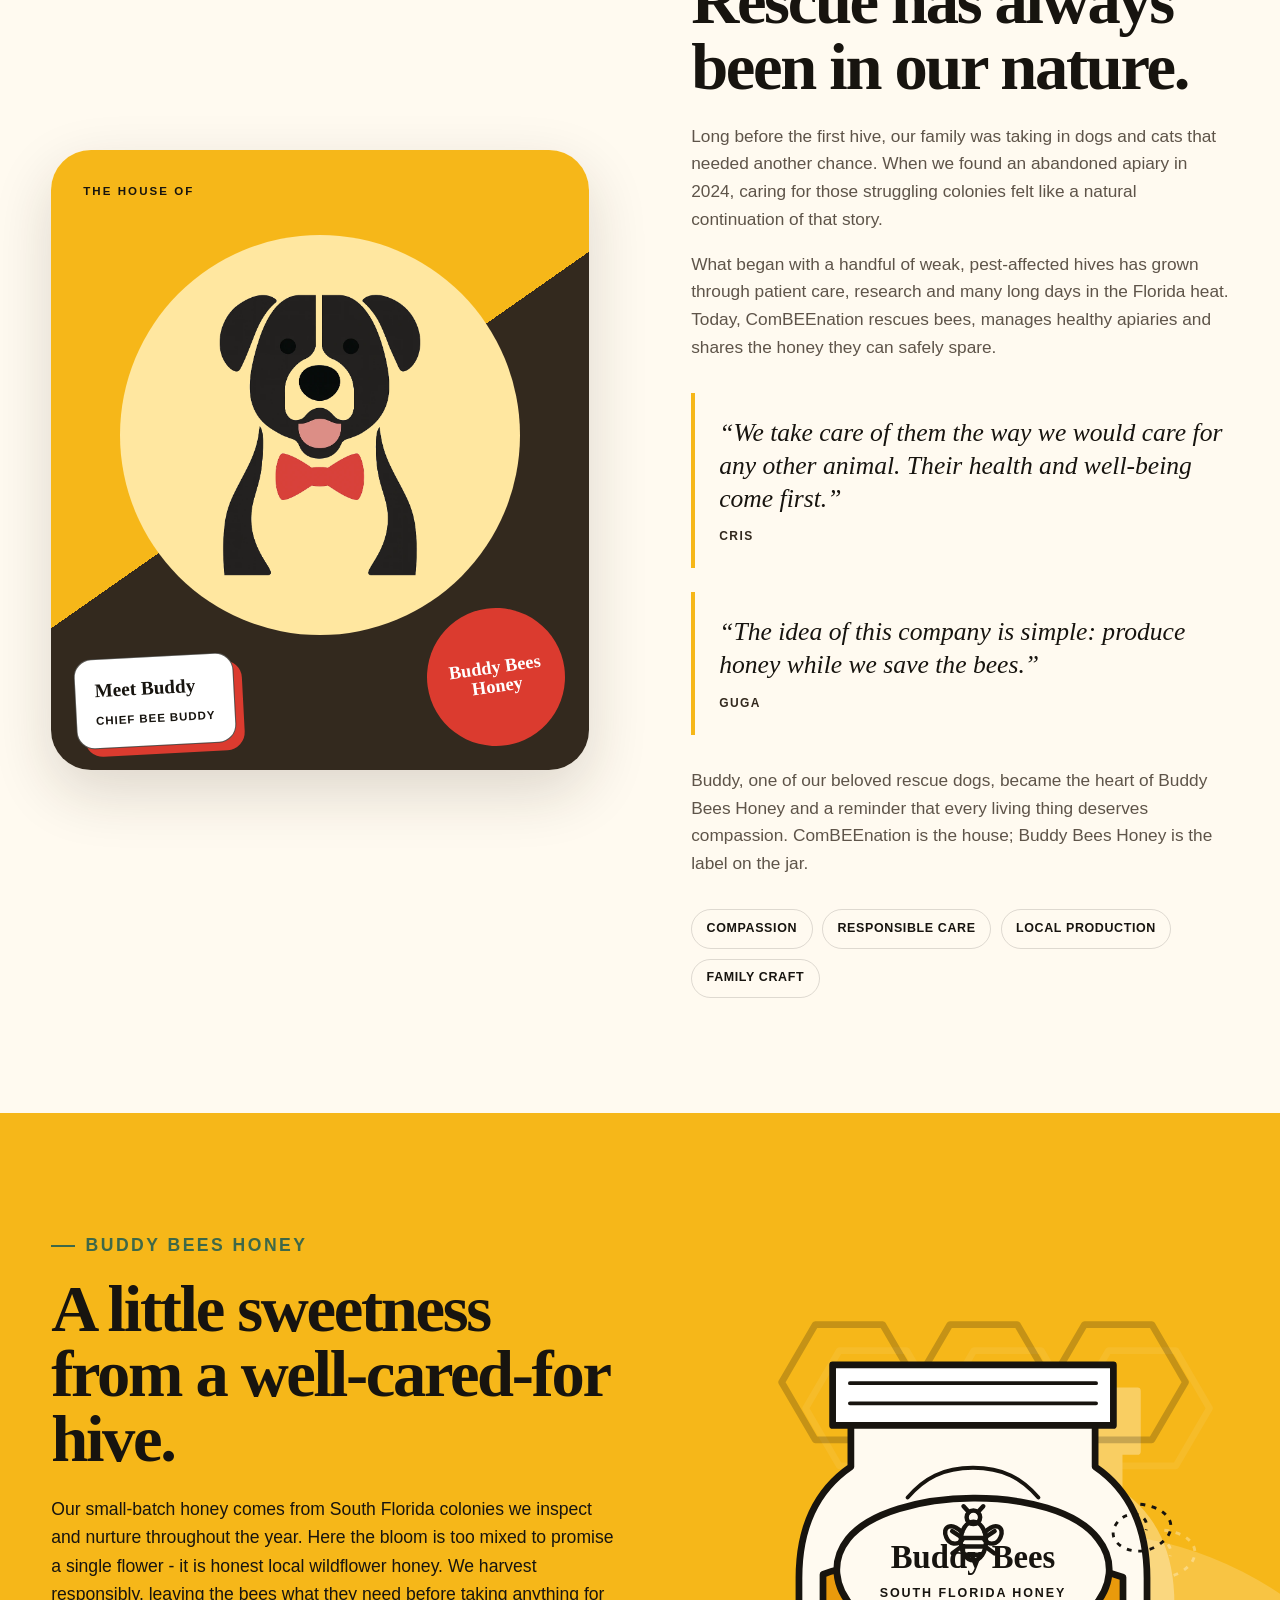
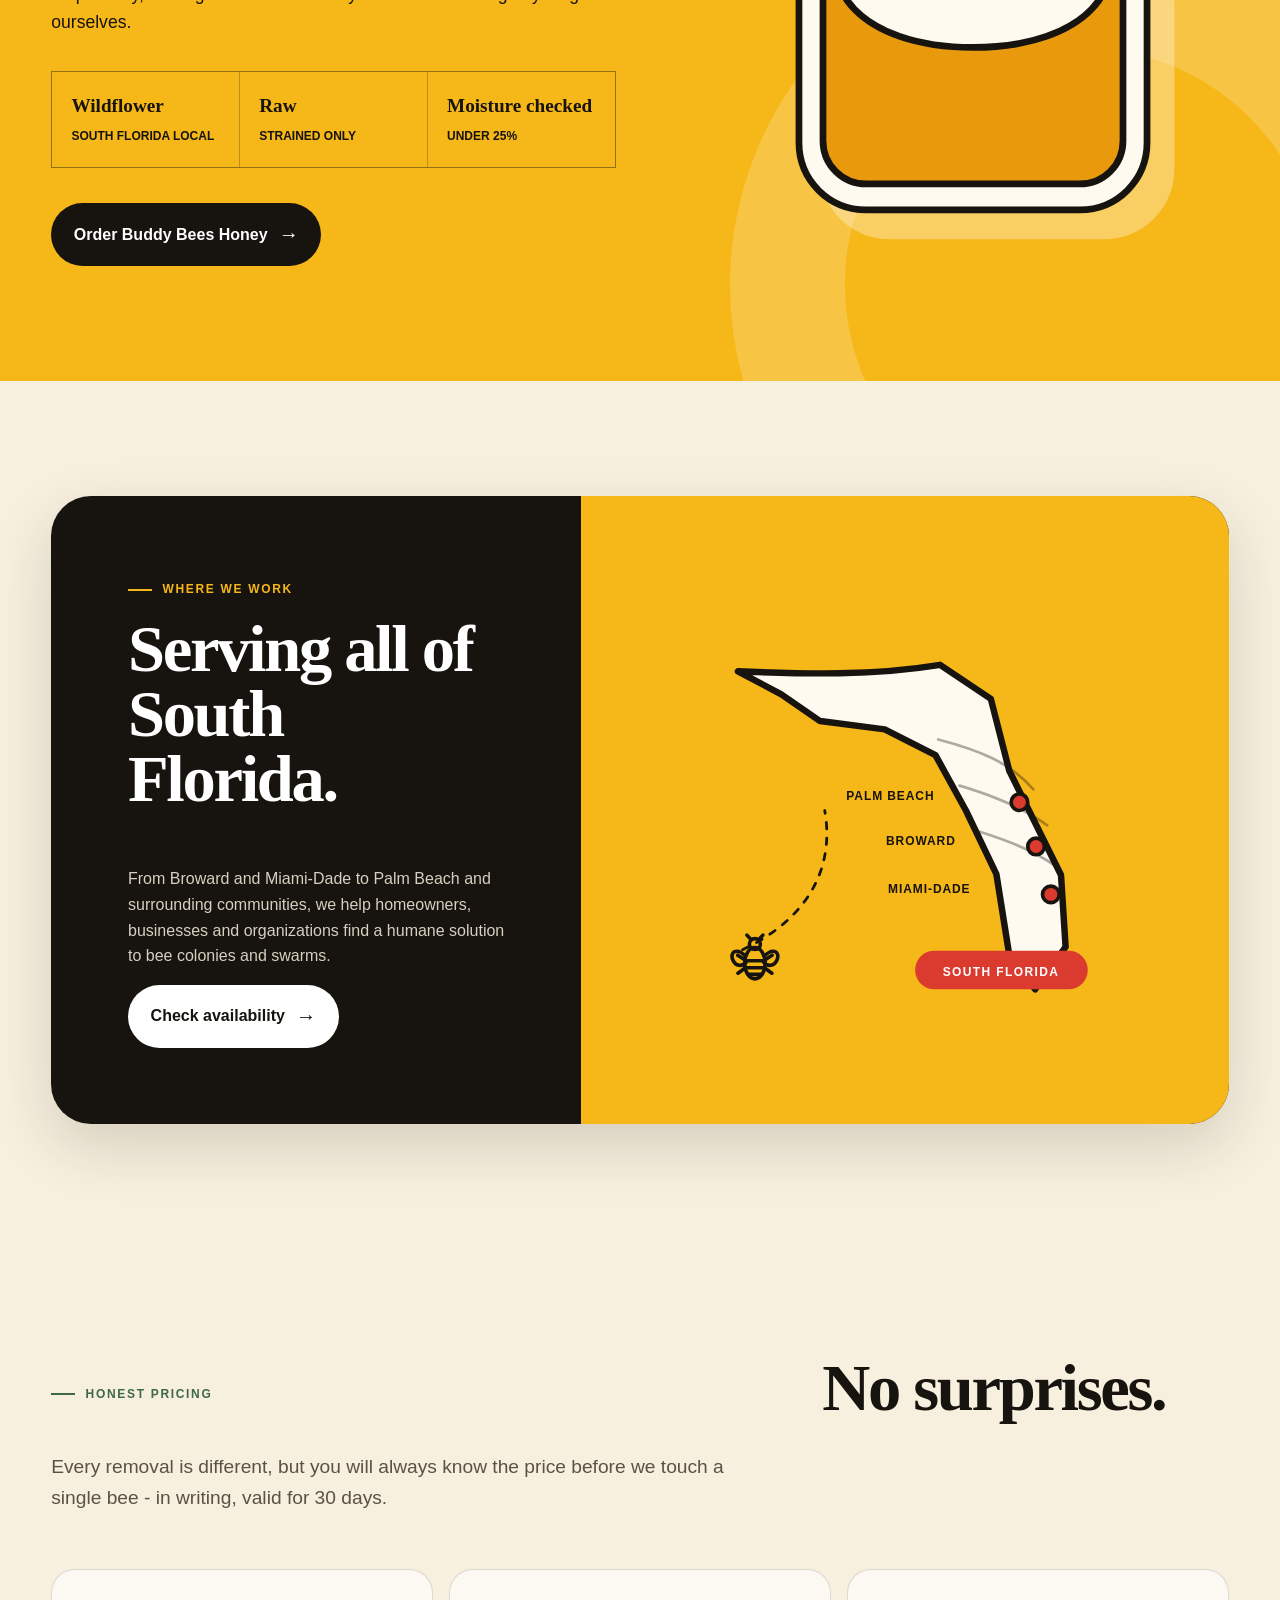
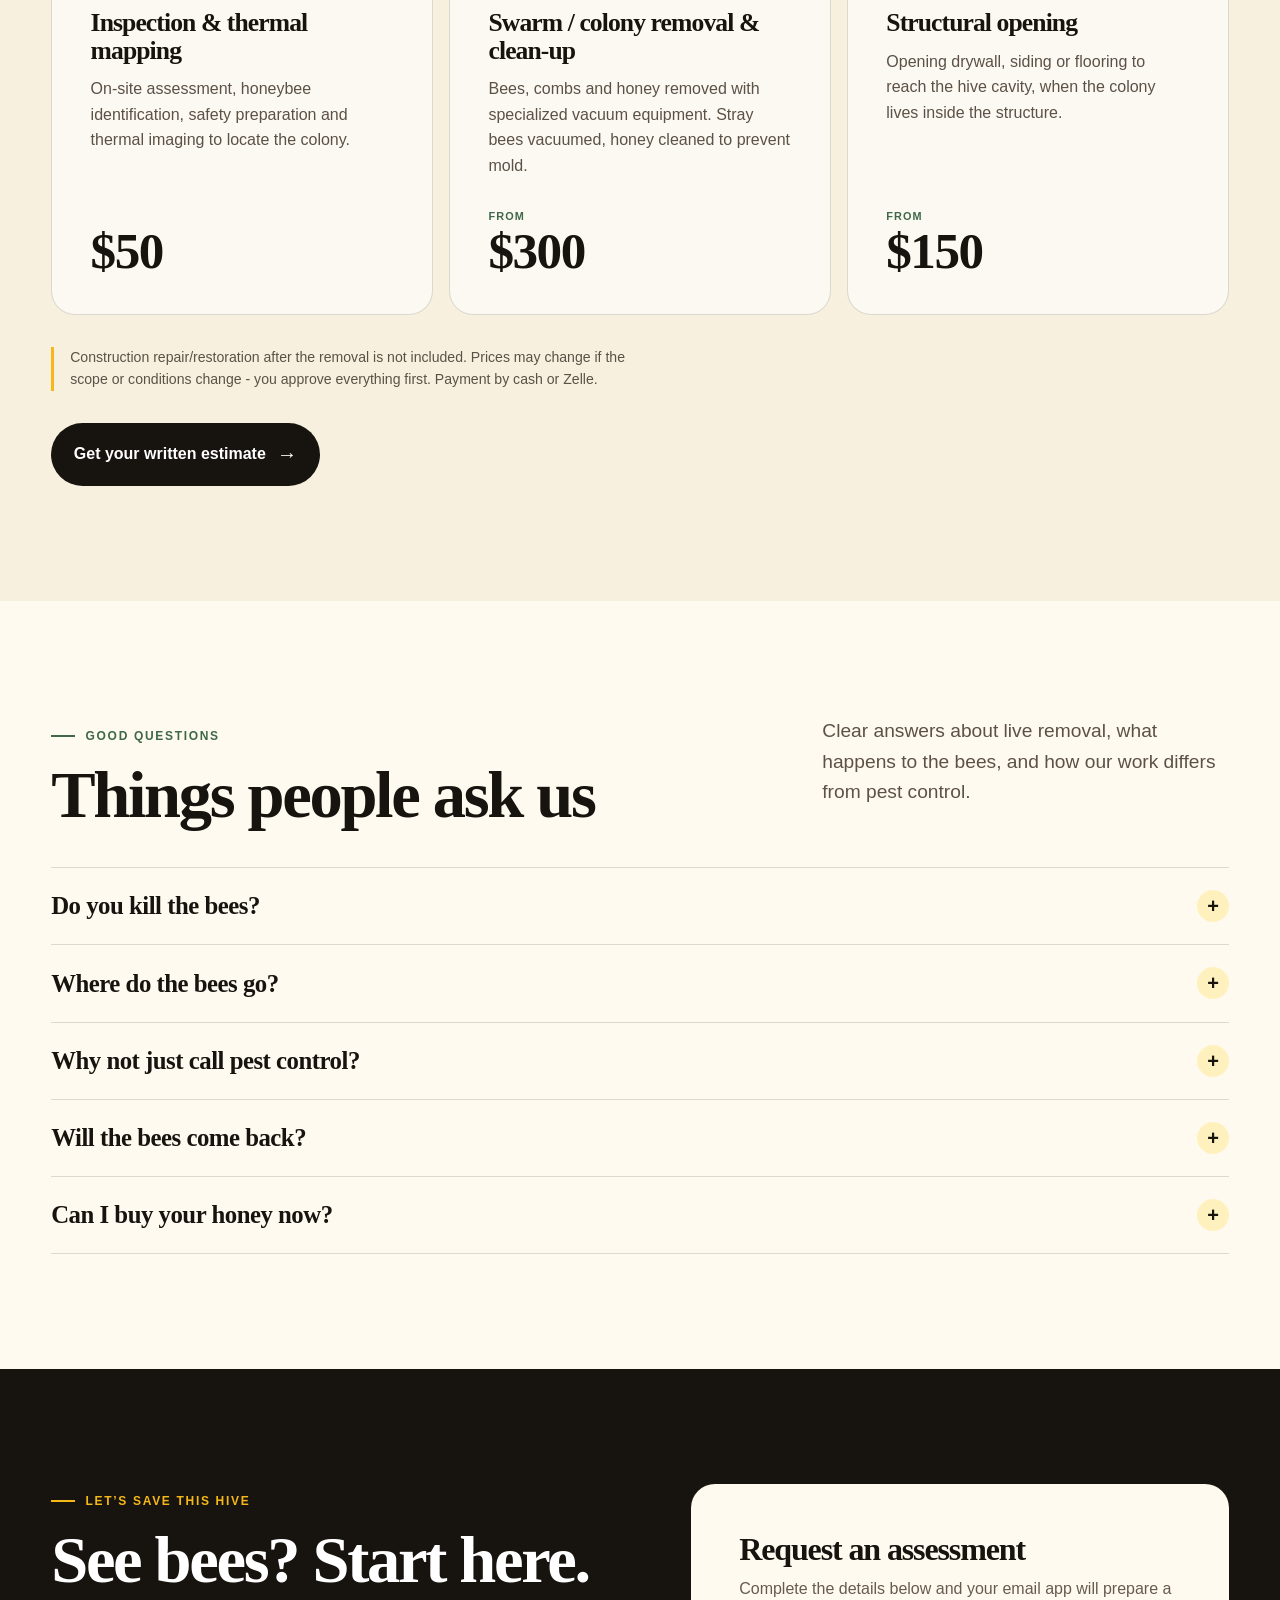
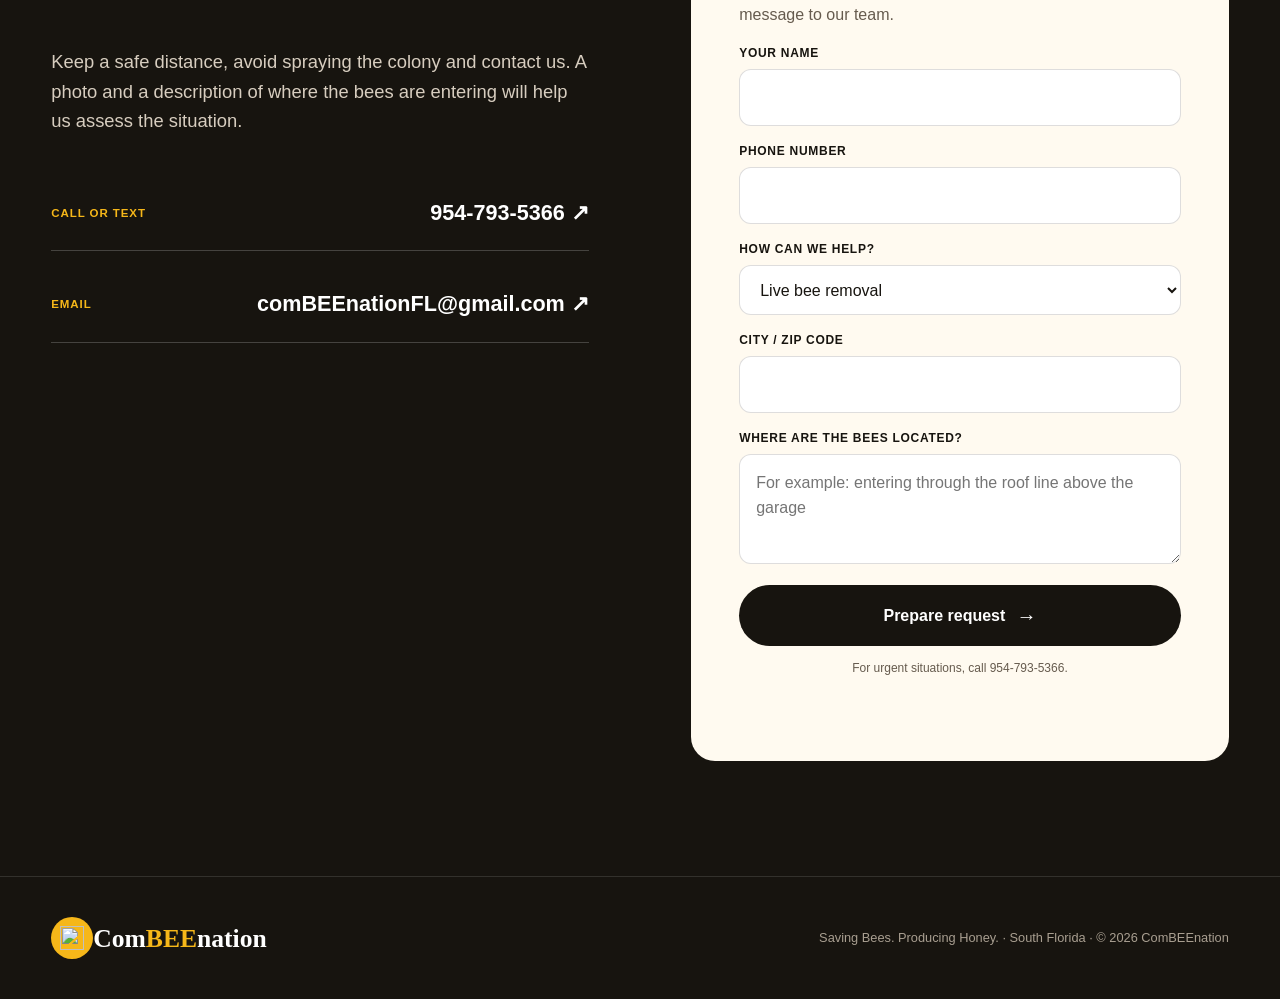
==== commit 02d21a01: "Replace thermal camera SVG with a new infrared image in index.html. Update styles for the thermal ph" ====
--- a/index.html
+++ b/index.html
@@ -138,7 +138,8 @@
                     </article>
                 </div>
                 <div class="thermal reveal">
-                    <img class="thermal__icon" src="assets/images/svg/thermal-camera.svg" alt="">
+                    <img class="thermal__photo" src="assets/images/infrared.webp"
+                        alt="Beekeeper using a thermal camera to locate a colony by its heat signature">
                     <p><strong>Thermal imaging mapping.</strong> We find the exact spot of the colony behind your wall
                         before opening anything - smaller openings, faster work, calmer bees.</p>
                 </div>
--- a/assets/css/styles.css
+++ b/assets/css/styles.css
@@ -637,10 +637,15 @@
             box-shadow: var(--shadow-card);
         }
 
-        .thermal__icon {
+        .thermal__photo {
             flex: 0 0 auto;
-            width: 48px;
-            height: 48px;
+            width: 72px;
+            height: 72px;
+            object-fit: cover;
+            object-position: center;
+            border-radius: 12px;
+            opacity: .88;
+            box-shadow: 0 0 0 1px rgba(246, 183, 25, .28);
         }
 
         .thermal p {
@@ -763,7 +768,7 @@
             transform: translate(-50%, -50%);
         }
 
-        /* Círculo que contém o Buddy — overflow escondido evita vazamento */
+        /* Círculo que contém o Buddy - overflow escondido evita vazamento */
         .buddy-clip {
             position: absolute;
             z-index: 1;
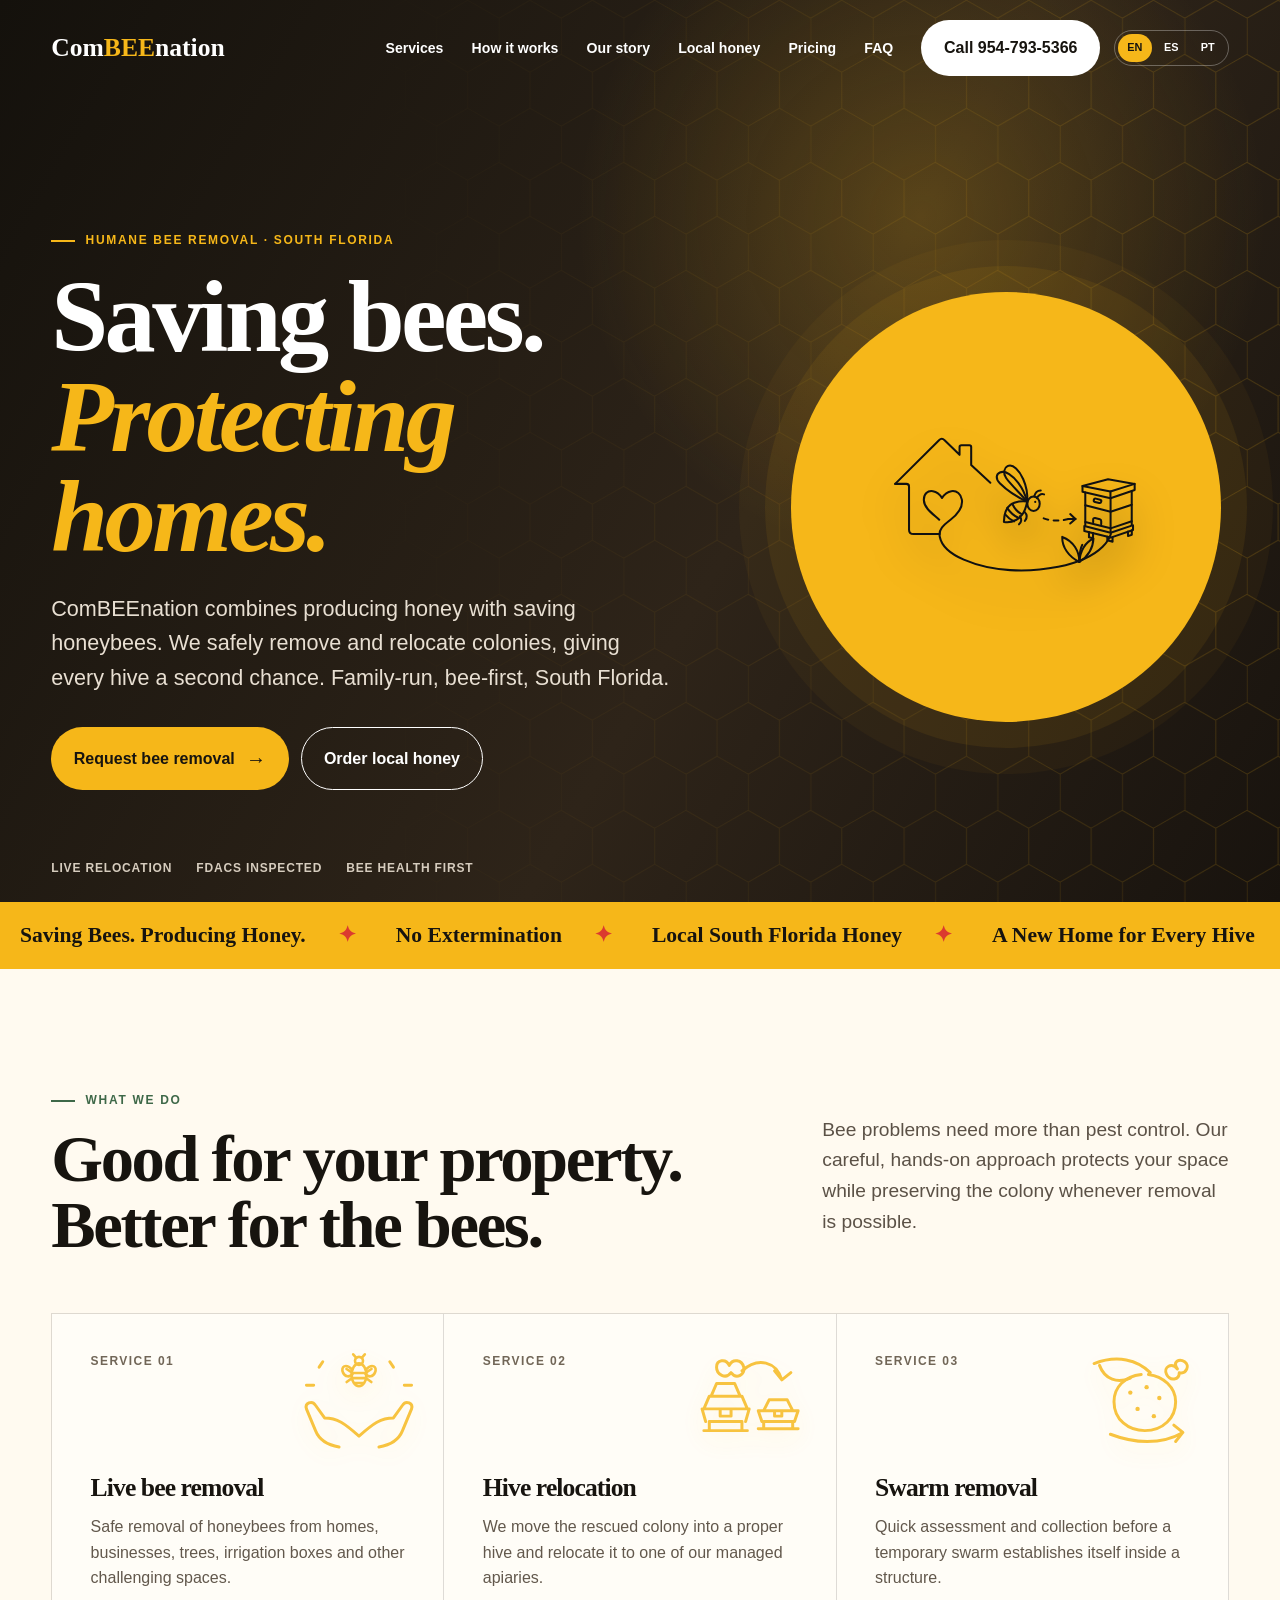
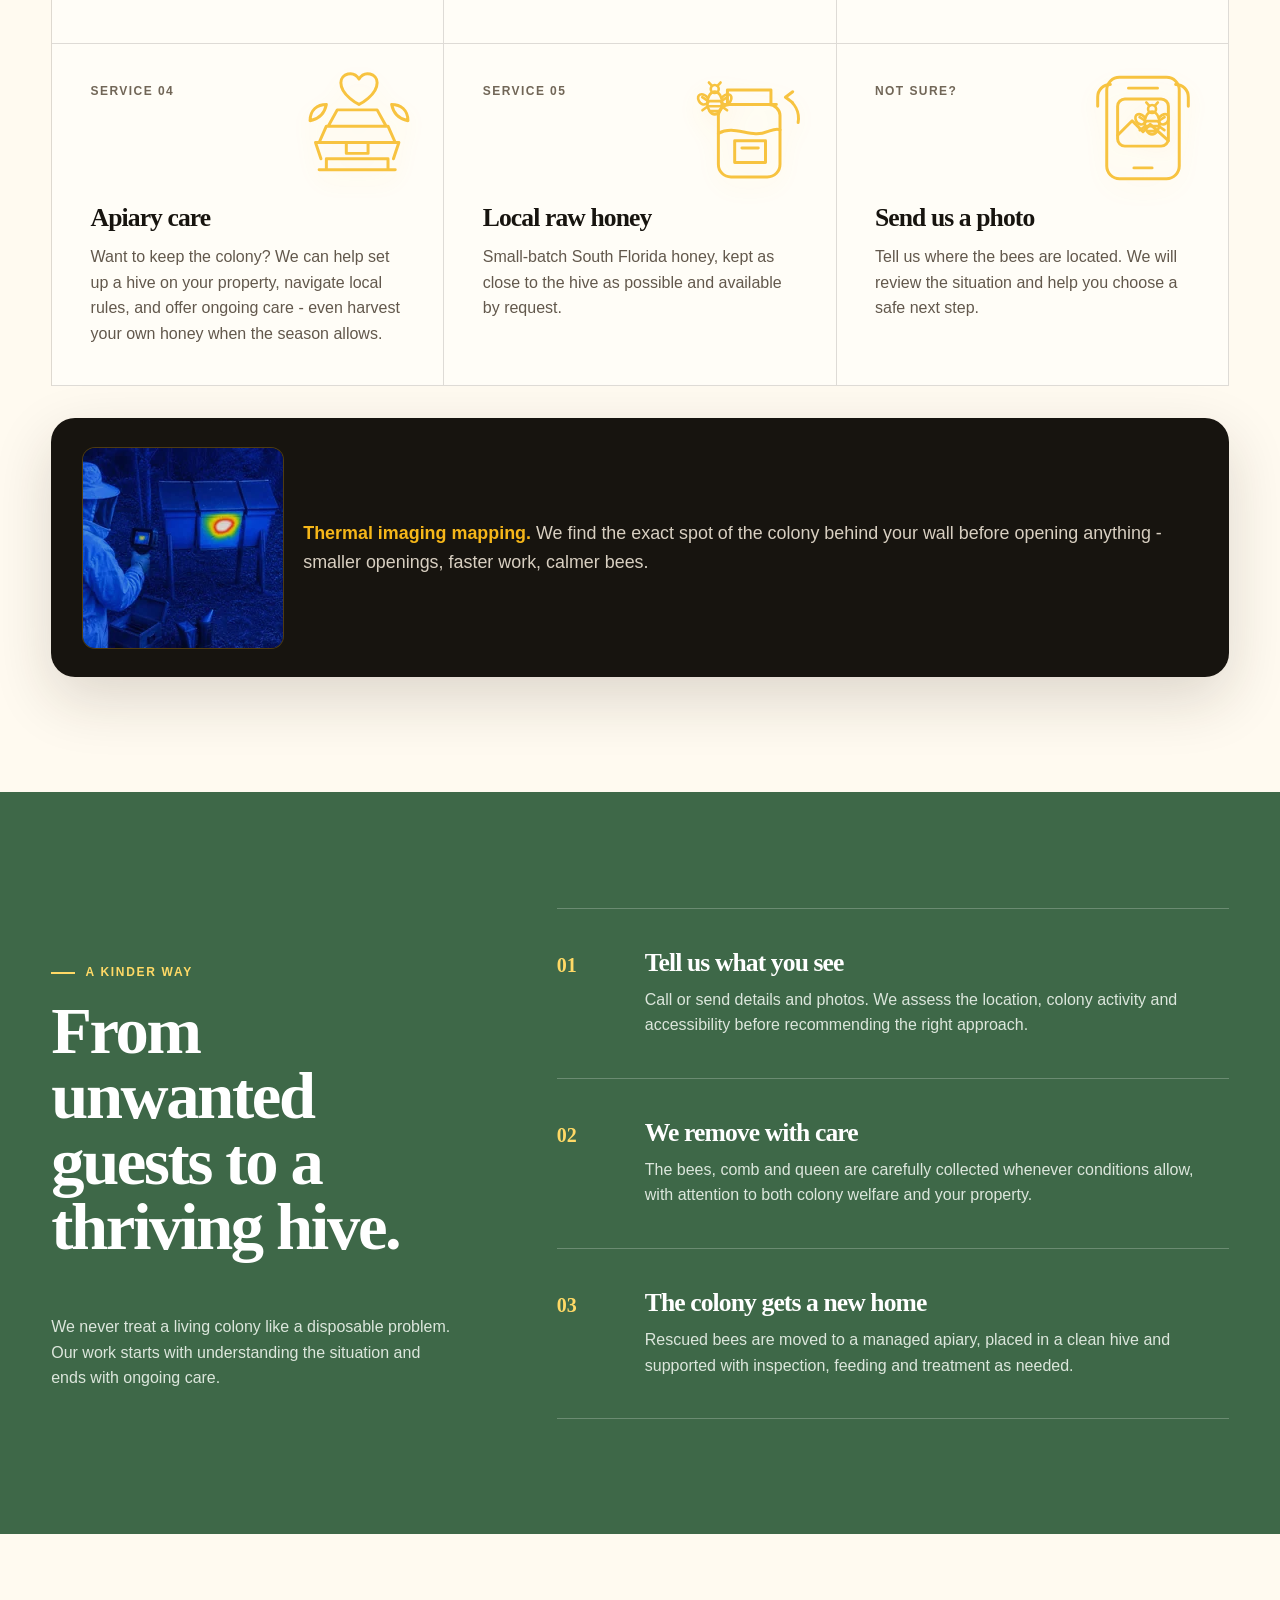
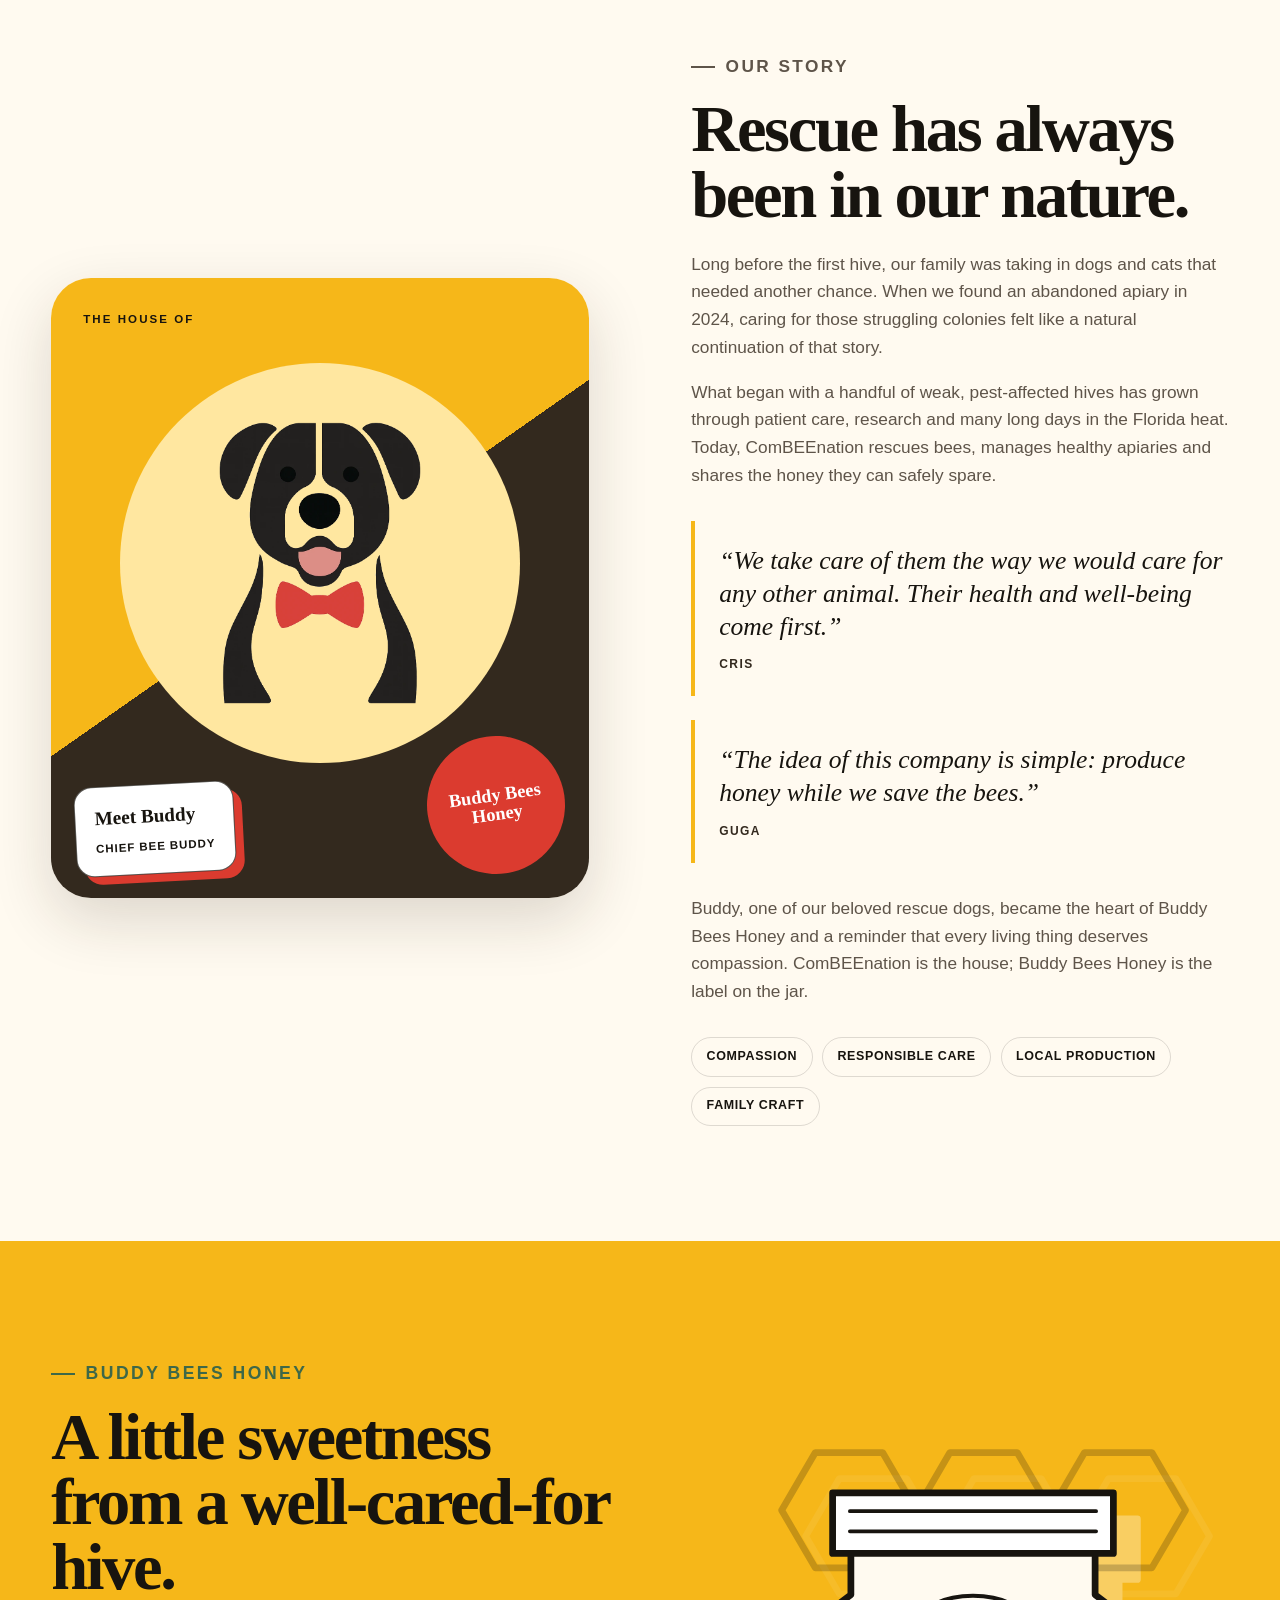
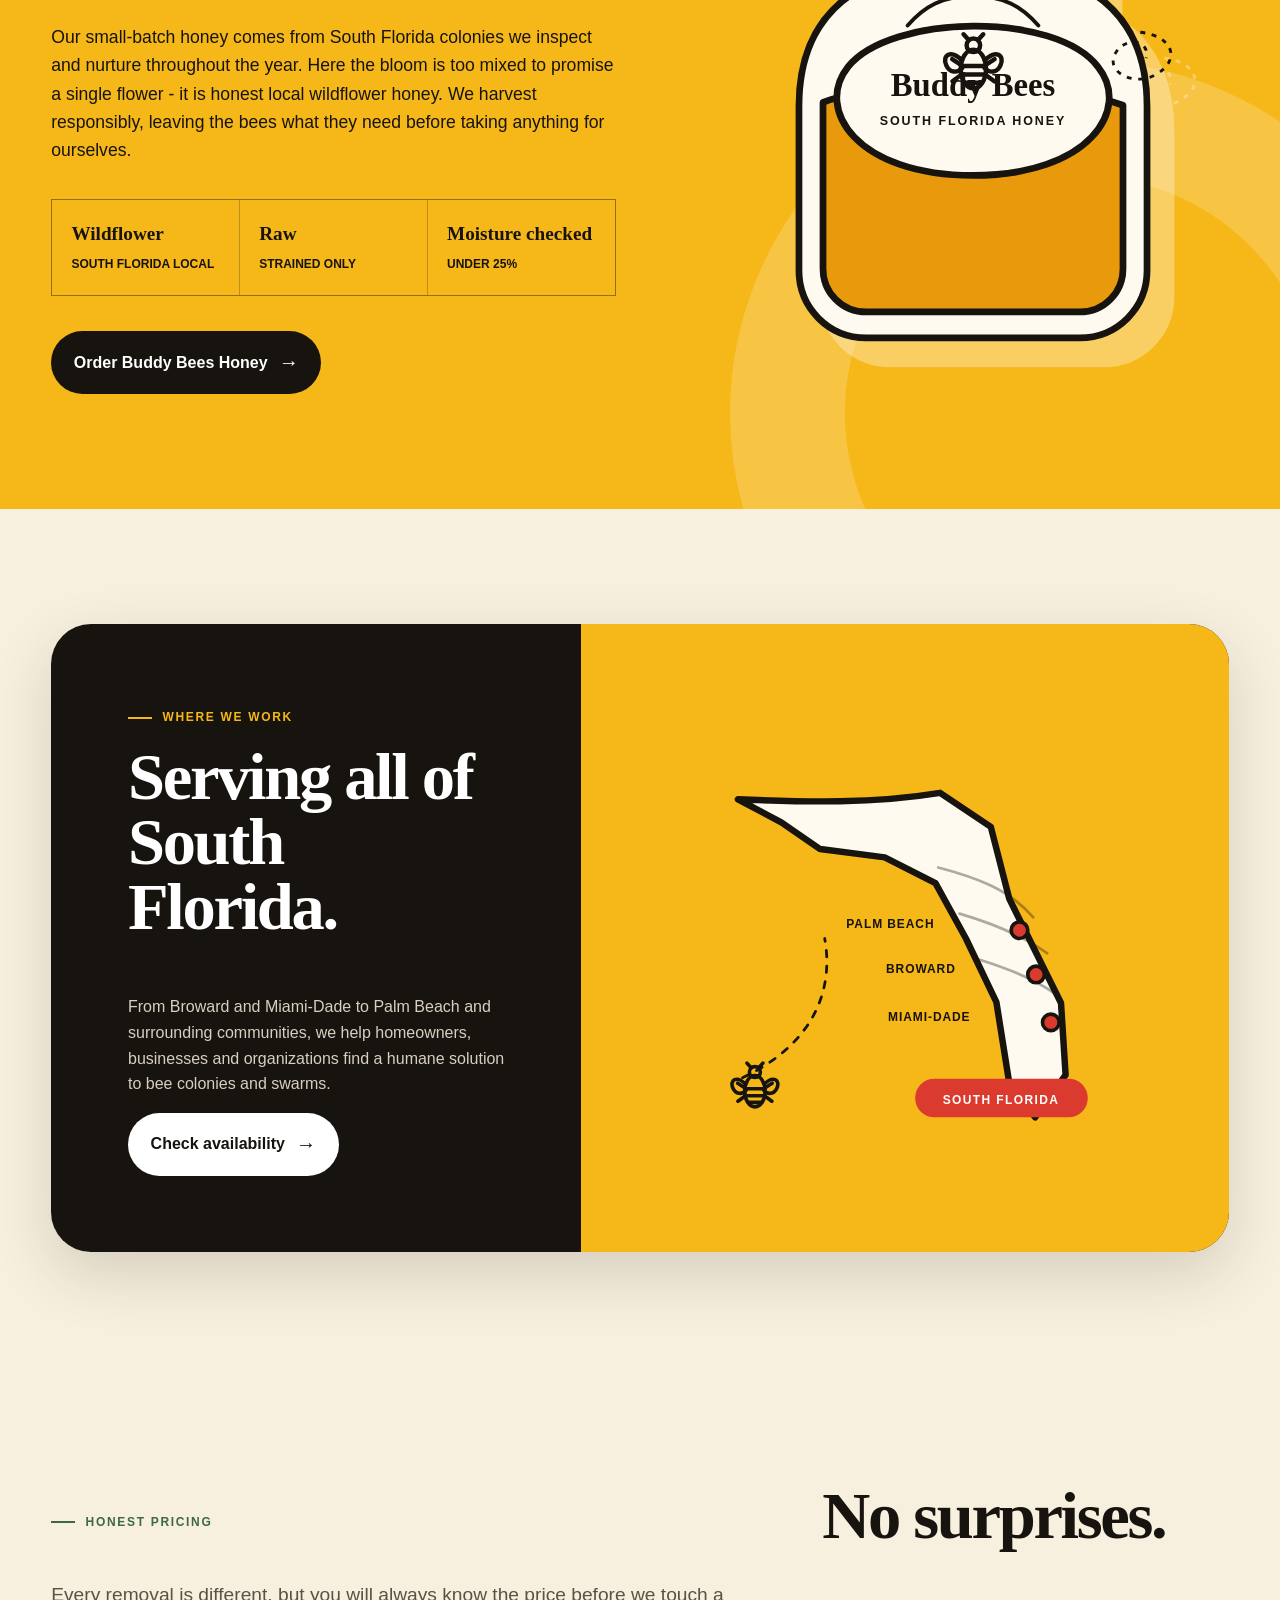
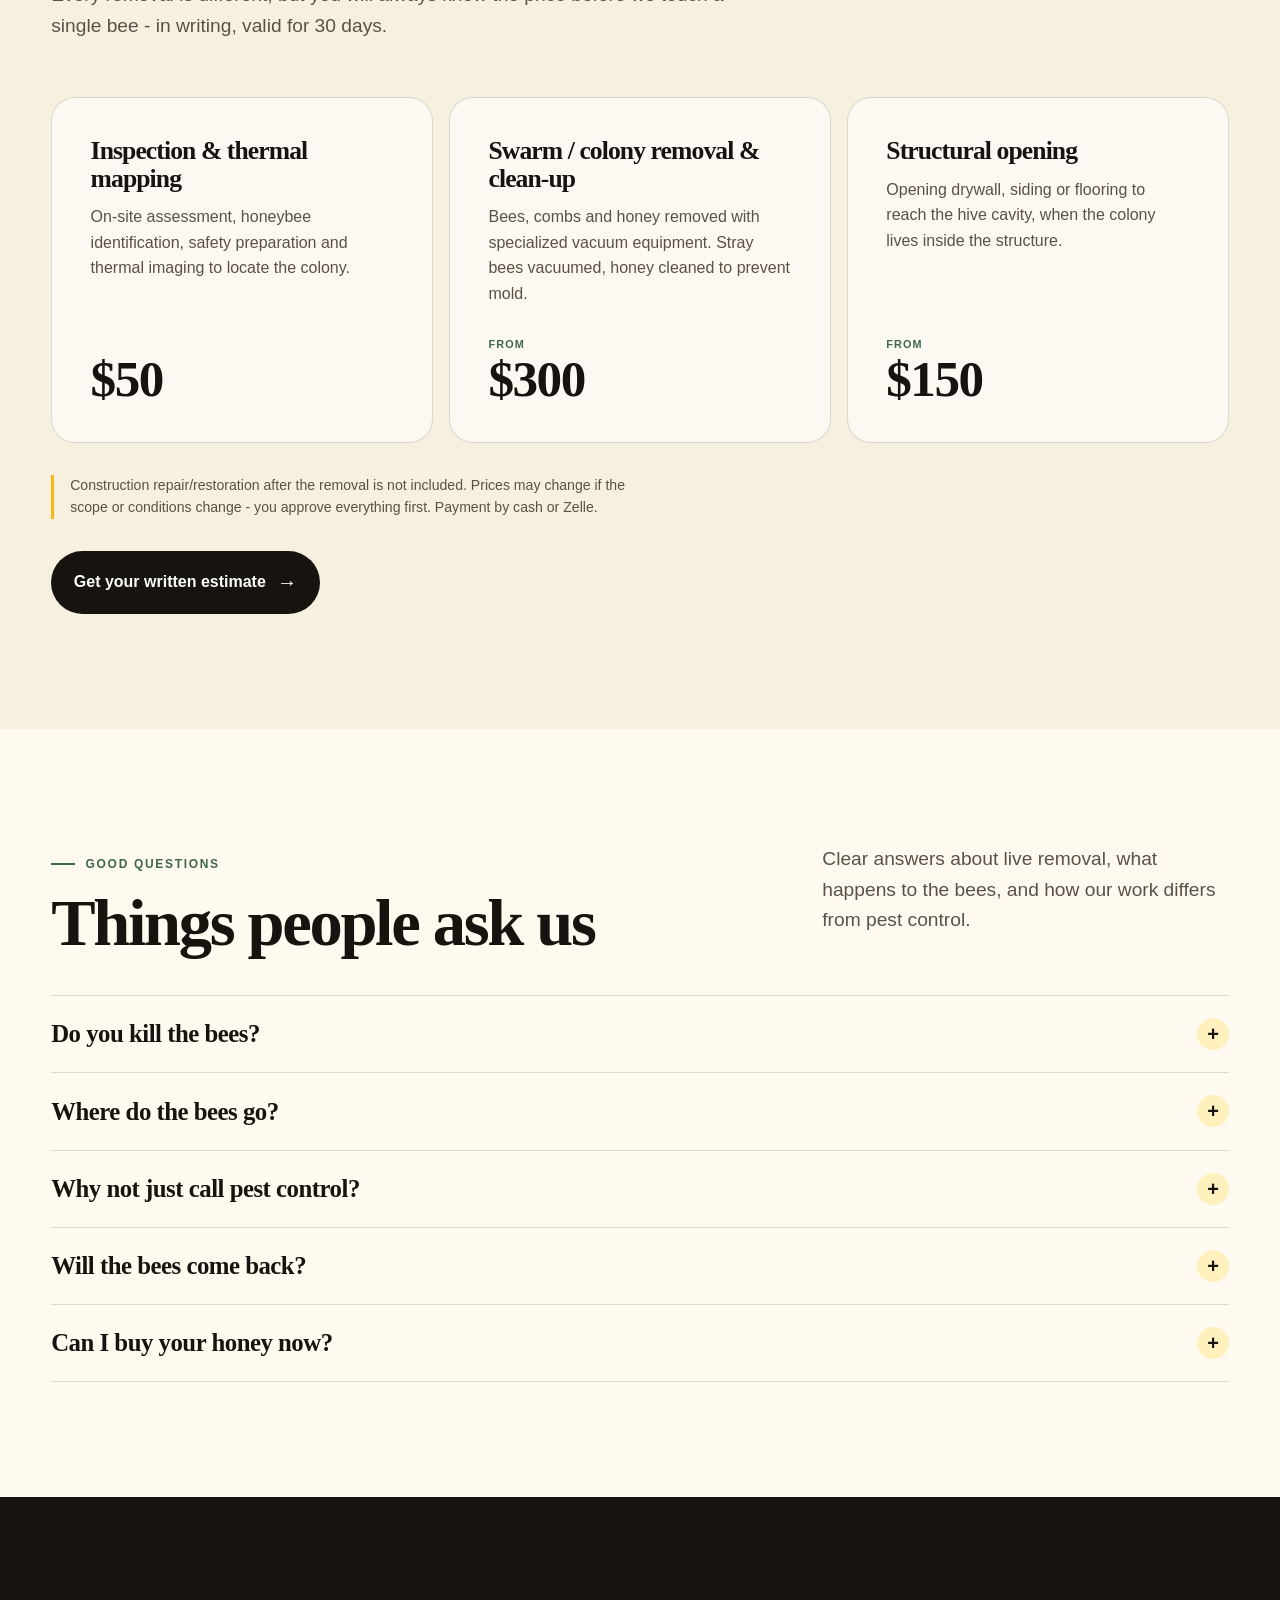
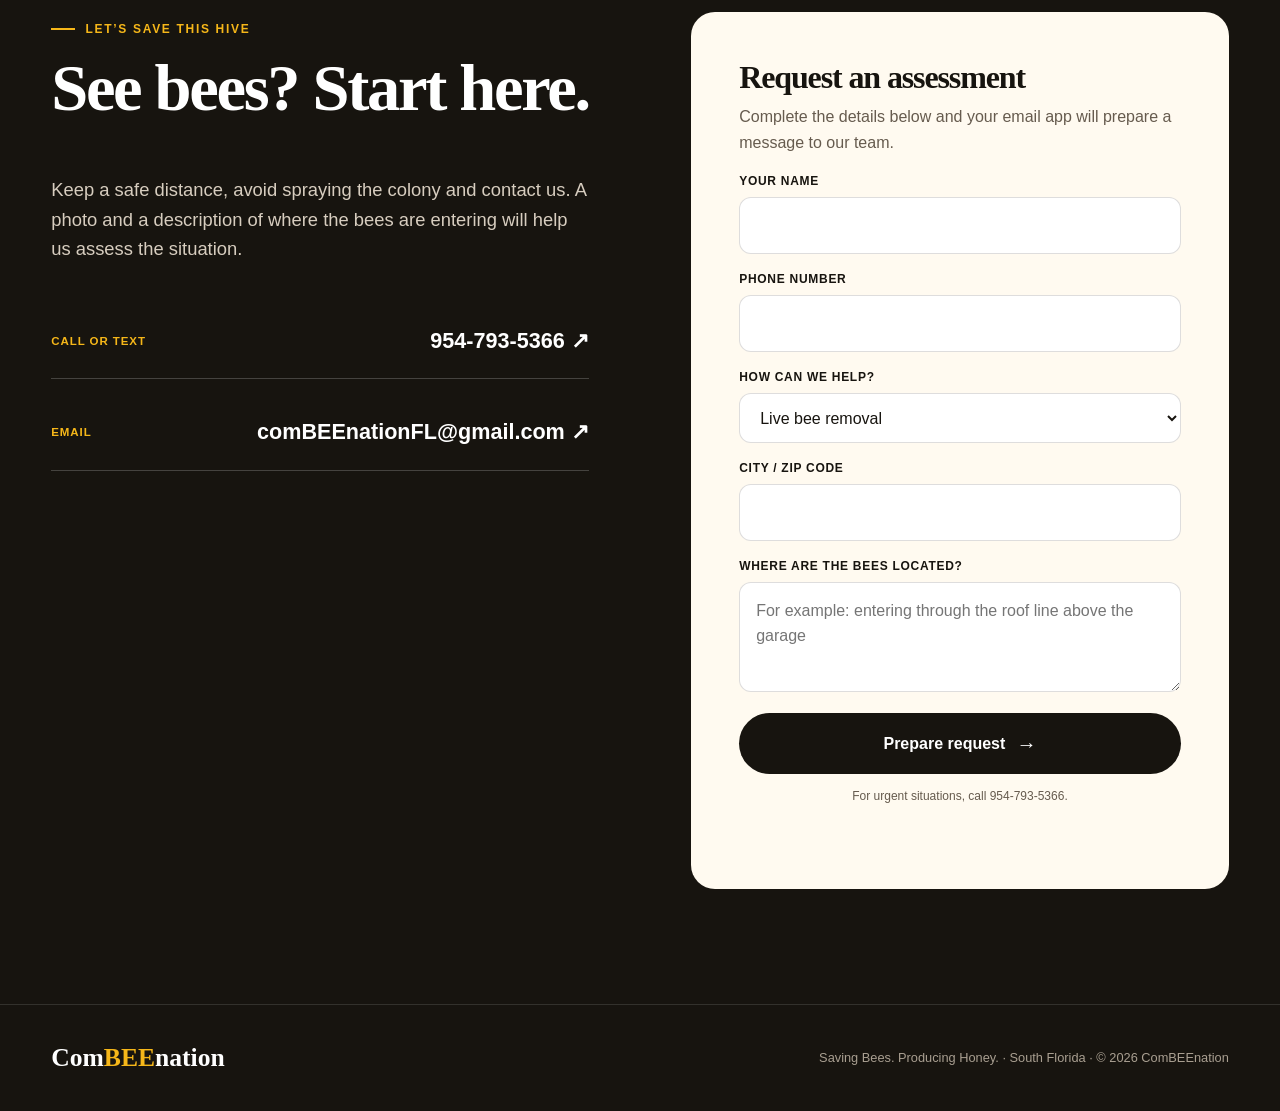
==== commit a367dabd: "Remove logo SVG markup and associated styles from index.html and styles.css to streamline the design" ====
--- a/index.html
+++ b/index.html
@@ -418,8 +418,6 @@
     <footer class="footer">
         <div class="container footer__inner">
             <a class="logo" href="#home">
-                <span class="logo__mark" aria-hidden="true"><img class="svg-icon" src="assets/images/svg/icon-bee.svg"
-                        alt=""></span>
                 <span>Com<strong>BEE</strong>nation</span>
             </a>
             <p>Saving Bees. Producing Honey. · South Florida · © <span id="year"></span> ComBEEnation</p>
--- a/assets/css/styles.css
+++ b/assets/css/styles.css
@@ -229,23 +229,6 @@
             font-weight: 700;
             text-decoration: none;
             line-height: 1;
-        }
-
-        .logo__mark {
-            display: grid;
-            width: 42px;
-            height: 42px;
-            place-items: center;
-            border-radius: 50%;
-            background: var(--color-honey);
-            color: var(--color-ink);
-            font-family: var(--font-body);
-            font-size: 1.25rem;
-        }
-
-        .logo__mark .svg-icon {
-            width: 24px;
-            height: 24px;
         }
 
         .logo strong {
@@ -639,8 +622,8 @@
 
         .thermal__photo {
             flex: 0 0 auto;
-            width: 72px;
-            height: 72px;
+            width: 200px;
+            height: 200px;
             object-fit: cover;
             object-position: center;
             border-radius: 12px;
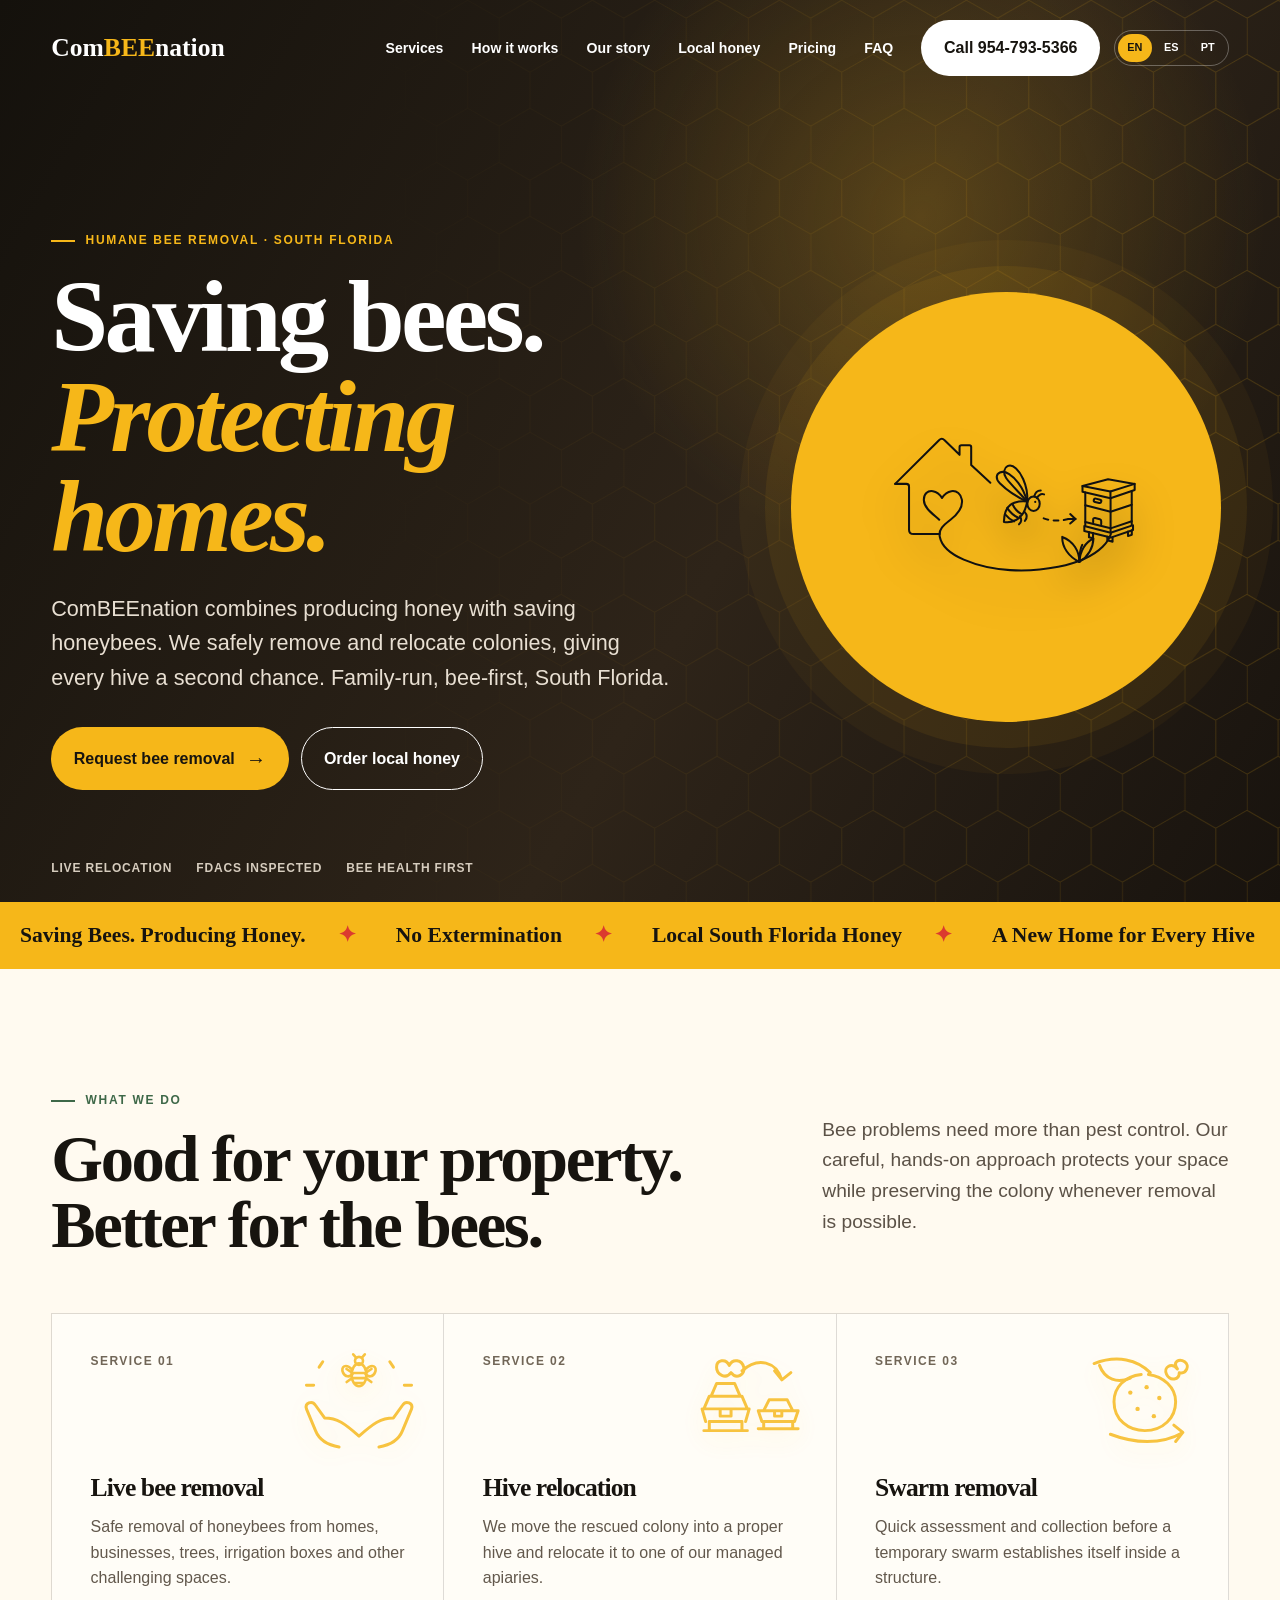
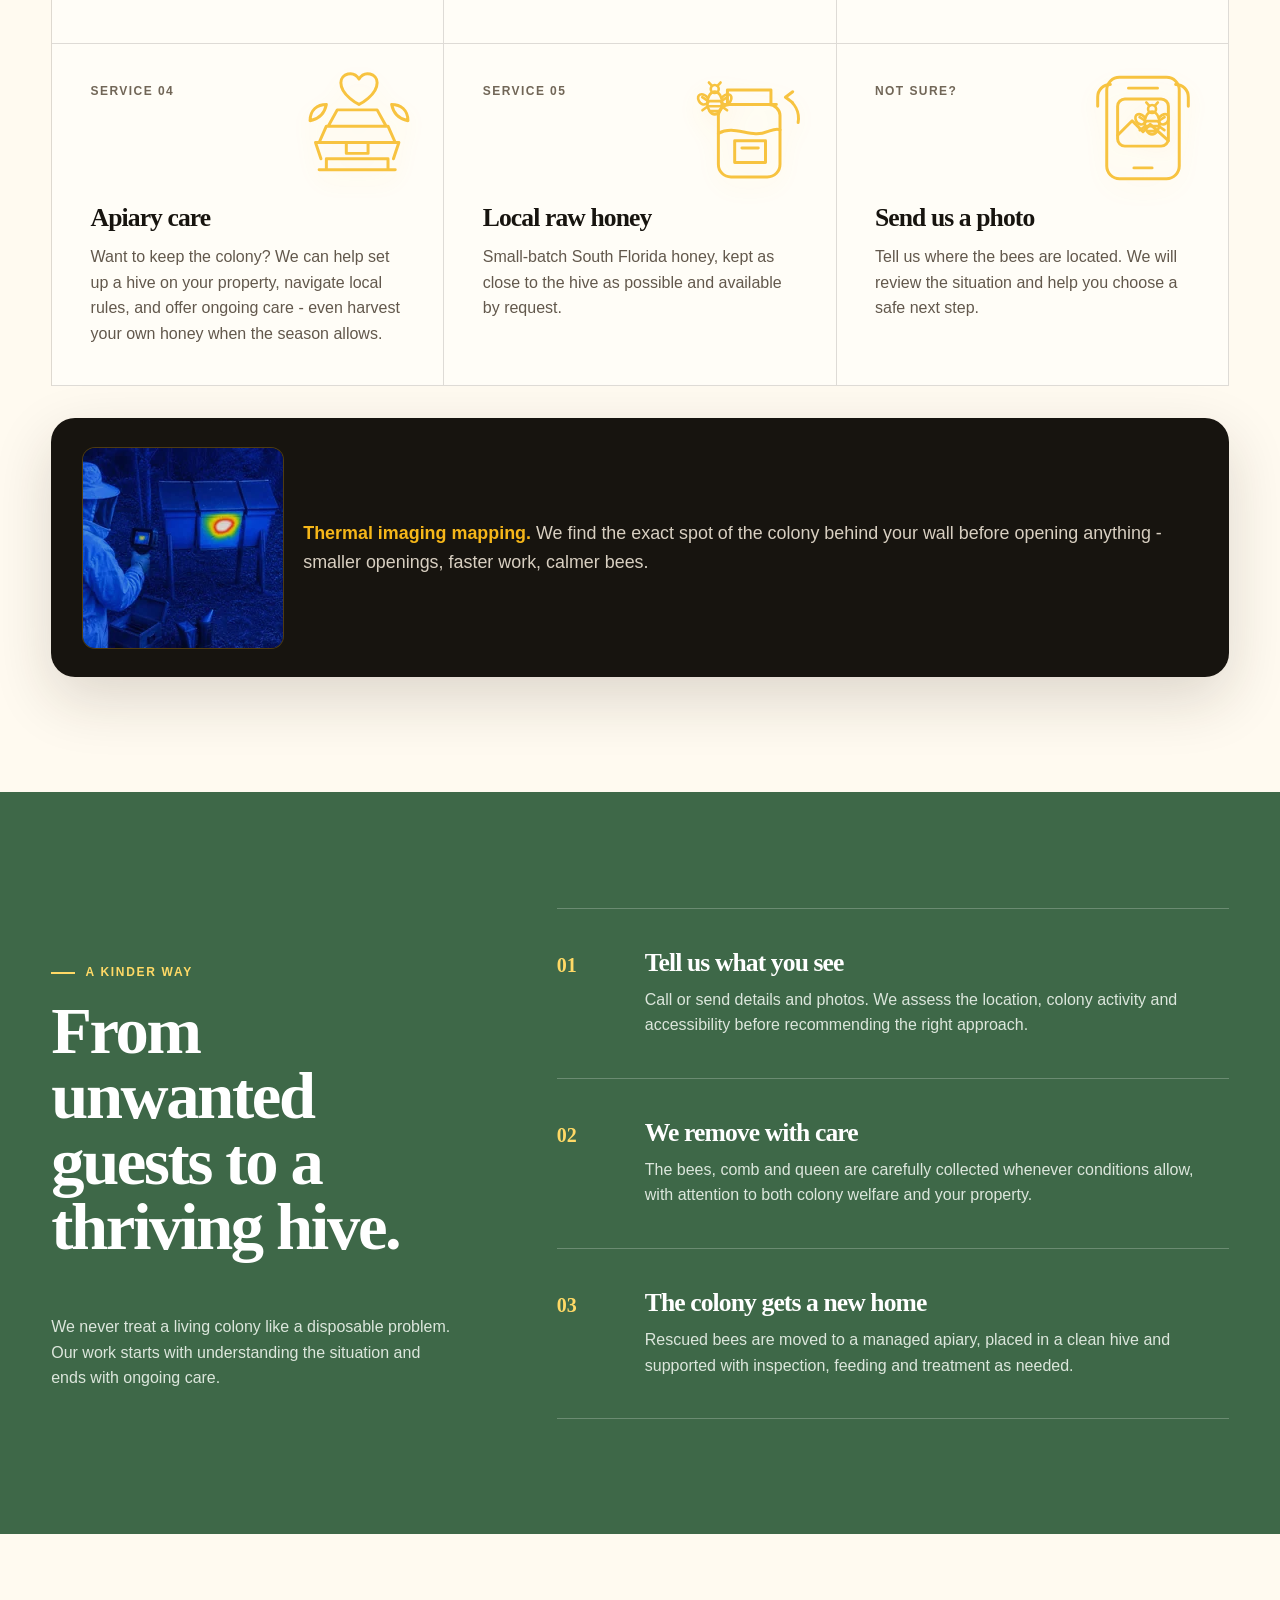
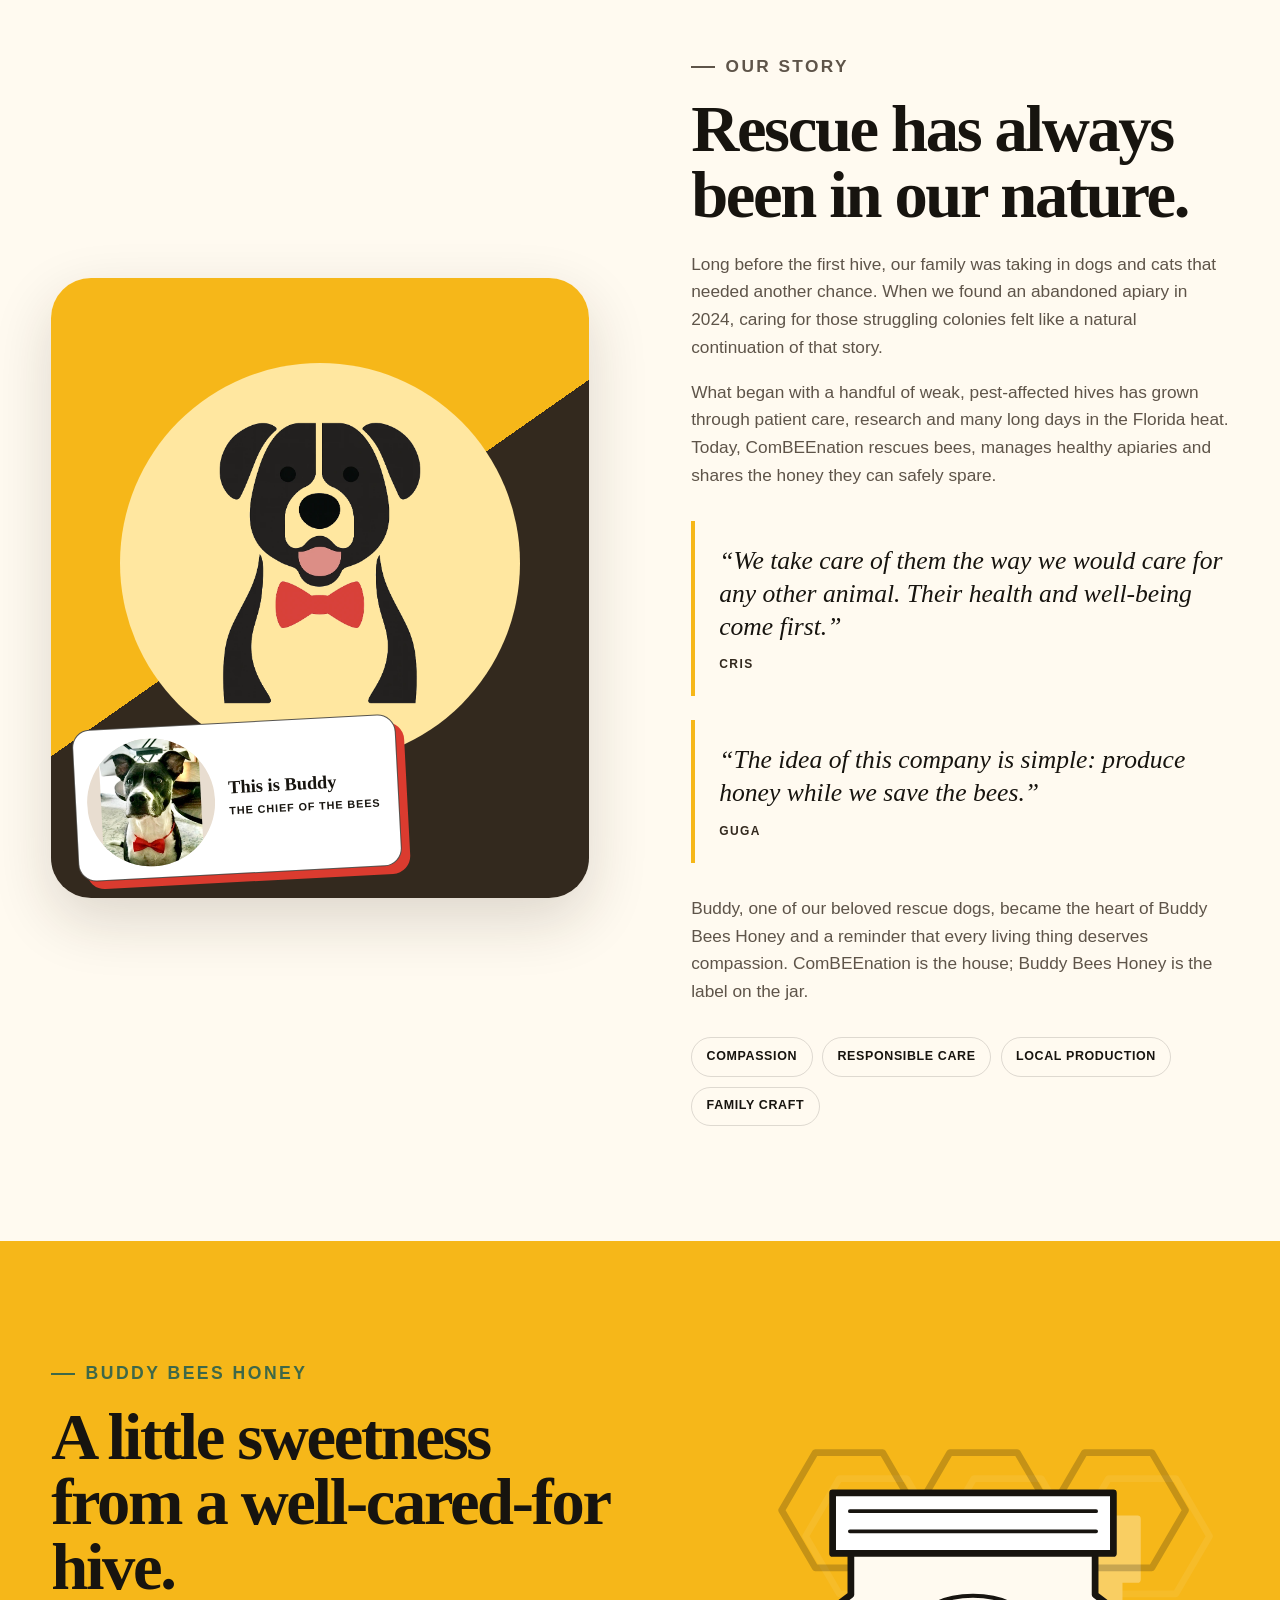
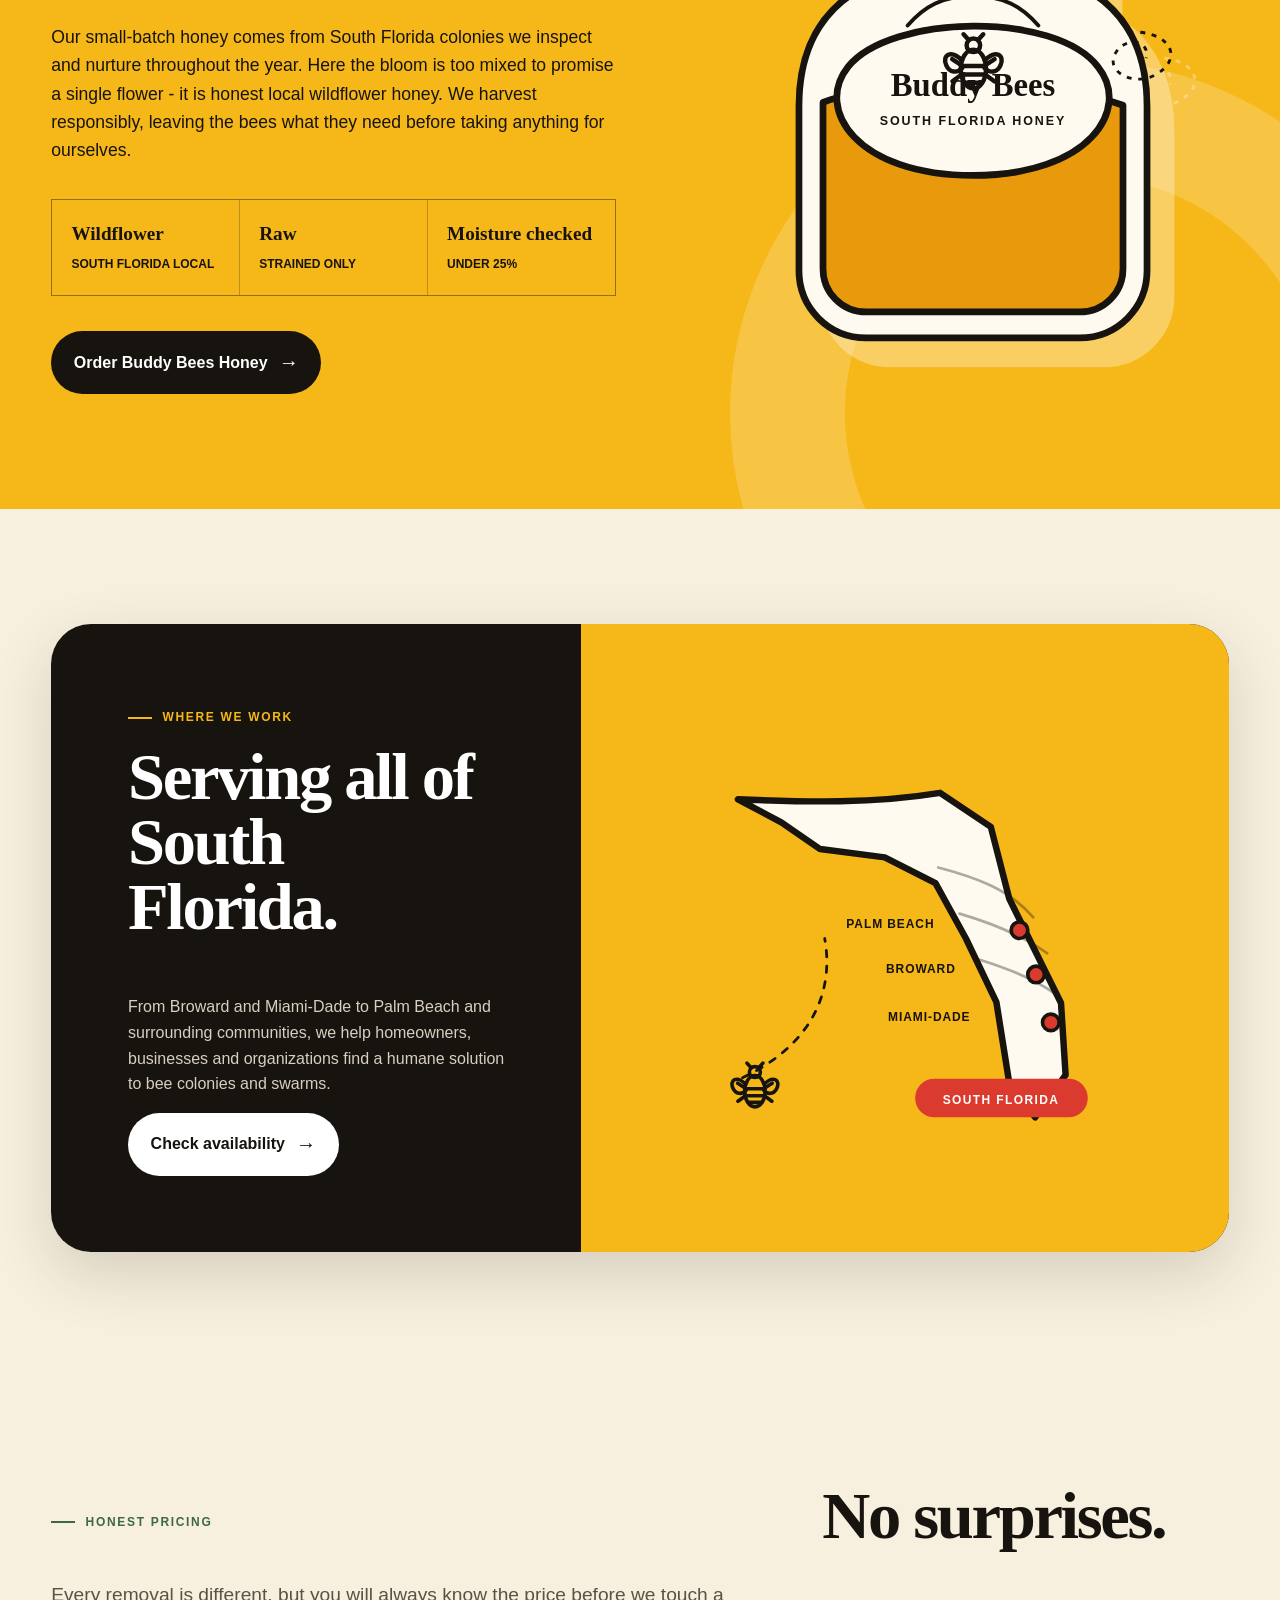
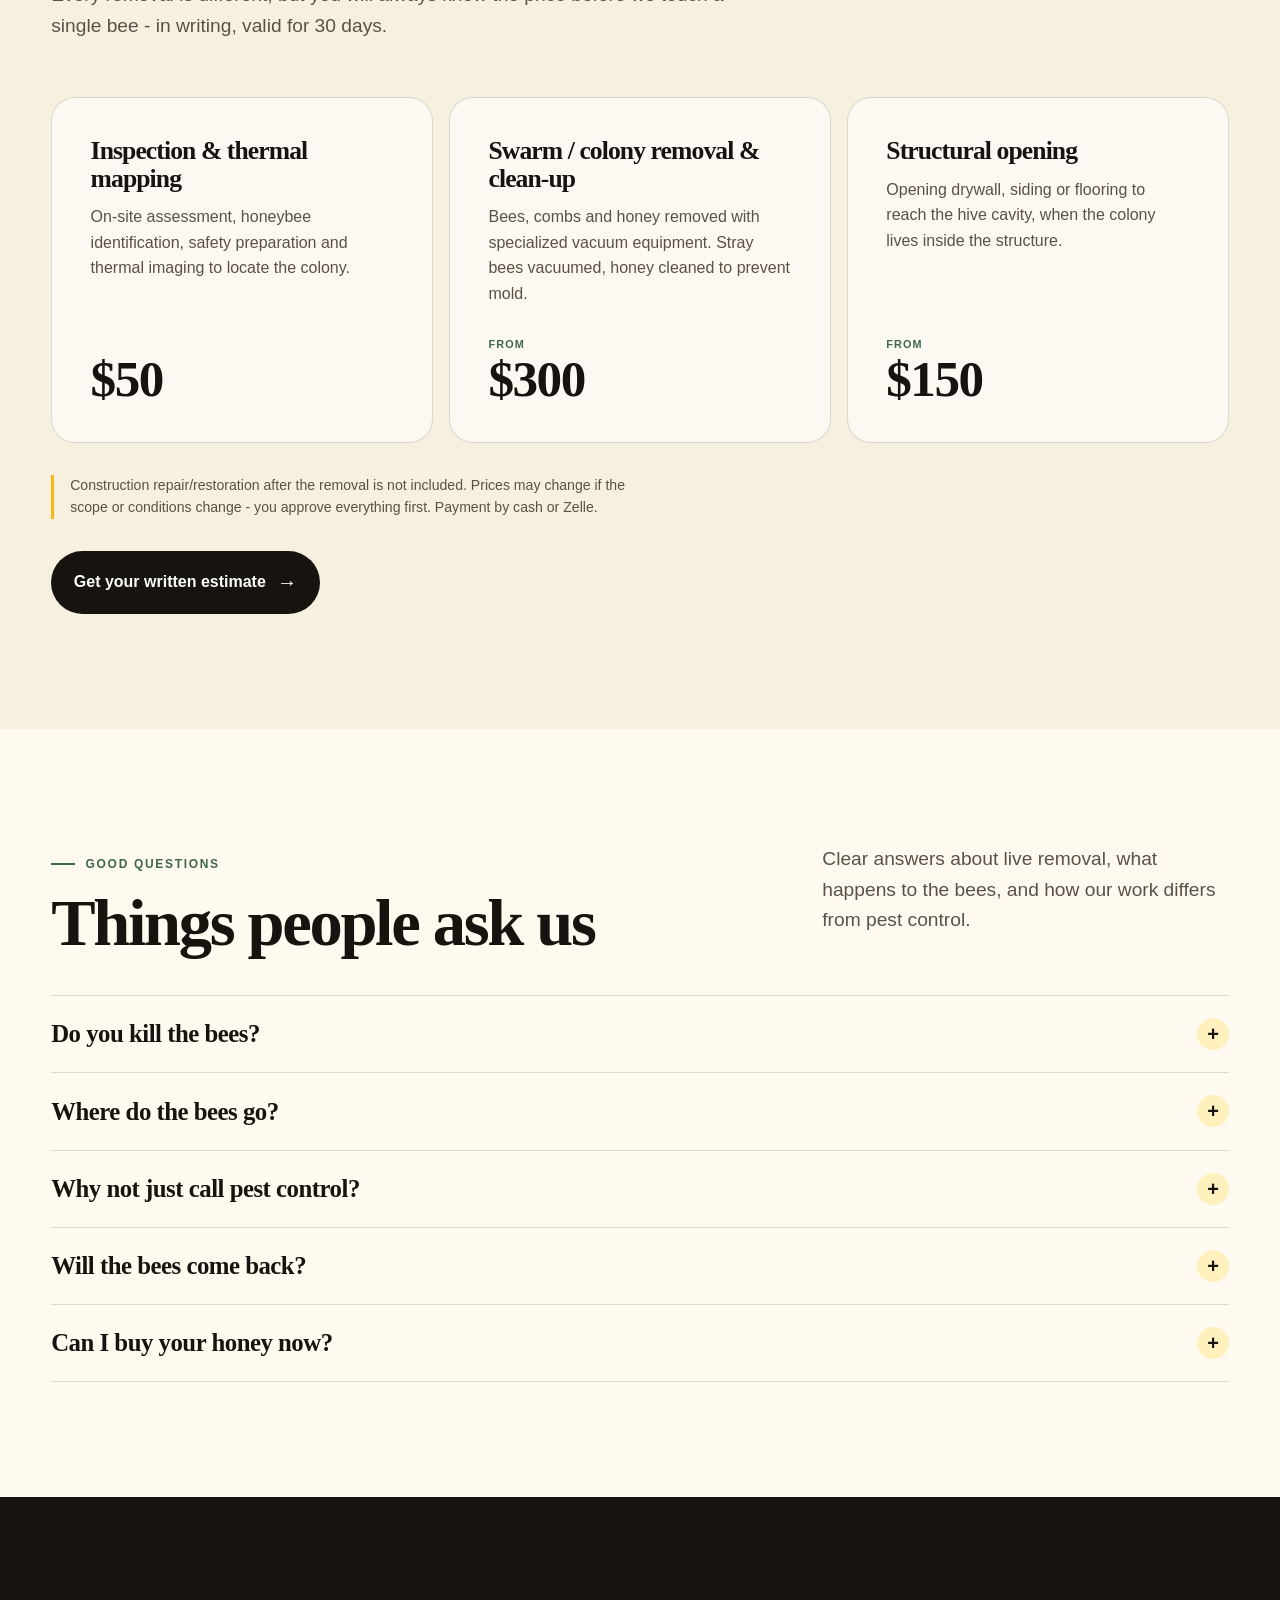
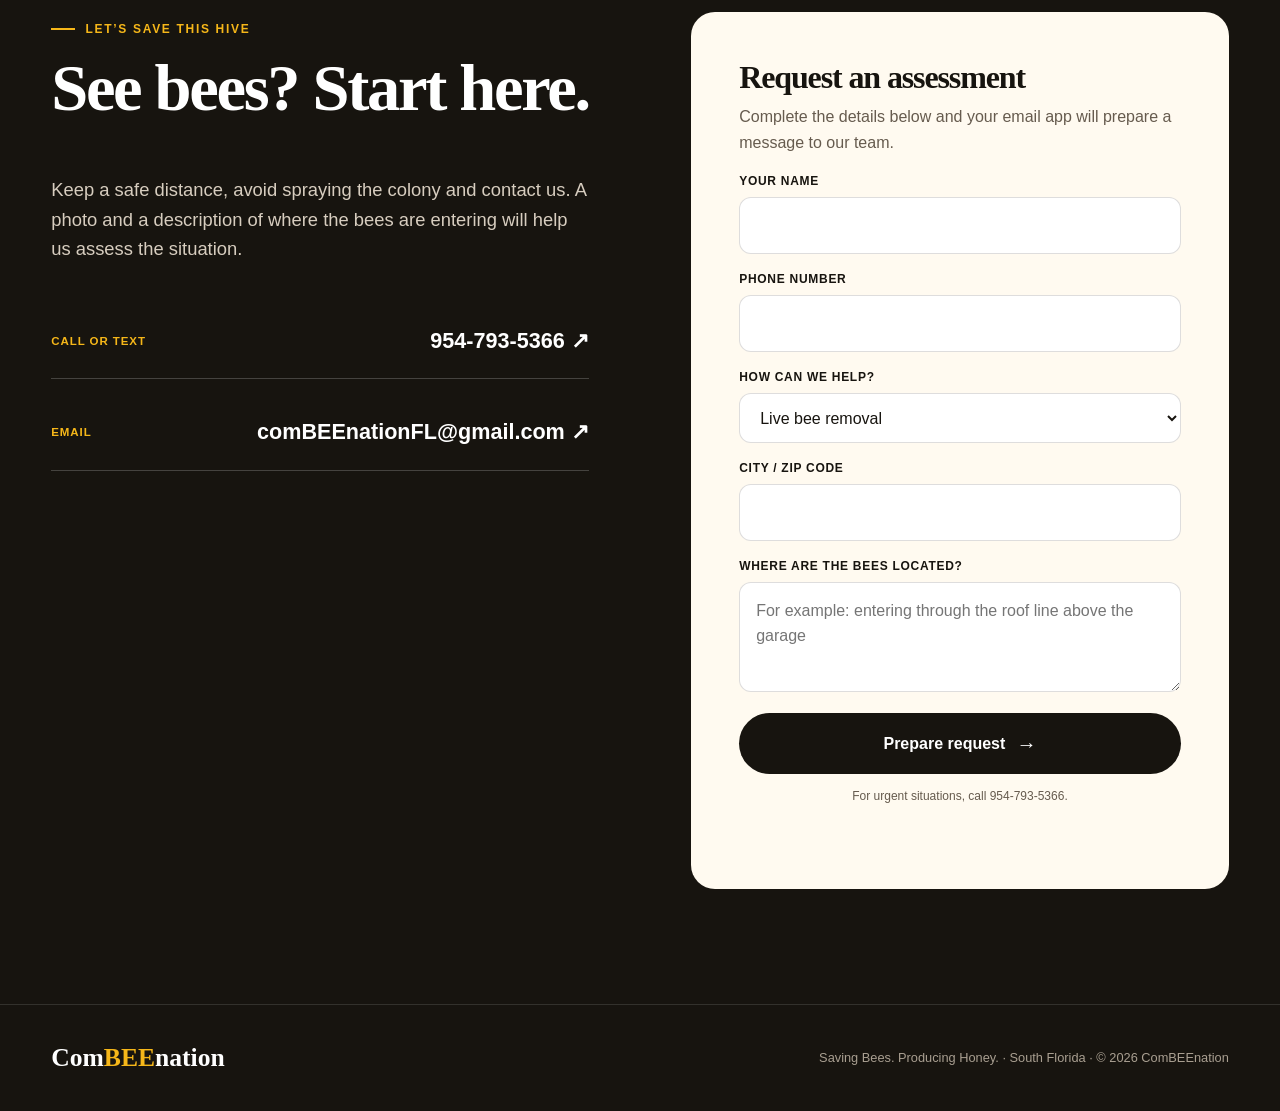
==== commit 098a2ee6: "Update Buddy's presentation in index.html and styles.css for improved clarity and visual appeal. Cha" ====
--- a/index.html
+++ b/index.html
@@ -182,16 +182,19 @@
 
         <section class="story" id="story">
             <div class="container story__grid">
-                <div class="story__art reveal" aria-label="The House of Buddy Bees">
+                <div class="story__art reveal" aria-label="Buddy">
                     <div class="buddy-clip">
                         <img class="buddy" src="assets/images/buddy.webp"
                             alt="Buddy, the rescue dog who inspired Buddy Bees Honey">
                     </div>
                     <div class="buddy-badge">
-                        <strong>Meet Buddy</strong>
-                        <span>Chief Bee Buddy</span>
-                    </div>
-                    <div class="story__stamp">Buddy Bees Honey</div>
+                        <img class="buddy-badge__photo" src="assets/images/buddy.png"
+                            alt="Buddy, the rescue dog">
+                        <div class="buddy-badge__copy">
+                            <strong>This is Buddy</strong>
+                            <span>The chief of the bees</span>
+                        </div>
+                    </div>
                 </div>
                 <div class="story__copy reveal">
                     <p class="eyebrow">Our story</p>
--- a/assets/css/styles.css
+++ b/assets/css/styles.css
@@ -406,8 +406,11 @@
             z-index: 2;
             left: 1.5rem;
             bottom: 1.5rem;
-            max-width: 180px;
-            padding: 1rem 1.2rem;
+            display: flex;
+            align-items: center;
+            gap: .85rem;
+            max-width: 340px;
+            padding: .7rem 1.1rem .7rem .7rem;
             border: 1px solid rgba(23, 20, 15, .72);
             border-radius: 18px;
             background: var(--color-white);
@@ -416,14 +419,31 @@
             transform: rotate(-3deg);
         }
 
+        .buddy-badge__photo {
+            flex-shrink: 0;
+            width: 128px;
+            height: 128px;
+            border-radius: 50%;
+            object-fit: contain;
+            object-position: center center;
+            background: #e8ddd0;
+        }
+
+        .buddy-badge__copy {
+            min-width: 0;
+        }
+
         .buddy-badge strong {
             display: block;
             font-family: var(--font-display);
-            font-size: 1.2rem;
+            font-size: 1.15rem;
+            line-height: 1.15;
         }
 
         .buddy-badge span {
-            font-size: .72rem;
+            display: block;
+            margin-top: .2rem;
+            font-size: .68rem;
             font-weight: 800;
             letter-spacing: .08em;
             text-transform: uppercase;
@@ -726,18 +746,6 @@
             box-shadow: var(--shadow-card);
         }
 
-        .story__art::before {
-            content: "THE HOUSE OF";
-            position: absolute;
-            z-index: 2;
-            top: 2rem;
-            left: 2rem;
-            color: var(--color-ink);
-            font-size: .72rem;
-            font-weight: 900;
-            letter-spacing: .18em;
-        }
-
         .story__art::after {
             content: "";
             position: absolute;
@@ -774,27 +782,6 @@
             transform: none;
             object-fit: contain;
             filter: none;
-        }
-
-        .story__stamp {
-            position: absolute;
-            z-index: 2;
-            right: 1.5rem;
-            bottom: 1.5rem;
-            display: grid;
-            width: 138px;
-            aspect-ratio: 1;
-            place-items: center;
-            padding: 1rem;
-            border-radius: 50%;
-            background: var(--color-red);
-            color: var(--color-white);
-            font-family: var(--font-display);
-            font-size: 1.15rem;
-            font-weight: 700;
-            line-height: 1.05;
-            text-align: center;
-            transform: rotate(-8deg);
         }
 
         .story__copy h2 {
@@ -1552,8 +1539,18 @@
             .buddy-badge {
                 left: 1rem;
                 bottom: 1rem;
-                max-width: 150px;
-                padding: .85rem 1rem;
+                max-width: 300px;
+                gap: .7rem;
+                padding: .55rem .9rem .55rem .55rem;
+            }
+
+            .buddy-badge__photo {
+                width: 104px;
+                height: 104px;
+            }
+
+            .buddy-badge strong {
+                font-size: 1rem;
             }
 
             .service-grid {
@@ -1589,11 +1586,6 @@
 
             .story__art {
                 min-height: 420px;
-            }
-
-            .story__stamp {
-                width: 108px;
-                font-size: .9rem;
             }
 
             .contact-link {
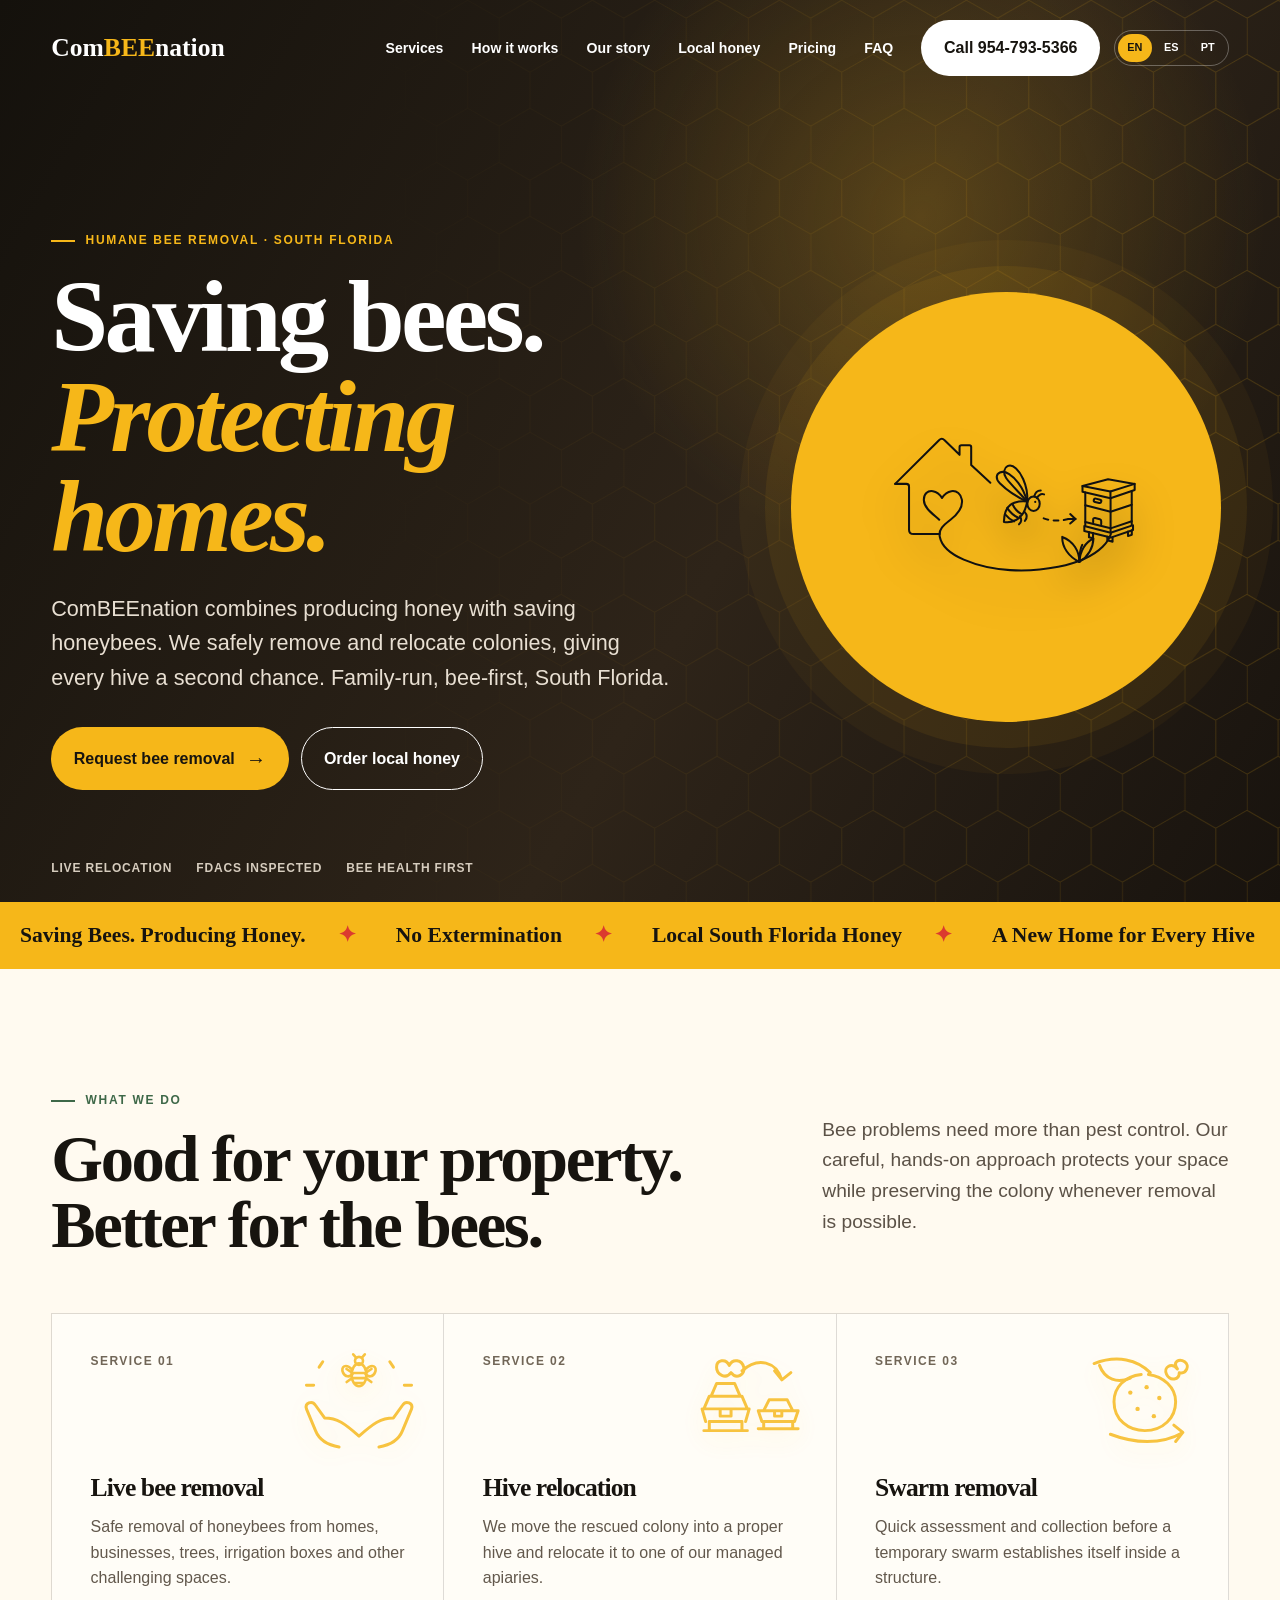
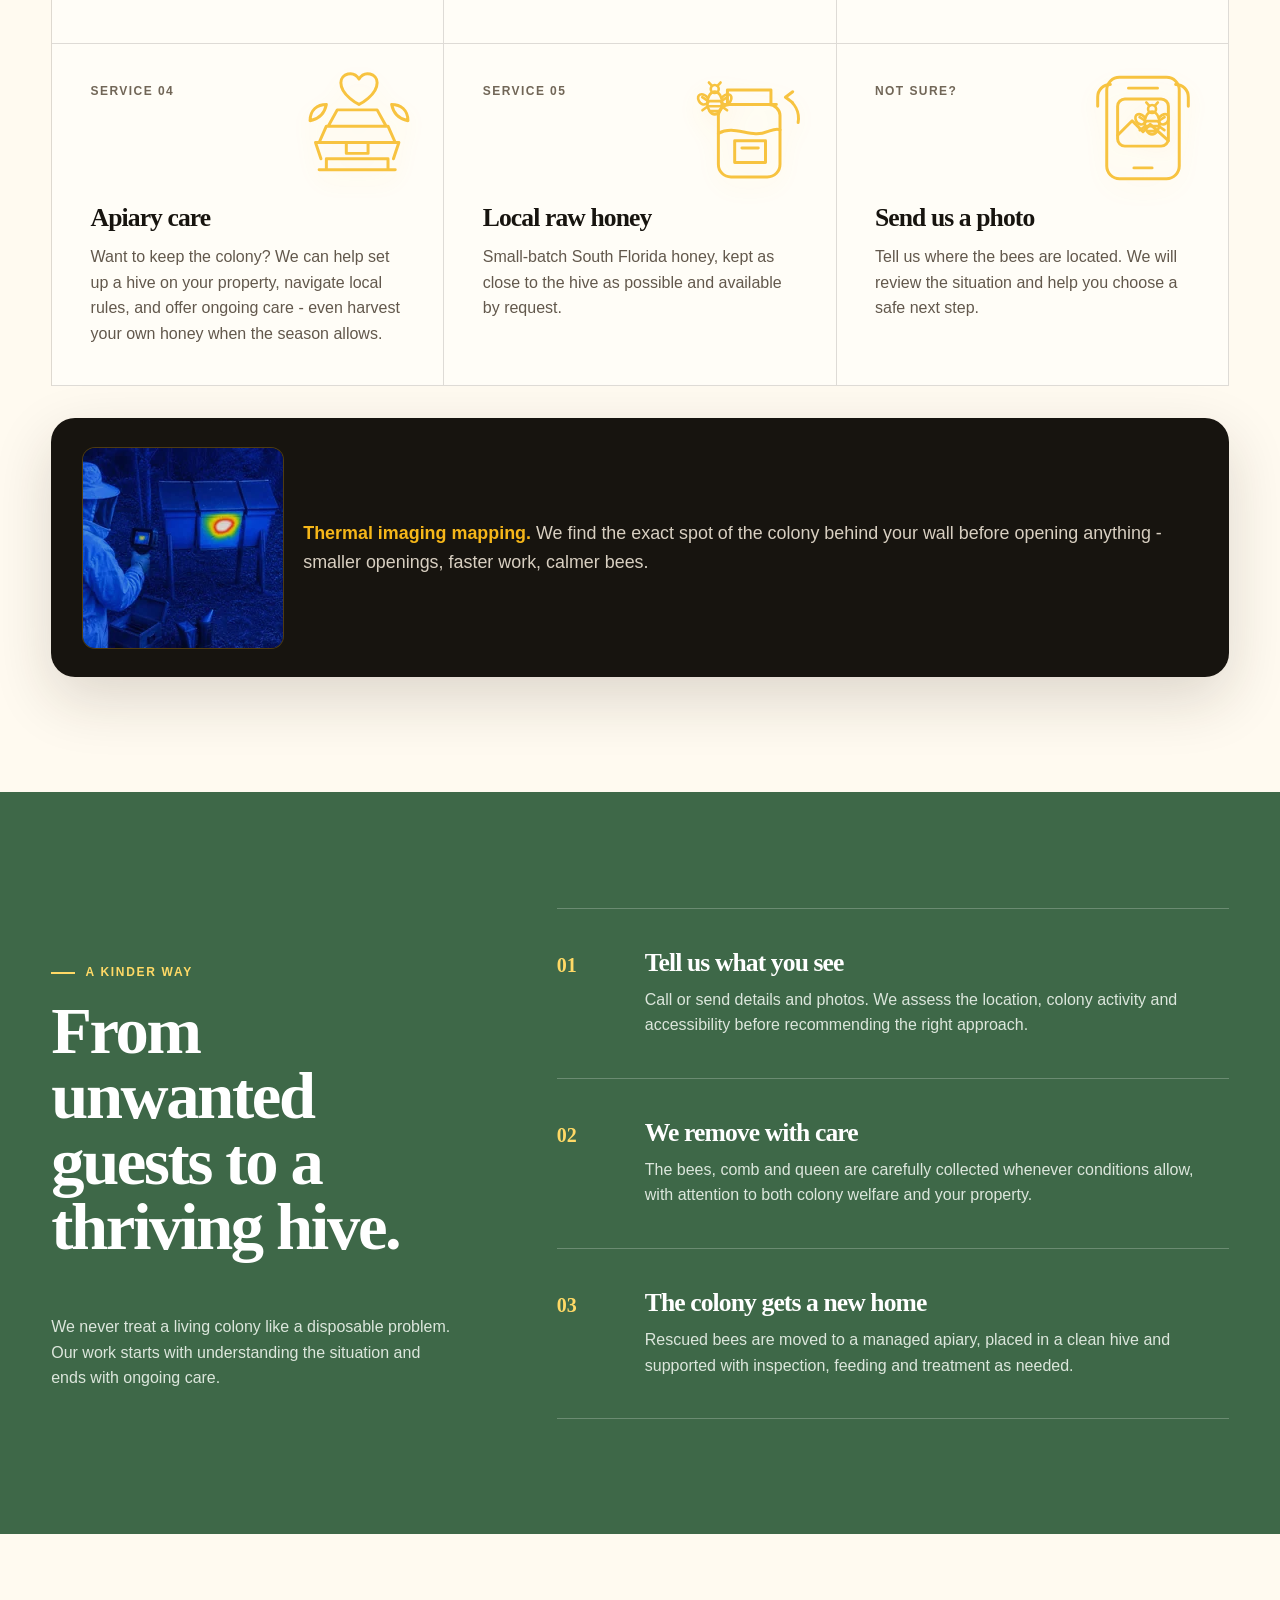
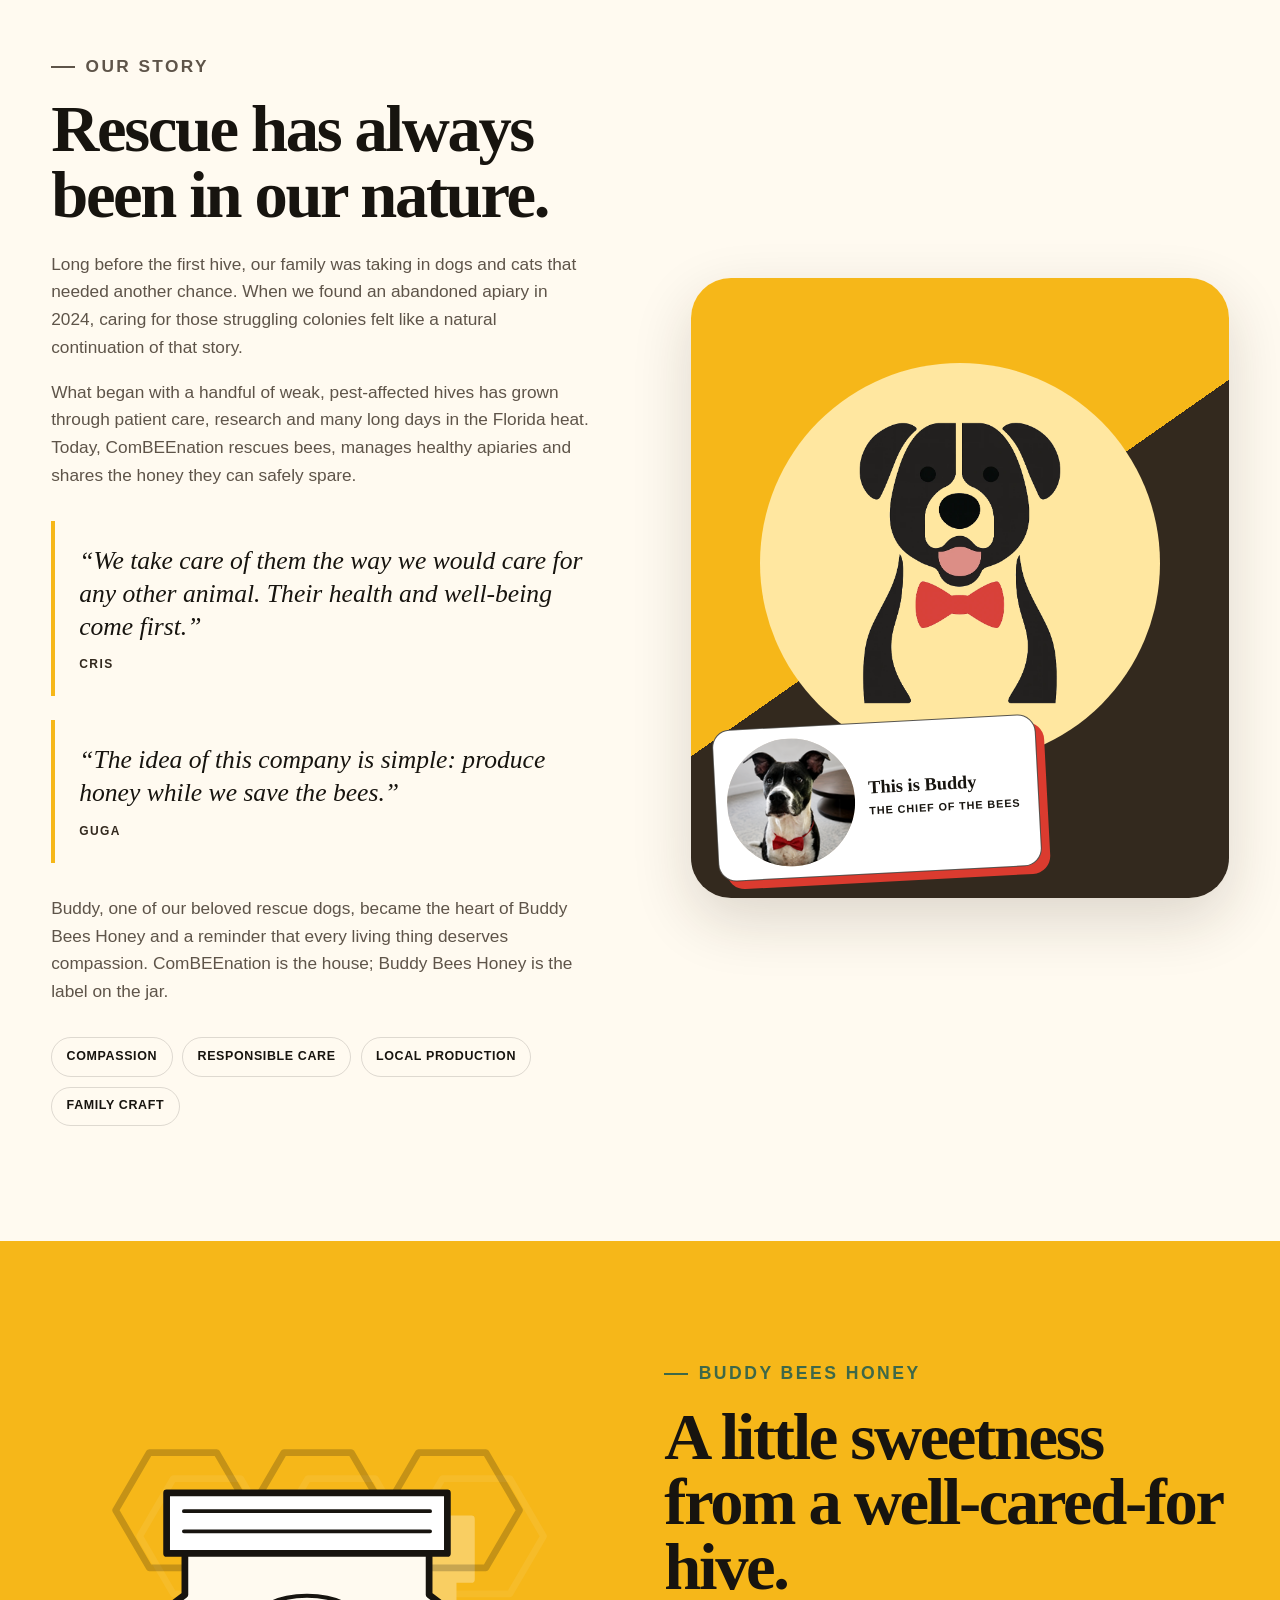
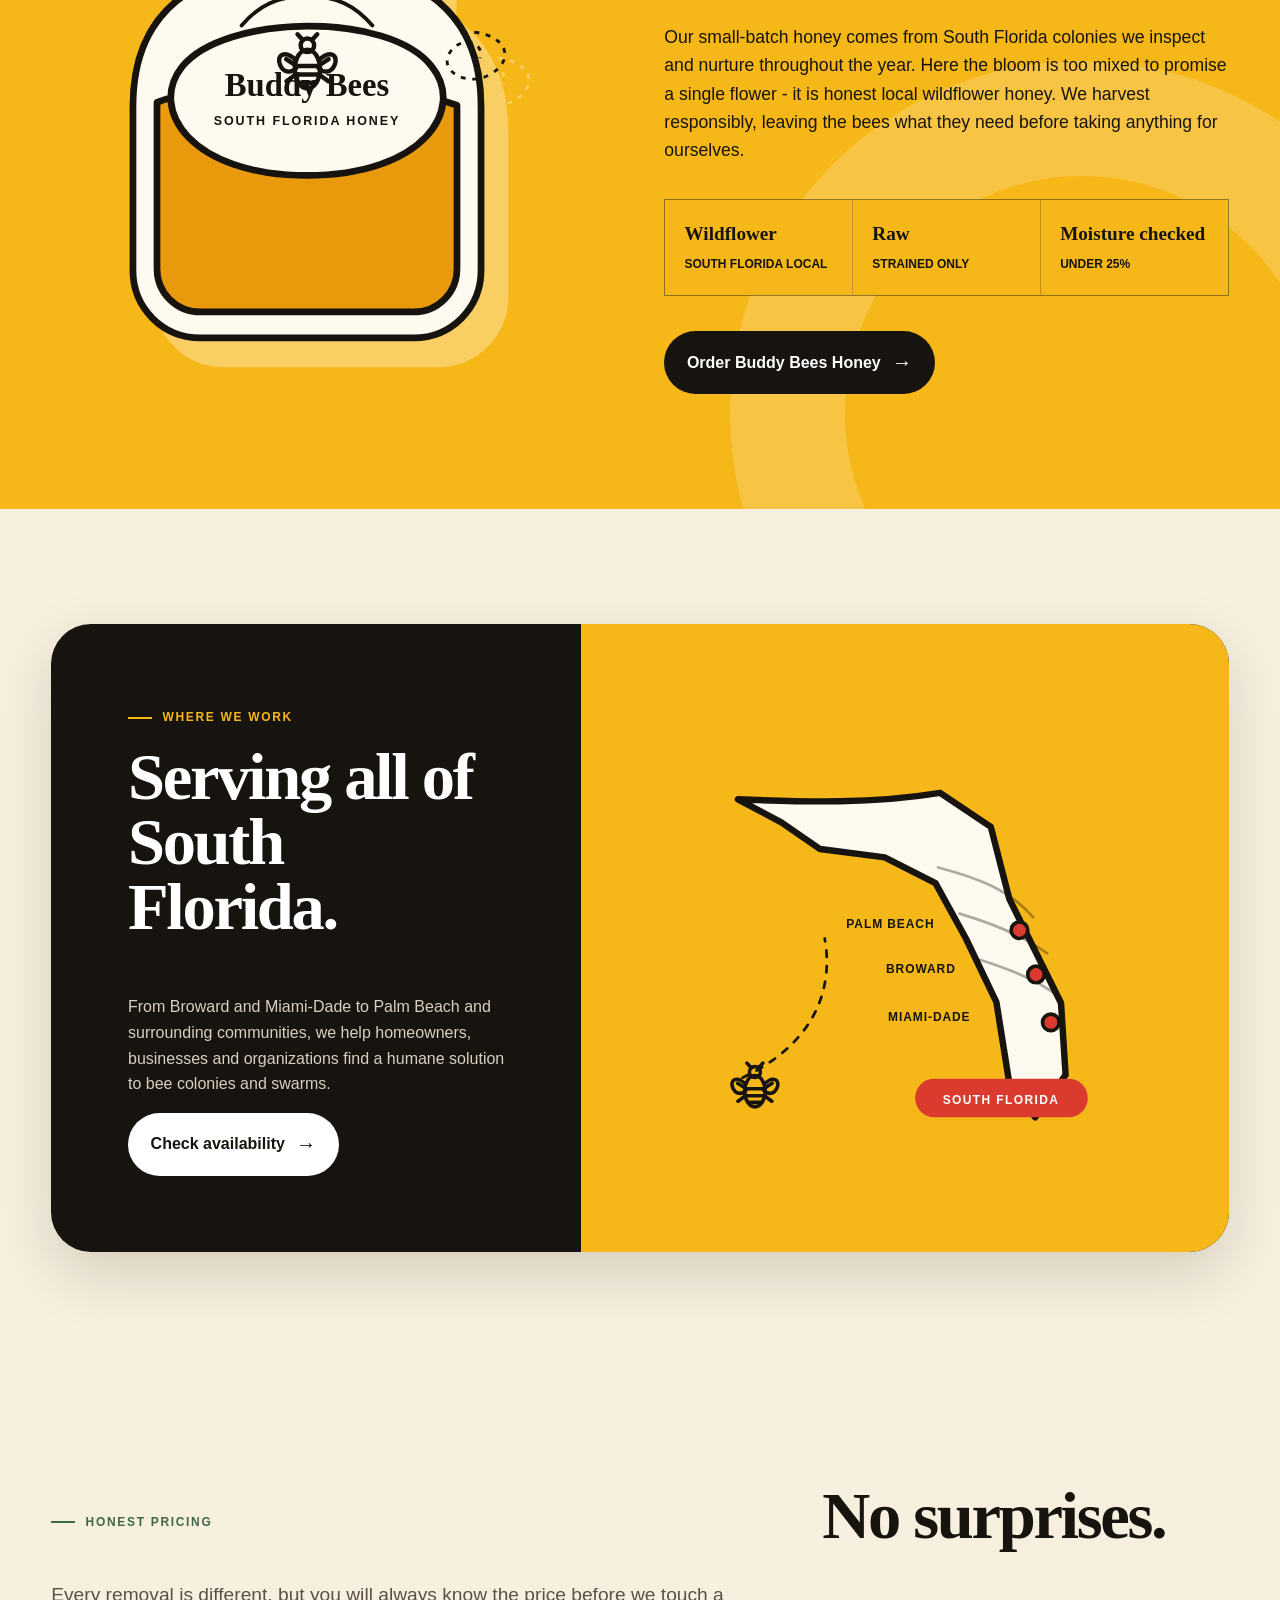
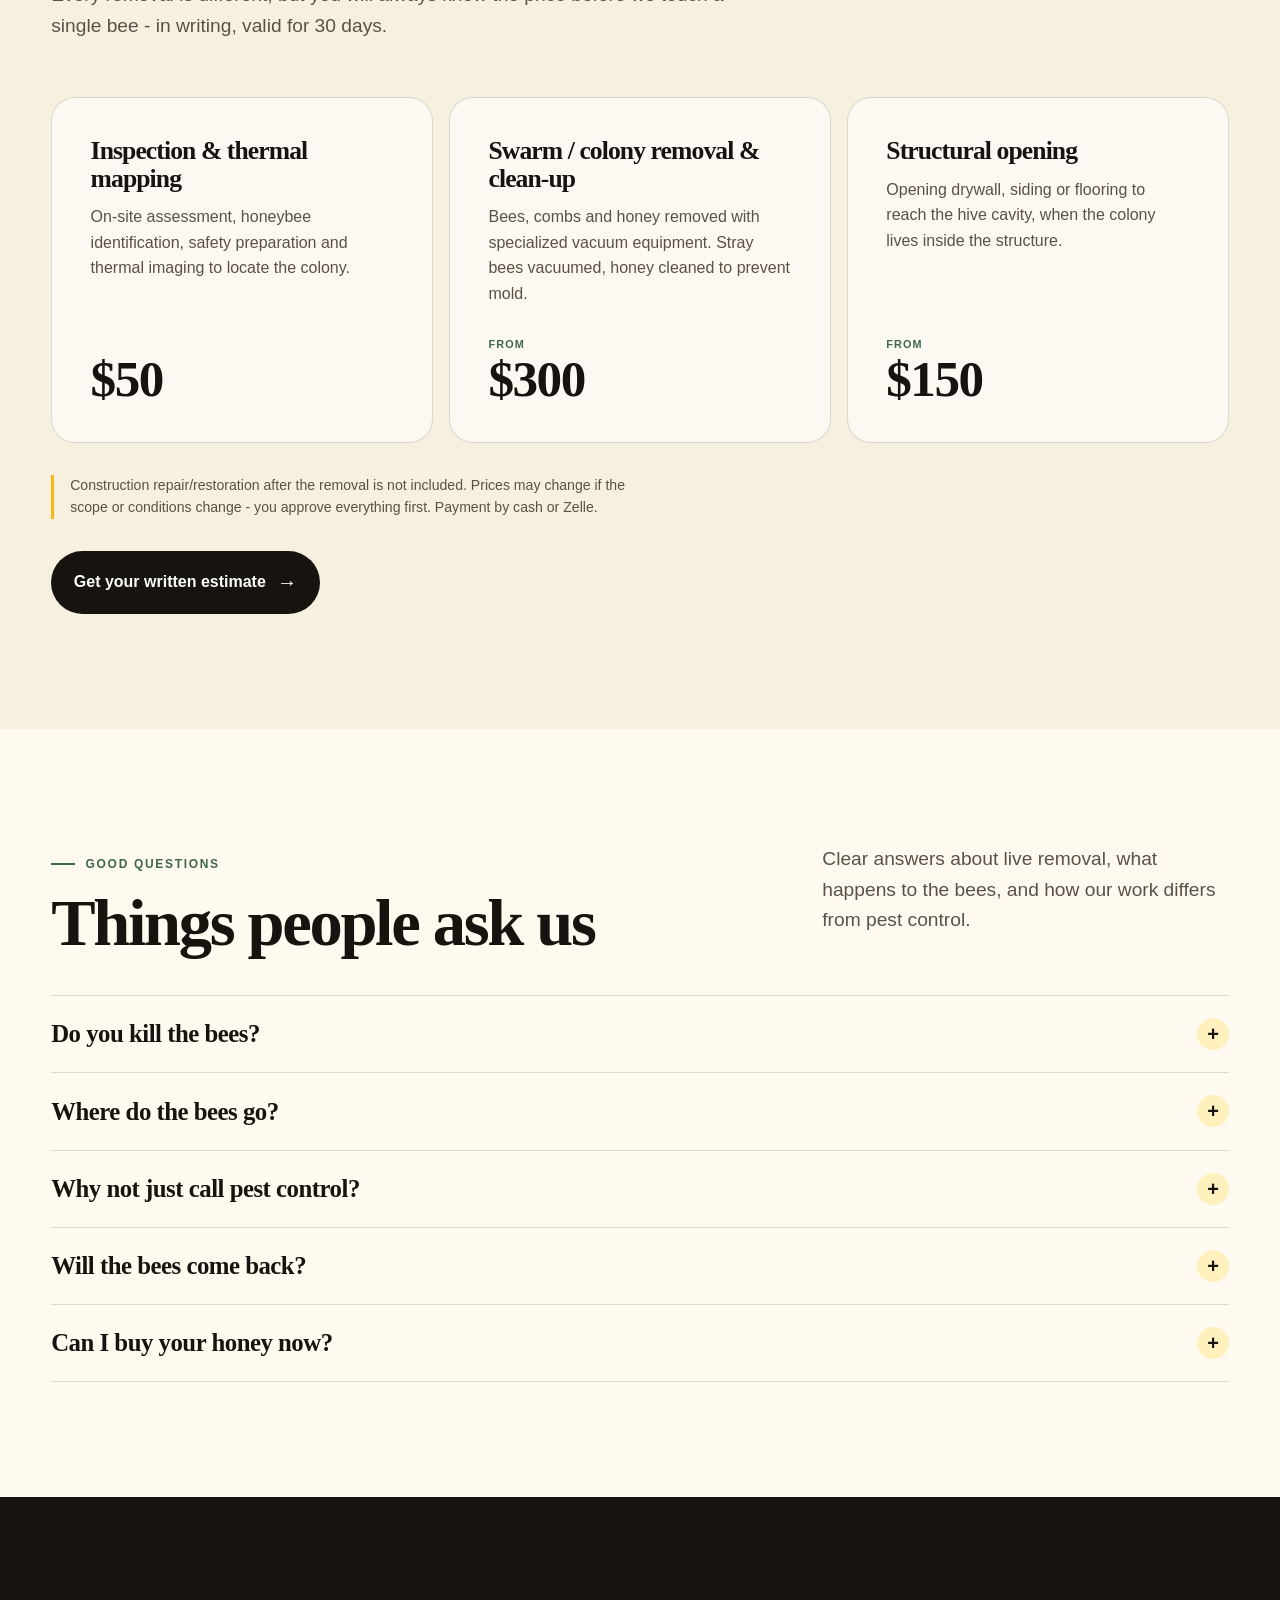
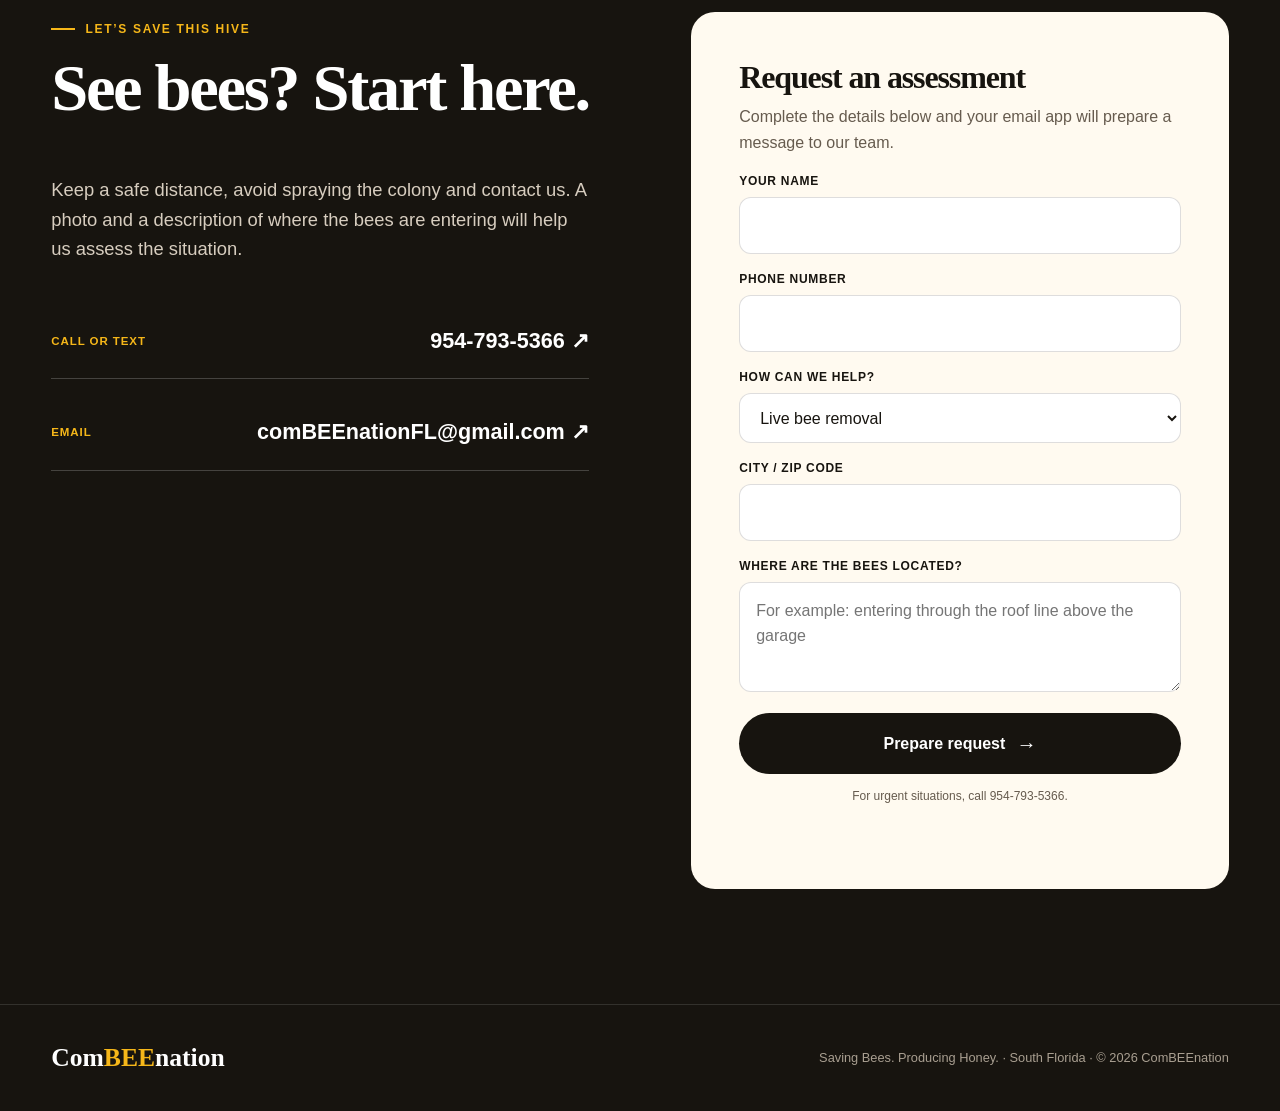
==== commit 1613beab: "Refactor Buddy's presentation in index.html and styles.css for improved layout and visual appeal. Re" ====
--- a/index.html
+++ b/index.html
@@ -182,20 +182,6 @@
 
         <section class="story" id="story">
             <div class="container story__grid">
-                <div class="story__art reveal" aria-label="Buddy">
-                    <div class="buddy-clip">
-                        <img class="buddy" src="assets/images/buddy.webp"
-                            alt="Buddy, the rescue dog who inspired Buddy Bees Honey">
-                    </div>
-                    <div class="buddy-badge">
-                        <img class="buddy-badge__photo" src="assets/images/buddy.png"
-                            alt="Buddy, the rescue dog">
-                        <div class="buddy-badge__copy">
-                            <strong>This is Buddy</strong>
-                            <span>The chief of the bees</span>
-                        </div>
-                    </div>
-                </div>
                 <div class="story__copy reveal">
                     <p class="eyebrow">Our story</p>
                     <h2>Rescue has always been in our nature.</h2>
@@ -224,11 +210,27 @@
                         <span class="value">Family craft</span>
                     </div>
                 </div>
+                <div class="story__art reveal" aria-label="Buddy">
+                    <div class="buddy-clip">
+                        <img class="buddy" src="assets/images/buddy.webp"
+                            alt="Buddy, the rescue dog who inspired Buddy Bees Honey">
+                    </div>
+                    <div class="buddy-badge">
+                        <img class="buddy-badge__photo" src="assets/images/buddy.png"
+                            alt="Buddy, the rescue dog">
+                        <div class="buddy-badge__copy">
+                            <strong>This is Buddy</strong>
+                            <span>The chief of the bees</span>
+                        </div>
+                    </div>
+                </div>
             </div>
         </section>
 
         <section class="honey-section" id="honey">
             <div class="container honey__grid">
+                <img class="honey-illustration reveal" src="assets/images/svg/honey-illustration.svg"
+                    alt="A hand-drawn jar of golden South Florida honey with bees and honeycomb.">
                 <div class="honey__copy reveal">
                     <p class="eyebrow">Buddy Bees Honey</p>
                     <h2>A little sweetness from a well-cared-for hive.</h2>
@@ -245,8 +247,6 @@
                         href="mailto:comBEEnationFL@gmail.com?subject=Buddy%20Bees%20Honey%20Order&body=Hi%20ComBEEnation%2C%0A%0AI%20would%20like%20to%20order%20local%20honey.%0A%0AName%3A%0AQuantity%3A%0ACity%3A">Order
                         Buddy Bees Honey <span class="button__arrow" aria-hidden="true">→</span></a>
                 </div>
-                <img class="honey-illustration reveal" src="assets/images/svg/honey-illustration.svg"
-                    alt="A hand-drawn jar of golden South Florida honey with bees and honeycomb.">
             </div>
         </section>
 
--- a/assets/css/styles.css
+++ b/assets/css/styles.css
@@ -863,7 +863,7 @@
             position: relative;
             z-index: 1;
             display: grid;
-            grid-template-columns: 1.05fr .95fr;
+            grid-template-columns: .95fr 1.05fr;
             align-items: center;
             gap: clamp(3rem, 8vw, 8rem);
         }
@@ -1486,10 +1486,10 @@
 
             .story__art {
                 min-height: 500px;
+            }
+
+            .honey-illustration {
                 order: 2;
-            }
-
-            .honey-illustration {
                 margin-top: 3rem;
             }
 
